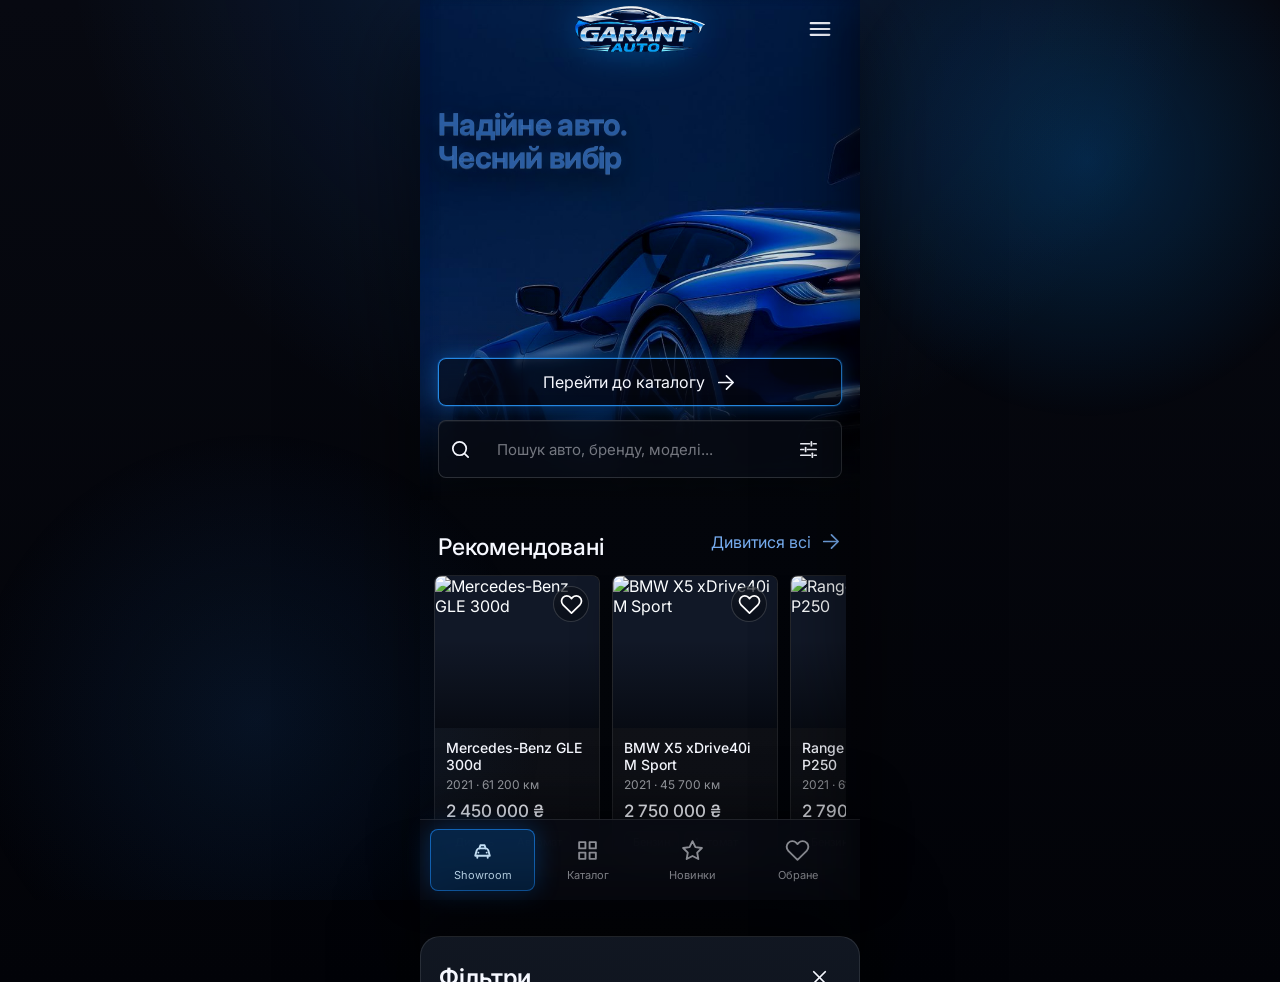
==== index.html @ 07d1deeb "Move app files to root" ====
<!doctype html>
<html lang="uk">
  <head>
    <meta charset="UTF-8" />
    <meta name="viewport" content="width=device-width, initial-scale=1, viewport-fit=cover" />
    <meta name="theme-color" content="#05070c" />
    <title>Garant Auto Mini App</title>
    <link rel="preconnect" href="https://fonts.googleapis.com" />
    <link rel="preconnect" href="https://fonts.gstatic.com" crossorigin />
    <link
      href="https://fonts.googleapis.com/css2?family=Inter:wght@400;500;600;700;800&display=swap"
      rel="stylesheet"
    />
    <link rel="stylesheet" href="./styles.css" />
    <script src="https://telegram.org/js/telegram-web-app.js"></script>
  </head>
  <body>
    <div id="app" class="app-shell"></div>
    <script src="./app.js"></script>
  </body>
</html>
---- styles.css ----
:root {
  color-scheme: dark;
  --bg: #05070c;
  --panel: rgba(12, 16, 24, 0.88);
  --panel-solid: #0b0f17;
  --card: rgba(18, 22, 31, 0.82);
  --card-soft: rgba(255, 255, 255, 0.05);
  --line: rgba(255, 255, 255, 0.12);
  --line-strong: rgba(255, 255, 255, 0.2);
  --text: #f6f8ff;
  --muted: rgba(246, 248, 255, 0.62);
  --faint: rgba(246, 248, 255, 0.38);
  --blue: #0987ff;
  --blue-2: #4db5ff;
  --green: #2ee59d;
  --danger: #ff5b69;
  --radius: 8px;
  --shadow: 0 22px 70px rgba(0, 0, 0, 0.55);
  --safe-bottom: env(safe-area-inset-bottom, 0px);
}

* {
  box-sizing: border-box;
}

html {
  min-height: 100%;
  background: #020308;
}

body {
  min-height: 100dvh;
  margin: 0;
  background:
    radial-gradient(circle at 50% -10%, rgba(31, 129, 255, 0.22), transparent 36rem),
    linear-gradient(180deg, #070911 0%, #020308 100%);
  color: var(--text);
  font-family: Inter, system-ui, -apple-system, BlinkMacSystemFont, "Segoe UI", sans-serif;
  -webkit-font-smoothing: antialiased;
}

button,
input,
select,
textarea {
  font: inherit;
}

button {
  border: 0;
}

img {
  display: block;
  max-width: 100%;
}

.app-shell,
.admin-shell {
  width: min(100%, 440px);
  min-height: 100dvh;
  margin: 0 auto;
  background:
    linear-gradient(180deg, rgba(3, 5, 11, 0.48) 0%, rgba(3, 5, 11, 0.98) 42%),
    #05070c;
  position: relative;
  overflow: hidden;
  box-shadow: 0 30px 100px rgba(0, 0, 0, 0.6);
}

.app-shell::before,
.admin-shell::before {
  content: "";
  position: fixed;
  inset: 0;
  pointer-events: none;
  background:
    radial-gradient(circle at 85% 18%, rgba(0, 140, 255, 0.22), transparent 16rem),
    radial-gradient(circle at 20% 80%, rgba(24, 82, 154, 0.18), transparent 18rem);
}

.screen {
  min-height: 100dvh;
  padding: 20px 18px calc(96px + var(--safe-bottom));
  position: relative;
  z-index: 1;
  animation: screenIn 360ms ease both;
}

@keyframes screenIn {
  from {
    opacity: 0;
    transform: translateY(12px);
  }
  to {
    opacity: 1;
    transform: translateY(0);
  }
}

.topbar {
  height: 58px;
  display: grid;
  grid-template-columns: 48px 1fr 48px;
  align-items: center;
  gap: 8px;
  position: relative;
  z-index: 5;
}

.logo-mark {
  justify-self: center;
  width: 168px;
  height: 54px;
  display: grid;
  place-items: center;
  position: relative;
  overflow: visible;
}

.logo-image {
  width: 168px;
  height: 54px;
  object-fit: contain;
  filter: drop-shadow(0 0 18px rgba(0, 140, 255, 0.42));
}

.icon-button {
  width: 44px;
  height: 44px;
  border-radius: 50%;
  color: var(--text);
  background: rgba(255, 255, 255, 0.04);
  border: 1px solid rgba(255, 255, 255, 0.1);
  display: inline-grid;
  place-items: center;
  cursor: pointer;
  transition: transform 180ms ease, border-color 180ms ease, background 180ms ease, box-shadow 180ms ease;
}

.icon-button:hover,
.icon-button:focus-visible {
  border-color: rgba(55, 164, 255, 0.55);
  box-shadow: 0 0 0 4px rgba(10, 137, 255, 0.12);
}

.icon-button:active {
  transform: scale(0.94);
}

.icon-button.is-flat {
  background: transparent;
  border-color: transparent;
}

.icon {
  width: 23px;
  height: 23px;
  fill: none;
  stroke: currentColor;
  stroke-width: 1.8;
  stroke-linecap: round;
  stroke-linejoin: round;
}

.hamburger {
  justify-self: end;
  background: transparent;
  border-color: transparent;
}

.hamburger .icon {
  width: 28px;
  height: 28px;
}

/* Showroom hero */
.showroom-screen {
  padding-top: 0;
}

.hero {
  min-height: 500px;
  margin: -58px -18px 18px;
  padding: 100px 18px 22px;
  display: flex;
  flex-direction: column;
  justify-content: flex-end;
  position: relative;
  overflow: hidden;
  isolation: isolate;
  background: #05070c;
}

.hero::before {
  content: "";
  position: absolute;
  inset: 0;
  background: url("./assets/hero.jpg") center top / cover no-repeat;
  filter: brightness(0.88) saturate(1.12) contrast(1.04);
  z-index: -2;
}

.hero::after {
  content: "";
  position: absolute;
  inset: 0;
  z-index: -1;
  pointer-events: none;
  background:
    linear-gradient(180deg, rgba(5, 7, 12, 0) 0%, rgba(5, 7, 12, 0.02) 56%, rgba(5, 7, 12, 0.28) 78%, rgba(5, 7, 12, 0.72) 92%, #05070c 100%),
    linear-gradient(90deg, rgba(5, 7, 12, 0.045) 0%, rgba(5, 7, 12, 0) 7%, rgba(5, 7, 12, 0) 93%, rgba(5, 7, 12, 0.045) 100%);
}

.hero-tagline {
  position: absolute;
  z-index: 2;
  top: 108px;
  left: 18px;
  max-width: 258px;
  margin: 0;
  color: #2b5da2;
  font-size: clamp(25px, 6.4vw, 30px);
  line-height: 1.1;
  letter-spacing: -0.024em;
  font-weight: 700;
  -webkit-text-stroke: 0.25px rgba(179, 219, 255, 0.28);
  text-shadow:
    0 1px 0 rgba(176, 220, 255, 0.18),
    0 10px 30px rgba(0, 0, 0, 0.78),
    0 0 16px rgba(43, 93, 162, 0.42);
}

.hero-edge {
  position: absolute;
  z-index: 1;
  pointer-events: none;
}

.hero-edge-top {
  top: 0;
  left: 0;
  right: 0;
  height: 6px;
  -webkit-backdrop-filter: blur(2px);
  backdrop-filter: blur(2px);
  background: linear-gradient(180deg, rgba(5, 7, 12, 0.05), rgba(5, 7, 12, 0));
}

.hero-edge-right {
  top: 0;
  right: -1px;
  bottom: 0;
  width: 34px;
  -webkit-backdrop-filter: blur(2.5px);
  backdrop-filter: blur(2.5px);
  background: linear-gradient(270deg, rgba(5, 7, 12, 0.045) 0%, rgba(5, 7, 12, 0.025) 42%, rgba(5, 7, 12, 0) 100%);
  -webkit-mask-image: linear-gradient(270deg, #000 0%, rgba(0, 0, 0, 0.62) 36%, transparent 100%);
  mask-image: linear-gradient(270deg, #000 0%, rgba(0, 0, 0, 0.62) 36%, transparent 100%);
}

.hero-edge-bottom {
  left: 0;
  right: 0;
  bottom: 0;
  height: 158px;
  -webkit-backdrop-filter: blur(5px);
  backdrop-filter: blur(5px);
  background: linear-gradient(180deg, rgba(5, 7, 12, 0) 0%, rgba(5, 7, 12, 0.22) 38%, rgba(5, 7, 12, 0.72) 74%, #05070c 100%);
  -webkit-mask-image: linear-gradient(180deg, transparent 0%, rgba(0, 0, 0, 0.28) 26%, #000 100%);
  mask-image: linear-gradient(180deg, transparent 0%, rgba(0, 0, 0, 0.28) 26%, #000 100%);
}

.hero-edge-left {
  top: 0;
  left: -1px;
  bottom: 0;
  width: 22px;
  -webkit-backdrop-filter: blur(2px);
  backdrop-filter: blur(2px);
  background: linear-gradient(90deg, rgba(5, 7, 12, 0.035) 0%, rgba(5, 7, 12, 0.016) 44%, rgba(5, 7, 12, 0) 100%);
  -webkit-mask-image: linear-gradient(90deg, #000 0%, rgba(0, 0, 0, 0.55) 36%, transparent 100%);
  mask-image: linear-gradient(90deg, #000 0%, rgba(0, 0, 0, 0.55) 36%, transparent 100%);
}

.hero-content {
  position: relative;
  z-index: 1;
  display: grid;
  gap: 14px;
}

.hero-title {
  max-width: 330px;
  margin: 0 0 12px;
  font-size: clamp(42px, 11vw, 56px);
  line-height: 0.96;
  letter-spacing: 0;
  font-weight: 500;
}

.hero-copy {
  max-width: 240px;
  margin: 0 0 22px;
  color: rgba(246, 248, 255, 0.74);
  font-size: 17px;
  line-height: 1.45;
}

.primary-ghost {
  min-height: 48px;
  padding: 0 18px;
  border-radius: var(--radius);
  display: inline-flex;
  align-items: center;
  justify-content: center;
  gap: 9px;
  color: var(--text);
  background: rgba(7, 12, 22, 0.55);
  border: 1px solid rgba(43, 154, 255, 0.88);
  box-shadow: 0 0 0 1px rgba(43, 154, 255, 0.16), 0 0 22px rgba(23, 142, 255, 0.38);
  cursor: pointer;
  transition: transform 190ms ease, background 190ms ease, box-shadow 190ms ease;
}

.primary-ghost:active {
  transform: translateY(1px) scale(0.98);
}

.search-bar {
  height: 58px;
  display: grid;
  grid-template-columns: 42px 1fr 42px;
  align-items: center;
  gap: 4px;
  padding: 0 10px;
  border-radius: var(--radius);
  border: 1px solid rgba(255, 255, 255, 0.15);
  background: rgba(9, 13, 22, 0.76);
  box-shadow: inset 0 1px 0 rgba(255, 255, 255, 0.05), 0 14px 38px rgba(0, 0, 0, 0.22);
  backdrop-filter: blur(18px);
}

.hero .search-bar {
  margin-top: 0;
}

.search-bar input {
  width: 100%;
  min-width: 0;
  border: 0;
  outline: 0;
  background: transparent;
  color: var(--text);
  font-size: 15px;
}

.search-bar input::placeholder {
  color: rgba(246, 248, 255, 0.46);
}

.search-bar .icon-button {
  width: 38px;
  height: 38px;
  background: transparent;
  border-color: transparent;
}

.section-head {
  display: flex;
  align-items: end;
  justify-content: space-between;
  gap: 14px;
  margin: 22px 0 14px;
}

.section-title,
.page-title {
  margin: 0;
  font-weight: 500;
  letter-spacing: 0;
}

.section-title {
  font-size: 23px;
}

.page-title {
  margin-top: 18px;
  margin-bottom: 16px;
  font-size: 42px;
  line-height: 1.05;
}

.text-link {
  color: rgba(126, 184, 255, 0.94);
  background: transparent;
  display: inline-flex;
  align-items: center;
  gap: 8px;
  padding: 8px 0;
  cursor: pointer;
  white-space: nowrap;
}

.rail {
  display: grid;
  grid-auto-flow: column;
  grid-auto-columns: minmax(166px, 1fr);
  gap: 12px;
  overflow-x: auto;
  padding: 0 0 18px;
  margin: 0 -4px;
  scroll-snap-type: x mandatory;
  scrollbar-width: none;
}

.rail::-webkit-scrollbar {
  display: none;
}

.rail .car-card {
  scroll-snap-align: start;
}

.toolbar {
  display: grid;
  grid-template-columns: auto minmax(0, 1fr) 94px;
  gap: 10px;
  align-items: center;
  margin: 14px 0 18px;
  position: relative;
  z-index: 6;
}

.pill-button {
  height: 48px;
  padding: 0 14px;
  border-radius: var(--radius);
  border: 1px solid rgba(255, 255, 255, 0.12);
  background: rgba(255, 255, 255, 0.035);
  color: var(--text);
  display: inline-flex;
  align-items: center;
  justify-content: center;
  gap: 8px;
  cursor: pointer;
  transition: transform 180ms ease, border-color 180ms ease, background 180ms ease, box-shadow 180ms ease;
  white-space: nowrap;
}

.filter-action {
  padding-inline: 12px;
}

.sort-control {
  min-width: 0;
  position: relative;
}

.sort-button {
  width: 100%;
  min-width: 0;
  padding-inline: 10px;
}

.sort-label {
  min-width: 0;
  overflow: hidden;
  text-overflow: ellipsis;
}

.sort-popover {
  position: absolute;
  top: calc(100% + 8px);
  left: 50%;
  width: min(178px, 84vw);
  display: grid;
  gap: 6px;
  padding: 8px;
  border-radius: var(--radius);
  background: rgba(11, 16, 25, 0.98);
  border: 1px solid rgba(255, 255, 255, 0.12);
  box-shadow: var(--shadow);
  transform: translate(-50%, -6px);
  opacity: 0;
  pointer-events: none;
  transition: opacity 180ms ease, transform 180ms ease;
}

.sort-control.is-open .sort-popover {
  transform: translate(-50%, 0);
  opacity: 1;
  pointer-events: auto;
}

.sort-popover button {
  min-height: 40px;
  border-radius: 6px;
  padding: 0 10px;
  color: var(--text);
  background: transparent;
  text-align: left;
  cursor: pointer;
}

.sort-popover button.is-active,
.sort-popover button:hover {
  background: rgba(12, 127, 255, 0.18);
  color: #d7efff;
}

.pill-button.is-active,
.pill-button:hover,
.pill-button:focus-visible {
  border-color: rgba(43, 154, 255, 0.78);
  background: rgba(8, 112, 223, 0.16);
  box-shadow: 0 0 18px rgba(17, 137, 255, 0.24);
}

.pill-button:active {
  transform: scale(0.97);
}

.view-toggle {
  display: grid;
  grid-template-columns: 1fr 1fr;
  width: 94px;
  height: 48px;
  border-radius: var(--radius);
  border: 1px solid rgba(255, 255, 255, 0.12);
  overflow: hidden;
}

.view-toggle button {
  color: var(--muted);
  background: rgba(255, 255, 255, 0.03);
  display: grid;
  place-items: center;
  cursor: pointer;
}

.view-toggle button.is-active {
  color: var(--blue-2);
  background: rgba(12, 136, 255, 0.16);
}

.grid {
  display: grid;
  grid-template-columns: repeat(2, minmax(0, 1fr));
  gap: 14px;
}

.grid.is-list {
  grid-template-columns: 1fr;
}

.car-card {
  min-width: 0;
  border-radius: var(--radius);
  overflow: hidden;
  background: linear-gradient(180deg, rgba(255, 255, 255, 0.07), rgba(255, 255, 255, 0.035));
  border: 1px solid rgba(255, 255, 255, 0.08);
  box-shadow: 0 12px 40px rgba(0, 0, 0, 0.25);
  position: relative;
  cursor: pointer;
  transition: transform 180ms ease, border-color 180ms ease, box-shadow 180ms ease;
}

.car-card:hover,
.car-card:focus-visible {
  transform: translateY(-3px);
  border-color: rgba(46, 151, 255, 0.36);
  box-shadow: 0 18px 52px rgba(0, 0, 0, 0.32);
}

.car-card:active {
  transform: translateY(-1px) scale(0.99);
}

.car-media {
  height: 138px;
  position: relative;
  overflow: hidden;
  background: #111827;
}

.rail .car-media {
  height: 152px;
}

.grid.is-list .car-card {
  display: grid;
  grid-template-columns: 148px 1fr;
  min-height: 146px;
}

.grid.is-list .car-media {
  height: 100%;
}

.car-media img {
  width: 100%;
  height: 100%;
  object-fit: cover;
  filter: saturate(0.88) contrast(1.05);
  transition: transform 500ms ease;
}

.car-card:hover .car-media img {
  transform: scale(1.045);
}

.car-media::after {
  content: "";
  position: absolute;
  inset: 0;
  background: linear-gradient(180deg, transparent 42%, rgba(3, 5, 10, 0.68) 100%);
}

.favorite-button {
  position: absolute;
  top: 10px;
  right: 10px;
  z-index: 2;
  width: 36px;
  height: 36px;
  border-radius: 50%;
  display: grid;
  place-items: center;
  color: #fff;
  background: rgba(2, 4, 8, 0.35);
  border: 1px solid rgba(255, 255, 255, 0.16);
  backdrop-filter: blur(12px);
  cursor: pointer;
  transition: transform 160ms ease, color 160ms ease, background 160ms ease;
}

.favorite-button.is-saved {
  color: #ff7582;
  background: rgba(255, 91, 105, 0.14);
}

.favorite-button.is-saved .icon {
  fill: currentColor;
}

.favorite-button:active {
  transform: scale(0.9);
}

.car-body {
  padding: 11px 11px 12px;
}

.car-title {
  margin: 0 0 4px;
  font-size: 14px;
  line-height: 1.22;
  font-weight: 500;
}

.grid.is-list .car-title {
  font-size: 17px;
}

.car-meta {
  margin: 0 0 8px;
  color: var(--muted);
  font-size: 12px;
  line-height: 1.35;
}

.price {
  margin: 0;
  font-size: 17px;
  font-weight: 500;
  letter-spacing: 0;
}

.grid.is-list .price {
  font-size: 20px;
}

.chips {
  display: flex;
  flex-wrap: wrap;
  gap: 5px;
  margin-top: 10px;
}

.chip {
  min-height: 24px;
  padding: 4px 8px;
  border-radius: 6px;
  background: rgba(255, 255, 255, 0.045);
  border: 1px solid rgba(255, 255, 255, 0.06);
  color: rgba(246, 248, 255, 0.68);
  font-size: 11px;
  line-height: 1.2;
}

.empty-state {
  min-height: 300px;
  display: grid;
  place-items: center;
  text-align: center;
  color: var(--muted);
  border: 1px dashed rgba(255, 255, 255, 0.13);
  border-radius: var(--radius);
  background: rgba(255, 255, 255, 0.025);
  padding: 28px;
}

.empty-state h2 {
  margin: 0 0 10px;
  color: var(--text);
  font-size: 22px;
  font-weight: 600;
}

.empty-state p {
  margin: 0;
  line-height: 1.5;
}

.bottom-nav {
  position: fixed;
  left: 50%;
  bottom: 0;
  z-index: 20;
  width: min(100%, 440px);
  transform: translateX(-50%);
  display: grid;
  grid-template-columns: repeat(4, 1fr);
  gap: 0;
  padding: 9px 10px calc(9px + var(--safe-bottom));
  background: rgba(9, 12, 19, 0.9);
  border-top: 1px solid rgba(255, 255, 255, 0.1);
  backdrop-filter: blur(22px);
  box-shadow: 0 -18px 50px rgba(0, 0, 0, 0.34);
}

.nav-item {
  height: 62px;
  border-radius: var(--radius);
  color: rgba(246, 248, 255, 0.58);
  background: transparent;
  display: flex;
  flex-direction: column;
  align-items: center;
  justify-content: center;
  gap: 5px;
  cursor: pointer;
  transition: color 190ms ease, background 190ms ease, box-shadow 190ms ease, transform 190ms ease;
}

.nav-item span {
  font-size: 11px;
}

.nav-item .icon {
  width: 25px;
  height: 25px;
}

.nav-item.is-active {
  color: #cce9ff;
  background: rgba(0, 127, 255, 0.22);
  box-shadow: inset 0 0 0 1px rgba(28, 141, 255, 0.62), 0 0 24px rgba(0, 127, 255, 0.3);
}

.nav-item:active {
  transform: scale(0.96);
}

.drawer-backdrop {
  position: absolute;
  inset: 0;
  z-index: 50;
  background: rgba(0, 0, 0, 0.46);
  opacity: 0;
  pointer-events: none;
  transition: opacity 260ms ease;
}

.sheet-backdrop {
  position: fixed;
  inset: 0;
  z-index: 50;
  background: rgba(0, 0, 0, 0.46);
  opacity: 0;
  pointer-events: none;
  transition: opacity 260ms ease;
}

.drawer-backdrop.is-open,
.sheet-backdrop.is-open {
  opacity: 1;
  pointer-events: auto;
}

.drawer {
  position: absolute;
  z-index: 55;
  top: 0;
  right: 0;
  width: min(82vw, 320px);
  height: 100%;
  min-height: 100dvh;
  padding: 24px 18px;
  background:
    linear-gradient(180deg, rgba(18, 24, 36, 0.98), rgba(6, 9, 15, 0.98)),
    #0a0e17;
  border-left: 1px solid rgba(255, 255, 255, 0.12);
  box-shadow: -24px 0 70px rgba(0, 0, 0, 0.55);
  transform: translateX(105%);
  transition: transform 320ms cubic-bezier(0.22, 1, 0.36, 1);
}

.drawer.is-open {
  transform: translateX(0);
}

.drawer-head {
  display: flex;
  justify-content: space-between;
  align-items: center;
  margin-bottom: 28px;
}

.drawer-title {
  margin: 0;
  font-size: 15px;
  letter-spacing: 0.08em;
  text-transform: uppercase;
  color: var(--muted);
}

.drawer-nav {
  display: grid;
  gap: 10px;
}

.drawer-link {
  min-height: 54px;
  border-radius: var(--radius);
  color: var(--text);
  background: rgba(255, 255, 255, 0.04);
  border: 1px solid rgba(255, 255, 255, 0.09);
  display: flex;
  align-items: center;
  justify-content: space-between;
  padding: 0 14px;
  cursor: pointer;
  transition: background 180ms ease, border-color 180ms ease, transform 180ms ease;
}

.drawer-link.is-active,
.drawer-link:hover {
  background: rgba(12, 127, 255, 0.16);
  border-color: rgba(48, 157, 255, 0.58);
}

.drawer-link:active {
  transform: scale(0.98);
}

.sheet {
  position: fixed;
  z-index: 60;
  left: 50%;
  bottom: 0;
  width: min(100%, 440px);
  max-height: min(82dvh, 720px);
  overflow: auto;
  transform: translate(-50%, 105%);
  border-radius: 20px 20px 0 0;
  background:
    linear-gradient(180deg, rgba(17, 23, 34, 0.98), rgba(7, 10, 16, 0.98)),
    #080c13;
  border: 1px solid rgba(255, 255, 255, 0.1);
  box-shadow: 0 -30px 80px rgba(0, 0, 0, 0.64);
  padding: 18px 18px calc(22px + var(--safe-bottom));
  transition: transform 320ms cubic-bezier(0.22, 1, 0.36, 1);
}

.sheet.is-open {
  transform: translate(-50%, 0);
}

.sheet-head {
  display: flex;
  align-items: center;
  justify-content: space-between;
  margin-bottom: 16px;
}

.sheet-head h2 {
  margin: 0;
  font-size: 24px;
  font-weight: 600;
}

.filter-form {
  display: grid;
  gap: 13px;
}

.field {
  display: grid;
  gap: 8px;
}

.field label {
  color: rgba(246, 248, 255, 0.7);
  font-size: 13px;
}

.field input,
.field select,
.field textarea {
  width: 100%;
  min-height: 46px;
  border-radius: var(--radius);
  border: 1px solid rgba(255, 255, 255, 0.12);
  outline: 0;
  background: rgba(255, 255, 255, 0.055);
  color: var(--text);
  padding: 0 12px;
}

.make-field > span {
  color: rgba(246, 248, 255, 0.7);
  font-size: 13px;
}

.make-search {
  margin-bottom: 2px;
}

.make-options {
  max-height: 188px;
  overflow: auto;
  display: grid;
  grid-template-columns: repeat(2, minmax(0, 1fr));
  gap: 7px;
  padding-right: 3px;
  scrollbar-width: thin;
}

.make-options button {
  min-height: 38px;
  border-radius: 6px;
  padding: 0 10px;
  color: rgba(246, 248, 255, 0.76);
  background: rgba(255, 255, 255, 0.045);
  border: 1px solid rgba(255, 255, 255, 0.08);
  text-align: left;
  cursor: pointer;
}

.make-options button.is-active,
.make-options button:hover {
  color: var(--text);
  border-color: rgba(43, 154, 255, 0.7);
  background: rgba(8, 112, 223, 0.16);
}

.field textarea {
  min-height: 118px;
  padding-top: 12px;
  resize: vertical;
  line-height: 1.45;
}

.field select option {
  color: #10131b;
}

.field-row {
  display: grid;
  grid-template-columns: 1fr 1fr;
  gap: 10px;
}

.sheet-actions,
.admin-actions {
  display: grid;
  grid-template-columns: 1fr 1fr;
  gap: 10px;
  margin-top: 8px;
}

.solid-button,
.soft-button,
.danger-button {
  min-height: 50px;
  border-radius: var(--radius);
  color: var(--text);
  cursor: pointer;
  transition: transform 180ms ease, opacity 180ms ease, box-shadow 180ms ease;
}

.solid-button {
  background: linear-gradient(180deg, #1394ff, #006ed7);
  box-shadow: 0 12px 30px rgba(0, 120, 255, 0.32);
}

.soft-button {
  background: rgba(255, 255, 255, 0.06);
  border: 1px solid rgba(255, 255, 255, 0.12);
}

.danger-button {
  background: rgba(255, 91, 105, 0.12);
  border: 1px solid rgba(255, 91, 105, 0.32);
  color: #ff9aa3;
}

.solid-button:active,
.soft-button:active,
.danger-button:active {
  transform: scale(0.98);
}

.detail-screen {
  padding: 0 0 calc(92px + var(--safe-bottom));
}

.detail-topbar {
  position: absolute;
  inset: 20px 18px auto;
  z-index: 5;
  grid-template-columns: 48px 1fr 96px;
}

.icon-button.is-saved {
  color: #ff7582;
  background: rgba(255, 91, 105, 0.14);
}

.icon-button.is-saved .icon {
  fill: currentColor;
}

.detail-hero {
  min-height: 535px;
  padding: 90px 18px 20px;
  position: relative;
  overflow: hidden;
}

.detail-hero::after {
  content: "";
  position: absolute;
  width: 640px;
  height: 230px;
  right: -245px;
  bottom: 88px;
  border-radius: 50%;
  border: 17px solid rgba(13, 139, 255, 0.72);
  border-left-color: transparent;
  border-bottom-color: rgba(74, 196, 255, 0.58);
  filter: blur(1px) drop-shadow(0 0 22px rgba(0, 127, 255, 0.7));
  transform: rotate(-12deg);
}

.detail-main-photo {
  position: absolute;
  inset: 0;
  width: 100%;
  height: 100%;
  object-fit: cover;
  filter: brightness(0.58) saturate(0.92) contrast(1.08);
}

.detail-hero::before {
  content: "";
  position: absolute;
  inset: 0;
  z-index: 1;
  background: linear-gradient(180deg, rgba(3, 5, 10, 0.2), rgba(3, 5, 10, 0.14) 44%, #05070c 96%);
}

.thumbs {
  position: relative;
  z-index: 2;
  display: grid;
  grid-template-columns: repeat(5, 1fr);
  gap: 9px;
  margin-top: 330px;
}

.thumb {
  height: 72px;
  border-radius: var(--radius);
  overflow: hidden;
  border: 1px solid rgba(255, 255, 255, 0.14);
  background: rgba(255, 255, 255, 0.04);
  cursor: pointer;
}

.thumb.is-active {
  border-color: rgba(30, 151, 255, 0.95);
  box-shadow: 0 0 18px rgba(0, 127, 255, 0.36);
}

.thumb img {
  width: 100%;
  height: 100%;
  object-fit: cover;
}

.counter-badge {
  position: absolute;
  left: 18px;
  bottom: 112px;
  z-index: 3;
  padding: 8px 12px;
  border-radius: var(--radius);
  background: rgba(4, 7, 13, 0.58);
  border: 1px solid rgba(255, 255, 255, 0.12);
  backdrop-filter: blur(14px);
  font-size: 13px;
}

.detail-content {
  padding: 0 18px 20px;
  position: relative;
  z-index: 2;
}

.status-row {
  display: flex;
  flex-wrap: wrap;
  gap: 8px;
  margin-bottom: 18px;
}

.status-pill {
  min-height: 32px;
  display: inline-flex;
  align-items: center;
  gap: 8px;
  padding: 6px 12px;
  border-radius: 999px;
  background: rgba(255, 255, 255, 0.055);
  border: 1px solid rgba(255, 255, 255, 0.09);
  color: rgba(246, 248, 255, 0.78);
  font-size: 13px;
}

.status-dot {
  width: 9px;
  height: 9px;
  border-radius: 50%;
  background: var(--blue);
  box-shadow: 0 0 12px rgba(0, 127, 255, 0.8);
}

.detail-title {
  margin: 0 0 10px;
  font-size: 32px;
  line-height: 1.08;
  font-weight: 500;
}

.detail-meta {
  display: flex;
  flex-wrap: wrap;
  gap: 9px;
  margin: 0 0 18px;
  color: var(--muted);
}

.detail-price {
  margin: 0 0 20px;
  font-size: 33px;
  line-height: 1;
  font-weight: 500;
}

.spec-grid {
  display: grid;
  grid-template-columns: repeat(4, minmax(0, 1fr));
  border: 1px solid rgba(255, 255, 255, 0.11);
  border-radius: var(--radius);
  overflow: hidden;
  background: rgba(255, 255, 255, 0.035);
  margin-bottom: 22px;
}

.spec {
  min-height: 120px;
  padding: 12px 8px;
  text-align: center;
  border-right: 1px solid rgba(255, 255, 255, 0.09);
  display: flex;
  flex-direction: column;
  align-items: center;
  justify-content: center;
  gap: 5px;
}

.spec:last-child {
  border-right: 0;
}

.spec .icon {
  color: #64b9ff;
  width: 24px;
  height: 24px;
  margin-bottom: 3px;
}

.spec-label {
  color: var(--muted);
  font-size: 12px;
}

.spec-value {
  font-size: 16px;
  line-height: 1.22;
}

.spec-note {
  color: var(--muted);
  font-size: 12px;
}

.description h2 {
  margin: 0 0 12px;
  font-size: 21px;
  font-weight: 500;
}

.description p {
  max-height: 94px;
  overflow: hidden;
  margin: 0;
  color: rgba(246, 248, 255, 0.74);
  line-height: 1.55;
}

.description.is-expanded p {
  max-height: none;
}

.show-more {
  margin-top: 8px;
  color: #66b7ff;
  background: transparent;
  padding: 6px 0;
  cursor: pointer;
}

.contact-bar {
  position: sticky;
  bottom: calc(83px + var(--safe-bottom));
  z-index: 9;
  display: grid;
  grid-template-columns: 1fr 1fr;
  gap: 10px;
  margin-top: 20px;
}

.contact-bar .soft-button,
.contact-bar .solid-button {
  display: inline-flex;
  align-items: center;
  justify-content: center;
  gap: 8px;
}

.admin-shell {
  width: min(100%, 1080px);
  min-height: 100dvh;
  overflow: visible;
  padding: 24px;
}

.admin-layout {
  position: relative;
  z-index: 1;
  display: grid;
  grid-template-columns: minmax(300px, 390px) 1fr;
  gap: 18px;
  align-items: start;
}

.admin-header {
  position: relative;
  z-index: 1;
  display: flex;
  justify-content: space-between;
  align-items: center;
  gap: 14px;
  margin-bottom: 18px;
}

.admin-header h1 {
  margin: 0;
  font-size: 34px;
  font-weight: 700;
}

.admin-header p {
  margin: 6px 0 0;
  color: var(--muted);
}

.admin-card {
  border-radius: var(--radius);
  border: 1px solid rgba(255, 255, 255, 0.1);
  background: rgba(255, 255, 255, 0.045);
  box-shadow: var(--shadow);
  padding: 16px;
}

.admin-card h2 {
  margin: 0 0 14px;
  font-size: 20px;
  font-weight: 600;
}

.admin-form {
  display: grid;
  gap: 12px;
}

.admin-list {
  display: grid;
  gap: 12px;
}

.admin-row {
  display: grid;
  grid-template-columns: 120px 1fr auto;
  gap: 12px;
  align-items: center;
  border-radius: var(--radius);
  border: 1px solid rgba(255, 255, 255, 0.09);
  background: rgba(255, 255, 255, 0.035);
  padding: 10px;
}

.admin-row img {
  width: 120px;
  height: 78px;
  object-fit: cover;
  border-radius: 6px;
  background: rgba(255, 255, 255, 0.06);
}

.admin-row h3 {
  margin: 0 0 4px;
  font-size: 16px;
}

.admin-row p {
  margin: 0;
  color: var(--muted);
  font-size: 13px;
}

.row-actions {
  display: grid;
  gap: 8px;
  min-width: 86px;
}

.toast {
  position: fixed;
  left: 50%;
  bottom: calc(106px + var(--safe-bottom));
  z-index: 100;
  transform: translate(-50%, 20px);
  opacity: 0;
  pointer-events: none;
  max-width: min(92vw, 390px);
  padding: 13px 16px;
  border-radius: var(--radius);
  background: rgba(17, 23, 34, 0.94);
  border: 1px solid rgba(255, 255, 255, 0.12);
  box-shadow: var(--shadow);
  color: var(--text);
  transition: opacity 240ms ease, transform 240ms ease;
}

.toast.is-visible {
  transform: translate(-50%, 0);
  opacity: 1;
}

@media (max-width: 390px) {
  .screen {
    padding-left: 14px;
    padding-right: 14px;
  }

  .hero {
    margin-left: -14px;
    margin-right: -14px;
    padding-left: 14px;
    padding-right: 14px;
  }

  .hero-title {
    font-size: 40px;
  }

  .page-title {
    font-size: 38px;
  }

  .grid {
    gap: 10px;
  }

  .car-media {
    height: 124px;
  }

  .car-body {
    padding: 10px 9px;
  }

  .price {
    font-size: 15px;
  }

  .toolbar {
    gap: 8px;
    grid-template-columns: auto minmax(0, 1fr) 82px;
  }

  .pill-button {
    padding: 0 10px;
  }

  .view-toggle {
    width: 82px;
  }

  .spec-grid {
    grid-template-columns: repeat(2, minmax(0, 1fr));
  }

  .spec:nth-child(2) {
    border-right: 0;
  }

  .spec:nth-child(1),
  .spec:nth-child(2) {
    border-bottom: 1px solid rgba(255, 255, 255, 0.09);
  }
}

@media (max-width: 760px) {
  .admin-shell {
    width: 100%;
    padding: 18px;
  }

  .admin-layout {
    grid-template-columns: 1fr;
  }

  .admin-header {
    align-items: flex-start;
    flex-direction: column;
  }

  .admin-row {
    grid-template-columns: 96px 1fr;
  }

  .admin-row img {
    width: 96px;
  }

  .row-actions {
    grid-column: 1 / -1;
    grid-template-columns: 1fr 1fr;
  }
}

/* Updated admin catalog/editor */
.admin-header-actions {
  display: flex;
  align-items: center;
  justify-content: flex-end;
  gap: 10px;
  flex-wrap: wrap;
}

.admin-view {
  display: none;
  position: relative;
  z-index: 1;
}

.admin-view.is-active {
  display: block;
}

.admin-catalog-card,
.admin-editor-card {
  padding: 18px;
}

.admin-section-head,
.admin-editor-head {
  display: flex;
  align-items: flex-start;
  justify-content: space-between;
  gap: 14px;
  margin-bottom: 16px;
}

.admin-section-head h2,
.admin-editor-head h2 {
  margin: 0;
}

.admin-section-head p {
  margin: 6px 0 0;
  color: var(--muted);
  line-height: 1.45;
}

.admin-catalog-grid {
  display: grid;
  grid-template-columns: repeat(auto-fill, minmax(210px, 1fr));
  gap: 14px;
}

.admin-car-card {
  cursor: pointer;
  transition: transform 180ms ease, border-color 180ms ease, box-shadow 180ms ease;
}

.admin-car-card:hover,
.admin-car-card:focus-visible {
  transform: translateY(-2px);
  border-color: rgba(77, 181, 255, 0.55);
  box-shadow: 0 18px 44px rgba(0, 0, 0, 0.36), 0 0 0 1px rgba(77, 181, 255, 0.12);
  outline: none;
}

.admin-card-badge {
  position: absolute;
  right: 10px;
  bottom: 10px;
  padding: 7px 9px;
  border-radius: 999px;
  color: #d9efff;
  background: rgba(4, 9, 17, 0.74);
  border: 1px solid rgba(77, 181, 255, 0.42);
  backdrop-filter: blur(12px);
  font-size: 12px;
  font-weight: 700;
}

.admin-editor-card {
  max-width: 860px;
  margin: 0 auto;
}

.admin-form textarea[name="description"] {
  min-height: 120px;
}

.photo-field > p {
  margin: -3px 0 10px;
  color: var(--muted);
  line-height: 1.45;
  font-size: 14px;
}

.photo-input {
  display: none;
}

.photo-grid {
  display: grid;
  grid-template-columns: repeat(auto-fill, minmax(112px, 1fr));
  gap: 10px;
}

.photo-tile,
.photo-add {
  min-height: 112px;
  border-radius: 10px;
  overflow: hidden;
  position: relative;
  border: 1px solid rgba(77, 181, 255, 0.28);
  background: rgba(255, 255, 255, 0.04);
}

.photo-tile img {
  width: 100%;
  height: 112px;
  object-fit: cover;
}

.photo-add {
  display: grid;
  place-items: center;
  align-content: center;
  gap: 5px;
  color: rgba(217, 239, 255, 0.92);
  cursor: pointer;
  border-style: dashed;
  transition: border-color 180ms ease, background 180ms ease, transform 180ms ease;
}

.photo-add:hover,
.photo-add:focus-visible {
  border-color: rgba(77, 181, 255, 0.72);
  background: rgba(77, 181, 255, 0.09);
  transform: translateY(-1px);
  outline: none;
}

.photo-add span {
  font-size: 34px;
  line-height: 0.8;
  font-weight: 300;
}

.photo-add small {
  font-size: 12px;
  color: var(--muted);
}

.cover-label,
.cover-button,
.remove-photo {
  position: absolute;
  border-radius: 999px;
  backdrop-filter: blur(12px);
}

.cover-label,
.cover-button {
  left: 7px;
  bottom: 7px;
  padding: 6px 8px;
  font-size: 11px;
  font-weight: 700;
  color: #eaf6ff;
  background: rgba(5, 11, 20, 0.72);
  border: 1px solid rgba(77, 181, 255, 0.38);
}

.cover-button {
  cursor: pointer;
}

.remove-photo {
  right: 7px;
  top: 7px;
  width: 28px;
  height: 28px;
  color: #fff;
  background: rgba(5, 7, 12, 0.72);
  border: 1px solid rgba(255, 255, 255, 0.18);
  cursor: pointer;
  font-size: 19px;
  line-height: 1;
}

@media (max-width: 760px) {
  .admin-header-actions,
  .admin-section-head,
  .admin-editor-head {
    width: 100%;
    flex-direction: column;
    align-items: stretch;
  }

  .admin-header-actions .primary-ghost,
  .admin-header-actions .solid-button,
  .admin-section-head .soft-button,
  .admin-editor-head .soft-button {
    width: 100%;
  }

  .admin-catalog-grid {
    grid-template-columns: repeat(2, minmax(0, 1fr));
    gap: 10px;
  }

  .admin-car-card .car-media {
    height: 126px;
  }
}
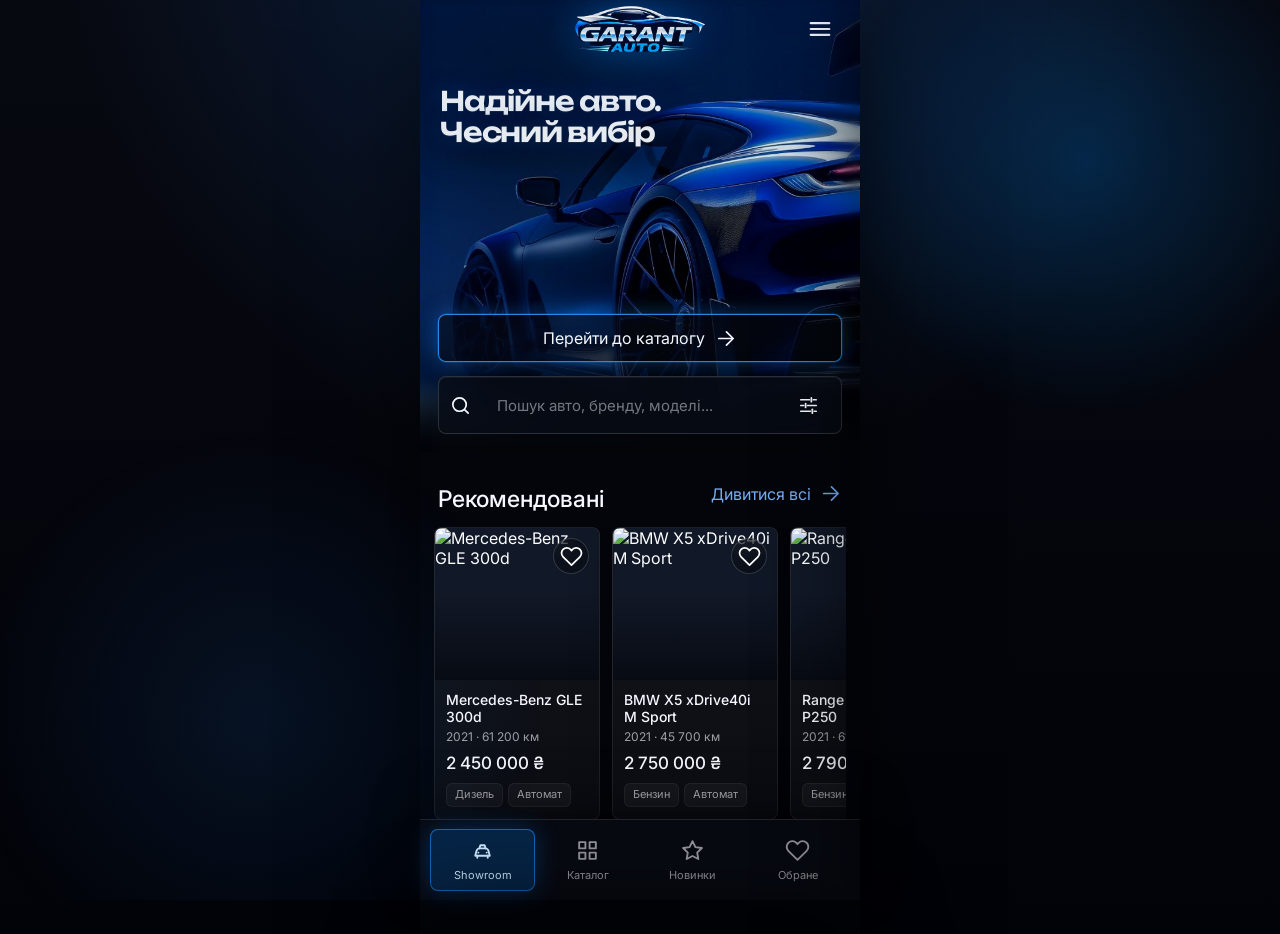
==== commit 4e7b2441: "Improve showroom hero text" ====
--- a/index.html
+++ b/index.html
@@ -8,7 +8,7 @@
     <link rel="preconnect" href="https://fonts.googleapis.com" />
     <link rel="preconnect" href="https://fonts.gstatic.com" crossorigin />
     <link
-      href="https://fonts.googleapis.com/css2?family=Inter:wght@400;500;600;700;800&display=swap"
+      href="https://fonts.googleapis.com/css2?family=Inter:wght@400;500;600;700;800&family=Unbounded:wght@500;600;700&display=swap"
       rel="stylesheet"
     />
     <link rel="stylesheet" href="./styles.css" />
--- a/styles.css
+++ b/styles.css
@@ -16,6 +16,7 @@
   --danger: #ff5b69;
   --radius: 8px;
   --shadow: 0 22px 70px rgba(0, 0, 0, 0.55);
+  --safe-top: env(safe-area-inset-top, 0px);
   --safe-bottom: env(safe-area-inset-bottom, 0px);
 }
 
@@ -180,9 +181,9 @@
 }
 
 .hero {
-  min-height: 500px;
-  margin: -58px -18px 18px;
-  padding: 100px 18px 22px;
+  min-height: 452px;
+  margin: -58px -18px 14px;
+  padding: 82px 18px 18px;
   display: flex;
   flex-direction: column;
   justify-content: flex-end;
@@ -196,8 +197,8 @@
   content: "";
   position: absolute;
   inset: 0;
-  background: url("./assets/hero.jpg") center top / cover no-repeat;
-  filter: brightness(0.88) saturate(1.12) contrast(1.04);
+  background: url("./assets/hero.jpg") center 52% / cover no-repeat;
+  filter: brightness(0.9) saturate(1.16) contrast(1.05);
   z-index: -2;
 }
 
@@ -208,27 +209,29 @@
   z-index: -1;
   pointer-events: none;
   background:
-    linear-gradient(180deg, rgba(5, 7, 12, 0) 0%, rgba(5, 7, 12, 0.02) 56%, rgba(5, 7, 12, 0.28) 78%, rgba(5, 7, 12, 0.72) 92%, #05070c 100%),
-    linear-gradient(90deg, rgba(5, 7, 12, 0.045) 0%, rgba(5, 7, 12, 0) 7%, rgba(5, 7, 12, 0) 93%, rgba(5, 7, 12, 0.045) 100%);
+    radial-gradient(circle at 26% 23%, rgba(2, 8, 19, 0.34), transparent 13rem),
+    linear-gradient(180deg, rgba(5, 7, 12, 0) 0%, rgba(5, 7, 12, 0.015) 50%, rgba(5, 7, 12, 0.25) 76%, rgba(5, 7, 12, 0.76) 93%, #05070c 100%),
+    linear-gradient(90deg, rgba(5, 7, 12, 0.035) 0%, rgba(5, 7, 12, 0) 7%, rgba(5, 7, 12, 0) 93%, rgba(5, 7, 12, 0.035) 100%);
 }
 
 .hero-tagline {
   position: absolute;
   z-index: 2;
-  top: 108px;
-  left: 18px;
-  max-width: 258px;
+  top: 86px;
+  left: 20px;
+  max-width: 252px;
   margin: 0;
-  color: #2b5da2;
-  font-size: clamp(25px, 6.4vw, 30px);
-  line-height: 1.1;
-  letter-spacing: -0.024em;
-  font-weight: 700;
-  -webkit-text-stroke: 0.25px rgba(179, 219, 255, 0.28);
+  color: rgba(248, 252, 255, 0.92);
+  font-family: "Unbounded", Inter, system-ui, -apple-system, BlinkMacSystemFont, "Segoe UI", sans-serif;
+  font-size: clamp(22px, 5.8vw, 27px);
+  line-height: 1.14;
+  letter-spacing: -0.045em;
+  font-weight: 600;
+  text-wrap: balance;
   text-shadow:
-    0 1px 0 rgba(176, 220, 255, 0.18),
-    0 10px 30px rgba(0, 0, 0, 0.78),
-    0 0 16px rgba(43, 93, 162, 0.42);
+    0 1px 0 rgba(255, 255, 255, 0.08),
+    0 12px 30px rgba(0, 0, 0, 0.9),
+    0 0 24px rgba(0, 126, 255, 0.44);
 }
 
 .hero-edge {
@@ -263,12 +266,12 @@
   left: 0;
   right: 0;
   bottom: 0;
-  height: 158px;
+  height: 138px;
   -webkit-backdrop-filter: blur(5px);
   backdrop-filter: blur(5px);
-  background: linear-gradient(180deg, rgba(5, 7, 12, 0) 0%, rgba(5, 7, 12, 0.22) 38%, rgba(5, 7, 12, 0.72) 74%, #05070c 100%);
-  -webkit-mask-image: linear-gradient(180deg, transparent 0%, rgba(0, 0, 0, 0.28) 26%, #000 100%);
-  mask-image: linear-gradient(180deg, transparent 0%, rgba(0, 0, 0, 0.28) 26%, #000 100%);
+  background: linear-gradient(180deg, rgba(5, 7, 12, 0) 0%, rgba(5, 7, 12, 0.2) 36%, rgba(5, 7, 12, 0.72) 74%, #05070c 100%);
+  -webkit-mask-image: linear-gradient(180deg, transparent 0%, rgba(0, 0, 0, 0.26) 27%, #000 100%);
+  mask-image: linear-gradient(180deg, transparent 0%, rgba(0, 0, 0, 0.26) 27%, #000 100%);
 }
 
 .hero-edge-left {
@@ -1035,6 +1038,16 @@
   grid-template-columns: 48px 1fr 96px;
 }
 
+.detail-topbar.no-logo {
+  grid-template-columns: 48px 1fr 96px;
+}
+
+.detail-actions {
+  display: flex;
+  gap: 8px;
+  justify-content: end;
+}
+
 .icon-button.is-saved {
   color: #ff7582;
   background: rgba(255, 91, 105, 0.14);
@@ -1052,27 +1065,57 @@
 }
 
 .detail-hero::after {
-  content: "";
-  position: absolute;
-  width: 640px;
-  height: 230px;
-  right: -245px;
-  bottom: 88px;
-  border-radius: 50%;
-  border: 17px solid rgba(13, 139, 255, 0.72);
-  border-left-color: transparent;
-  border-bottom-color: rgba(74, 196, 255, 0.58);
-  filter: blur(1px) drop-shadow(0 0 22px rgba(0, 127, 255, 0.7));
-  transform: rotate(-12deg);
-}
-
-.detail-main-photo {
+  content: none;
+  pointer-events: none;
+}
+
+.detail-photo-open {
   position: absolute;
   inset: 0;
+  z-index: 0;
+  width: 100%;
+  height: 100%;
+  border: 0;
+  padding: 0;
+  background: transparent;
+  cursor: zoom-in;
+}
+
+.detail-main-photo {
   width: 100%;
   height: 100%;
   object-fit: cover;
   filter: brightness(0.58) saturate(0.92) contrast(1.08);
+}
+
+.gallery-arrow {
+  position: absolute;
+  top: 47%;
+  z-index: 4;
+  width: 44px;
+  height: 44px;
+  border-radius: 999px;
+  border: 1px solid rgba(255, 255, 255, 0.14);
+  background: rgba(5, 8, 14, 0.48);
+  color: rgba(246, 248, 255, 0.9);
+  display: grid;
+  place-items: center;
+  backdrop-filter: blur(14px);
+  box-shadow: 0 14px 34px rgba(0, 0, 0, 0.34);
+  cursor: pointer;
+}
+
+.gallery-arrow-left {
+  left: 16px;
+}
+
+.gallery-arrow-right {
+  right: 16px;
+}
+
+.gallery-arrow .icon {
+  width: 22px;
+  height: 22px;
 }
 
 .detail-hero::before {
@@ -1080,6 +1123,7 @@
   position: absolute;
   inset: 0;
   z-index: 1;
+  pointer-events: none;
   background: linear-gradient(180deg, rgba(3, 5, 10, 0.2), rgba(3, 5, 10, 0.14) 44%, #05070c 96%);
 }
 
@@ -1400,10 +1444,19 @@
   }
 
   .hero {
+    min-height: 438px;
     margin-left: -14px;
     margin-right: -14px;
+    padding-top: 78px;
     padding-left: 14px;
     padding-right: 14px;
+  }
+
+  .hero-tagline {
+    top: 84px;
+    left: 18px;
+    max-width: 232px;
+    font-size: clamp(20px, 5.9vw, 24px);
   }
 
   .hero-title {
@@ -1697,3 +1750,193 @@
     height: 126px;
   }
 }
+
+.admin-warning {
+  grid-column: 1 / -1;
+  padding: 13px 14px;
+  margin-bottom: 14px;
+  border: 1px solid rgba(255, 183, 77, 0.32);
+  border-radius: 14px;
+  color: #ffd28a;
+  background: rgba(255, 183, 77, 0.08);
+  font-size: 13px;
+  line-height: 1.45;
+}
+
+.modal-backdrop {
+  position: fixed;
+  inset: 0;
+  z-index: 60;
+  background: rgba(2, 4, 8, 0.74);
+  backdrop-filter: blur(18px);
+}
+
+.photo-viewer {
+  position: fixed;
+  inset: 0;
+  z-index: 70;
+  display: flex;
+  align-items: center;
+  justify-content: center;
+  padding: calc(22px + var(--safe-top)) 14px calc(122px + var(--safe-bottom));
+  background: rgba(2, 4, 8, 0.28);
+}
+
+.viewer-photo {
+  max-width: 100%;
+  max-height: 74vh;
+  border-radius: 22px;
+  object-fit: contain;
+  box-shadow: 0 24px 80px rgba(0, 0, 0, 0.62);
+}
+
+.gallery-exit-button {
+  position: fixed;
+  top: calc(10px + var(--safe-top));
+  right: calc(12px + env(safe-area-inset-right, 0px));
+  z-index: 95;
+  width: 46px;
+  height: 46px;
+  border-radius: 999px;
+  background: rgba(5, 8, 14, 0.78);
+  border-color: rgba(255, 255, 255, 0.18);
+  box-shadow: 0 16px 42px rgba(0, 0, 0, 0.52);
+  backdrop-filter: blur(18px);
+}
+
+.gallery-exit-button .icon {
+  width: 22px;
+  height: 22px;
+}
+
+.viewer-arrow {
+  position: fixed;
+  top: 50%;
+  z-index: 72;
+  width: 48px;
+  height: 48px;
+  border-radius: 999px;
+  border: 1px solid rgba(255, 255, 255, 0.16);
+  background: rgba(5, 8, 14, 0.56);
+  color: var(--text);
+  display: grid;
+  place-items: center;
+  backdrop-filter: blur(16px);
+  cursor: pointer;
+}
+
+.viewer-arrow-left {
+  left: 14px;
+}
+
+.viewer-arrow-right {
+  right: 14px;
+}
+
+.viewer-footer {
+  position: fixed;
+  left: 14px;
+  right: 14px;
+  bottom: calc(18px + var(--safe-bottom));
+  z-index: 72;
+  padding: 12px;
+  border-radius: 22px;
+  background: rgba(5, 8, 14, 0.72);
+  border: 1px solid rgba(255, 255, 255, 0.1);
+  backdrop-filter: blur(18px);
+}
+
+.viewer-counter {
+  display: inline-flex;
+  margin-bottom: 10px;
+  padding: 6px 10px;
+  border-radius: 999px;
+  background: rgba(255, 255, 255, 0.08);
+  color: var(--text);
+  font-size: 13px;
+}
+
+.viewer-thumbs {
+  display: grid;
+  grid-template-columns: repeat(5, minmax(0, 1fr));
+  gap: 8px;
+}
+
+.viewer-thumb {
+  height: 58px;
+  border: 1px solid rgba(255, 255, 255, 0.12);
+  border-radius: 14px;
+  overflow: hidden;
+  padding: 0;
+  background: rgba(255, 255, 255, 0.05);
+  cursor: pointer;
+}
+
+.viewer-thumb.is-active {
+  border-color: rgba(30, 151, 255, 0.95);
+  box-shadow: 0 0 18px rgba(0, 127, 255, 0.34);
+}
+
+.viewer-thumb img {
+  width: 100%;
+  height: 100%;
+  object-fit: cover;
+}
+
+.call-sheet {
+  position: fixed;
+  left: 14px;
+  right: 14px;
+  bottom: calc(14px + var(--safe-bottom));
+  z-index: 72;
+  padding: 12px 14px 14px;
+  border-radius: 26px;
+  background: rgba(8, 12, 20, 0.94);
+  border: 1px solid rgba(255, 255, 255, 0.12);
+  box-shadow: 0 -18px 70px rgba(0, 0, 0, 0.52);
+  backdrop-filter: blur(22px);
+}
+
+.call-sheet-handle {
+  width: 42px;
+  height: 4px;
+  margin: 0 auto 12px;
+  border-radius: 999px;
+  background: rgba(255, 255, 255, 0.2);
+}
+
+.call-sheet h3 {
+  margin: 0 0 6px;
+  font-size: 20px;
+}
+
+.call-sheet p {
+  margin: 0 0 14px;
+  color: var(--muted);
+  font-size: 14px;
+}
+
+.call-options {
+  display: grid;
+  gap: 10px;
+  margin-bottom: 12px;
+}
+
+.call-option {
+  min-height: 52px;
+  display: flex;
+  align-items: center;
+  justify-content: center;
+  gap: 10px;
+  border-radius: 18px;
+  background: linear-gradient(180deg, rgba(23, 147, 255, 0.18), rgba(0, 91, 178, 0.16));
+  border: 1px solid rgba(60, 173, 255, 0.36);
+  color: var(--text);
+  text-decoration: none;
+  font-weight: 600;
+}
+
+.call-cancel {
+  width: 100%;
+}
+
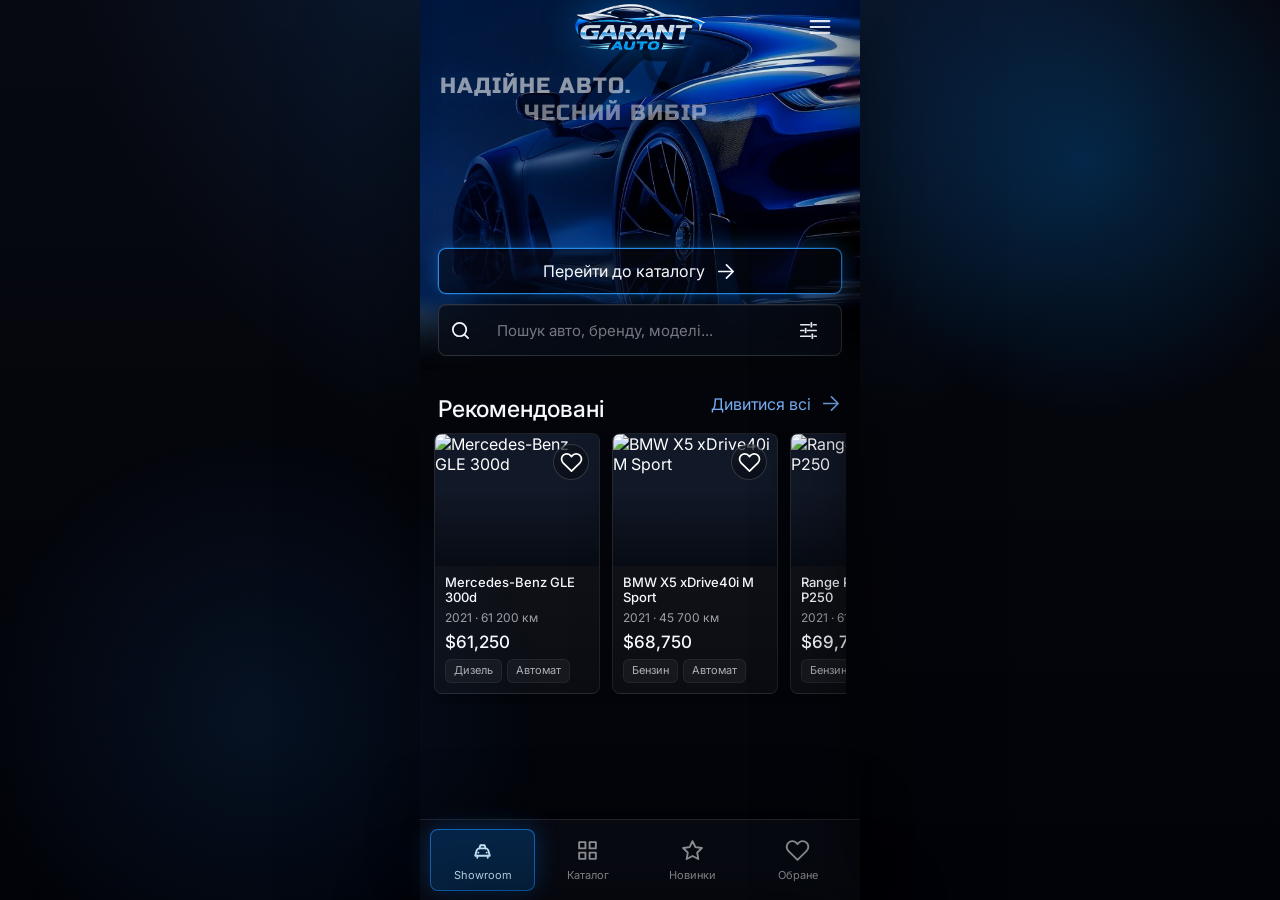
==== commit 48d9e773: "Compact showroom and switch prices to USD" ====
--- a/index.html
+++ b/index.html
@@ -8,7 +8,7 @@
     <link rel="preconnect" href="https://fonts.googleapis.com" />
     <link rel="preconnect" href="https://fonts.gstatic.com" crossorigin />
     <link
-      href="https://fonts.googleapis.com/css2?family=Inter:wght@400;500;600;700;800&family=Unbounded:wght@500;600;700&display=swap"
+      href="https://fonts.googleapis.com/css2?family=Inter:wght@400;500;600;700;800&family=Russo+One&family=Unbounded:wght@500;600;700&display=swap"
       rel="stylesheet"
     />
     <link rel="stylesheet" href="./styles.css" />
--- a/styles.css
+++ b/styles.css
@@ -100,7 +100,7 @@
 }
 
 .topbar {
-  height: 58px;
+  height: 52px;
   display: grid;
   grid-template-columns: 48px 1fr 48px;
   align-items: center;
@@ -181,9 +181,9 @@
 }
 
 .hero {
-  min-height: 452px;
-  margin: -58px -18px 14px;
-  padding: 82px 18px 18px;
+  min-height: 376px;
+  margin: -58px -18px 8px;
+  padding: 74px 18px 14px;
   display: flex;
   flex-direction: column;
   justify-content: flex-end;
@@ -197,7 +197,7 @@
   content: "";
   position: absolute;
   inset: 0;
-  background: url("./assets/hero.jpg") center 52% / cover no-repeat;
+  background: url("./assets/hero.jpg") center 66% / cover no-repeat;
   filter: brightness(0.9) saturate(1.16) contrast(1.05);
   z-index: -2;
 }
@@ -217,21 +217,32 @@
 .hero-tagline {
   position: absolute;
   z-index: 2;
-  top: 86px;
+  top: 82px;
   left: 20px;
-  max-width: 252px;
+  max-width: 340px;
   margin: 0;
-  color: rgba(248, 252, 255, 0.92);
-  font-family: "Unbounded", Inter, system-ui, -apple-system, BlinkMacSystemFont, "Segoe UI", sans-serif;
-  font-size: clamp(22px, 5.8vw, 27px);
-  line-height: 1.14;
-  letter-spacing: -0.045em;
-  font-weight: 600;
-  text-wrap: balance;
+  color: rgba(255, 255, 255, 0.68);
+  font-family: "Russo One", "Unbounded", Inter, system-ui, -apple-system, BlinkMacSystemFont, "Segoe UI", sans-serif;
+  font-size: clamp(17px, 4.7vw, 22px);
+  line-height: 0.98;
+  letter-spacing: 0.045em;
+  font-weight: 400;
+  text-transform: uppercase;
   text-shadow:
-    0 1px 0 rgba(255, 255, 255, 0.08),
-    0 12px 30px rgba(0, 0, 0, 0.9),
-    0 0 24px rgba(0, 126, 255, 0.44);
+    0 2px 12px rgba(0, 0, 0, 0.92),
+    0 0 26px rgba(20, 135, 255, 0.34);
+  opacity: 0.82;
+  mix-blend-mode: screen;
+}
+
+.hero-tagline span {
+  display: block;
+}
+
+.hero-tagline-line-2 {
+  margin-left: 84px;
+  margin-top: 5px;
+  opacity: 0.82;
 }
 
 .hero-edge {
@@ -266,7 +277,7 @@
   left: 0;
   right: 0;
   bottom: 0;
-  height: 138px;
+  height: 118px;
   -webkit-backdrop-filter: blur(5px);
   backdrop-filter: blur(5px);
   background: linear-gradient(180deg, rgba(5, 7, 12, 0) 0%, rgba(5, 7, 12, 0.2) 36%, rgba(5, 7, 12, 0.72) 74%, #05070c 100%);
@@ -290,7 +301,7 @@
   position: relative;
   z-index: 1;
   display: grid;
-  gap: 14px;
+  gap: 10px;
 }
 
 .hero-title {
@@ -311,7 +322,7 @@
 }
 
 .primary-ghost {
-  min-height: 48px;
+  min-height: 46px;
   padding: 0 18px;
   border-radius: var(--radius);
   display: inline-flex;
@@ -331,7 +342,7 @@
 }
 
 .search-bar {
-  height: 58px;
+  height: 52px;
   display: grid;
   grid-template-columns: 42px 1fr 42px;
   align-items: center;
@@ -374,7 +385,7 @@
   align-items: end;
   justify-content: space-between;
   gap: 14px;
-  margin: 22px 0 14px;
+  margin: 14px 0 10px;
 }
 
 .section-title,
@@ -412,7 +423,7 @@
   grid-auto-columns: minmax(166px, 1fr);
   gap: 12px;
   overflow-x: auto;
-  padding: 0 0 18px;
+  padding: 0 0 10px;
   margin: 0 -4px;
   scroll-snap-type: x mandatory;
   scrollbar-width: none;
@@ -589,7 +600,24 @@
 }
 
 .rail .car-media {
-  height: 152px;
+  height: 132px;
+}
+
+.rail .car-body {
+  padding: 9px 10px 10px;
+}
+
+.rail .car-title {
+  font-size: 13px;
+  line-height: 1.18;
+}
+
+.rail .car-meta {
+  margin-bottom: 6px;
+}
+
+.rail .chips {
+  margin-top: 7px;
 }
 
 .grid.is-list .car-card {
@@ -1444,19 +1472,24 @@
   }
 
   .hero {
-    min-height: 438px;
+    min-height: 360px;
     margin-left: -14px;
     margin-right: -14px;
-    padding-top: 78px;
+    padding-top: 72px;
     padding-left: 14px;
     padding-right: 14px;
   }
 
   .hero-tagline {
-    top: 84px;
+    top: 80px;
     left: 18px;
-    max-width: 232px;
-    font-size: clamp(20px, 5.9vw, 24px);
+    max-width: 300px;
+    font-size: clamp(16px, 4.9vw, 20px);
+  }
+
+  .hero-tagline-line-2 {
+    margin-left: 62px;
+    margin-top: 5px;
   }
 
   .hero-title {
@@ -1863,7 +1896,7 @@
 }
 
 .viewer-thumb {
-  height: 58px;
+  height: 52px;
   border: 1px solid rgba(255, 255, 255, 0.12);
   border-radius: 14px;
   overflow: hidden;
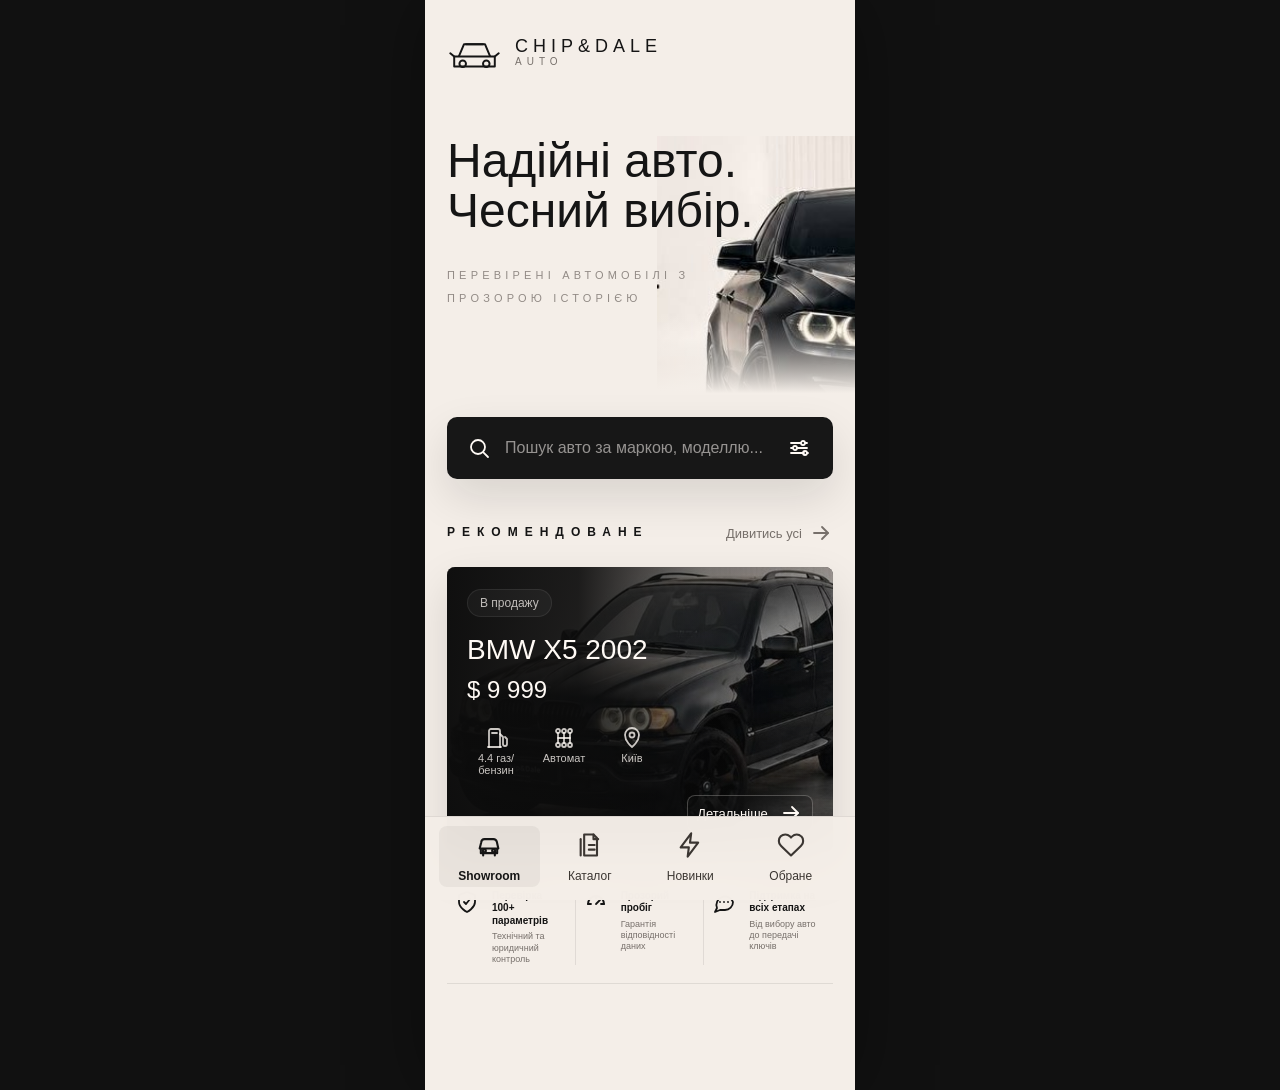
==== commit 635a81df: "Fix card and gallery image sizing" ====
--- a/index.html
+++ b/index.html
@@ -3,19 +3,20 @@
   <head>
     <meta charset="UTF-8" />
     <meta name="viewport" content="width=device-width, initial-scale=1, viewport-fit=cover" />
-    <meta name="theme-color" content="#05070c" />
-    <title>Garant Auto Mini App</title>
-    <link rel="preconnect" href="https://fonts.googleapis.com" />
-    <link rel="preconnect" href="https://fonts.gstatic.com" crossorigin />
-    <link
-      href="https://fonts.googleapis.com/css2?family=Inter:wght@400;500;600;700;800&family=Russo+One&family=Unbounded:wght@500;600;700&display=swap"
-      rel="stylesheet"
-    />
-    <link rel="stylesheet" href="./styles.css" />
-    <script src="https://telegram.org/js/telegram-web-app.js"></script>
+    <meta name="theme-color" content="#f4eee8" />
+    <title>Chip&Dale Auto Mini App</title>
+    <link rel="stylesheet" href="styles.css?v=20260704s2" />
+    <script defer src="https://telegram.org/js/telegram-web-app.js"></script>
+    <script defer src="supabase-config.js?v=20260704s2"></script>
+    <script defer src="app.js?v=20260704s2"></script>
   </head>
   <body>
-    <div id="app" class="app-shell"></div>
-    <script src="./app.js"></script>
+    <main id="app" class="app" aria-live="polite"></main>
+    <div id="toast" class="toast" role="status" aria-live="polite"></div>
   </body>
 </html>
+
+
+
+
+
--- a/styles.css
+++ b/styles.css
@@ -1,54 +1,44 @@
 :root {
-  color-scheme: dark;
-  --bg: #05070c;
-  --panel: rgba(12, 16, 24, 0.88);
-  --panel-solid: #0b0f17;
-  --card: rgba(18, 22, 31, 0.82);
-  --card-soft: rgba(255, 255, 255, 0.05);
-  --line: rgba(255, 255, 255, 0.12);
-  --line-strong: rgba(255, 255, 255, 0.2);
-  --text: #f6f8ff;
-  --muted: rgba(246, 248, 255, 0.62);
-  --faint: rgba(246, 248, 255, 0.38);
-  --blue: #0987ff;
-  --blue-2: #4db5ff;
-  --green: #2ee59d;
-  --danger: #ff5b69;
-  --radius: 8px;
-  --shadow: 0 22px 70px rgba(0, 0, 0, 0.55);
-  --safe-top: env(safe-area-inset-top, 0px);
-  --safe-bottom: env(safe-area-inset-bottom, 0px);
+  --bg: #f4eee8;
+  --bg-soft: #faf7f3;
+  --ink: #151515;
+  --muted: #77706b;
+  --line: rgba(21, 21, 21, 0.09);
+  --dark: #171717;
+  --dark-2: #202020;
+  --white: #fffaf5;
+  --green: #2f8050;
+  --olive: #747040;
+  --red: #b72d2a;
+  --shadow: 0 18px 45px rgba(20, 18, 16, 0.12);
 }
 
 * {
   box-sizing: border-box;
 }
 
-html {
+html,
+body {
   min-height: 100%;
-  background: #020308;
 }
 
 body {
-  min-height: 100dvh;
   margin: 0;
-  background:
-    radial-gradient(circle at 50% -10%, rgba(31, 129, 255, 0.22), transparent 36rem),
-    linear-gradient(180deg, #070911 0%, #020308 100%);
-  color: var(--text);
-  font-family: Inter, system-ui, -apple-system, BlinkMacSystemFont, "Segoe UI", sans-serif;
-  -webkit-font-smoothing: antialiased;
+  background: #111;
+  color: var(--ink);
+  font-family: -apple-system, BlinkMacSystemFont, "Segoe UI", Roboto, Arial, sans-serif;
+  letter-spacing: 0;
 }
 
 button,
 input,
-select,
-textarea {
+select {
   font: inherit;
 }
 
 button {
   border: 0;
+  cursor: pointer;
 }
 
 img {
@@ -56,1920 +46,1193 @@
   max-width: 100%;
 }
 
-.app-shell,
-.admin-shell {
-  width: min(100%, 440px);
+.app {
+  position: relative;
   min-height: 100dvh;
+  max-width: 430px;
   margin: 0 auto;
-  background:
-    linear-gradient(180deg, rgba(3, 5, 11, 0.48) 0%, rgba(3, 5, 11, 0.98) 42%),
-    #05070c;
-  position: relative;
-  overflow: hidden;
-  box-shadow: 0 30px 100px rgba(0, 0, 0, 0.6);
-}
-
-.app-shell::before,
-.admin-shell::before {
-  content: "";
-  position: fixed;
-  inset: 0;
-  pointer-events: none;
-  background:
-    radial-gradient(circle at 85% 18%, rgba(0, 140, 255, 0.22), transparent 16rem),
-    radial-gradient(circle at 20% 80%, rgba(24, 82, 154, 0.18), transparent 18rem);
+  overflow-x: hidden;
+  background: var(--bg);
+  box-shadow: 0 0 70px rgba(0, 0, 0, 0.35);
 }
 
 .screen {
   min-height: 100dvh;
-  padding: 20px 18px calc(96px + var(--safe-bottom));
-  position: relative;
-  z-index: 1;
-  animation: screenIn 360ms ease both;
-}
-
-@keyframes screenIn {
-  from {
-    opacity: 0;
-    transform: translateY(12px);
-  }
-  to {
-    opacity: 1;
-    transform: translateY(0);
-  }
-}
-
-.topbar {
-  height: 52px;
-  display: grid;
-  grid-template-columns: 48px 1fr 48px;
-  align-items: center;
-  gap: 8px;
-  position: relative;
-  z-index: 5;
-}
-
-.logo-mark {
-  justify-self: center;
-  width: 168px;
-  height: 54px;
-  display: grid;
-  place-items: center;
-  position: relative;
-  overflow: visible;
-}
-
-.logo-image {
-  width: 168px;
-  height: 54px;
-  object-fit: contain;
-  filter: drop-shadow(0 0 18px rgba(0, 140, 255, 0.42));
-}
-
-.icon-button {
+  padding: 0 22px calc(106px + env(safe-area-inset-bottom));
+}
+
+.icon {
+  width: 24px;
+  height: 24px;
+  stroke: currentColor;
+  stroke-width: 1.8;
+  fill: none;
+  stroke-linecap: round;
+  stroke-linejoin: round;
+}
+
+.icon.fill {
+  fill: currentColor;
+}
+
+.icon-btn {
   width: 44px;
   height: 44px;
-  border-radius: 50%;
-  color: var(--text);
-  background: rgba(255, 255, 255, 0.04);
-  border: 1px solid rgba(255, 255, 255, 0.1);
   display: inline-grid;
   place-items: center;
-  cursor: pointer;
-  transition: transform 180ms ease, border-color 180ms ease, background 180ms ease, box-shadow 180ms ease;
-}
-
-.icon-button:hover,
-.icon-button:focus-visible {
-  border-color: rgba(55, 164, 255, 0.55);
-  box-shadow: 0 0 0 4px rgba(10, 137, 255, 0.12);
-}
-
-.icon-button:active {
-  transform: scale(0.94);
-}
-
-.icon-button.is-flat {
+  border-radius: 999px;
   background: transparent;
-  border-color: transparent;
-}
-
-.icon {
-  width: 23px;
-  height: 23px;
-  fill: none;
-  stroke: currentColor;
-  stroke-width: 1.8;
-  stroke-linecap: round;
-  stroke-linejoin: round;
-}
-
-.hamburger {
-  justify-self: end;
-  background: transparent;
-  border-color: transparent;
-}
-
-.hamburger .icon {
-  width: 28px;
-  height: 28px;
-}
-
-/* Showroom hero */
-.showroom-screen {
-  padding-top: 0;
-}
-
-.hero {
-  min-height: 376px;
-  margin: -58px -18px 8px;
-  padding: 74px 18px 14px;
+  color: inherit;
+}
+
+.brand-row,
+.page-head,
+.detail-toolbar {
   display: flex;
-  flex-direction: column;
-  justify-content: flex-end;
+  align-items: center;
+  justify-content: space-between;
+}
+
+.logo {
+  display: flex;
+  align-items: center;
+  gap: 13px;
+  color: var(--ink);
+}
+
+.logo-mark {
+  width: 55px;
+  height: 40px;
+}
+
+.logo-word {
+  display: grid;
+  gap: 2px;
+  font-size: 18px;
+  letter-spacing: 5px;
+  line-height: 1;
+}
+
+.logo-word small {
+  font-size: 10px;
+  color: var(--muted);
+  letter-spacing: 5px;
+}
+
+.showroom-hero {
   position: relative;
+  min-height: 430px;
+  margin: 0 -22px;
+  padding: 30px 22px 0;
   overflow: hidden;
-  isolation: isolate;
-  background: #05070c;
-}
-
-.hero::before {
+}
+
+.showroom-hero::after {
   content: "";
   position: absolute;
-  inset: 0;
-  background: url("./assets/hero.jpg") center 66% / cover no-repeat;
-  filter: brightness(0.9) saturate(1.16) contrast(1.05);
-  z-index: -2;
-}
-
-.hero::after {
-  content: "";
-  position: absolute;
-  inset: 0;
-  z-index: -1;
-  pointer-events: none;
-  background:
-    radial-gradient(circle at 26% 23%, rgba(2, 8, 19, 0.34), transparent 13rem),
-    linear-gradient(180deg, rgba(5, 7, 12, 0) 0%, rgba(5, 7, 12, 0.015) 50%, rgba(5, 7, 12, 0.25) 76%, rgba(5, 7, 12, 0.76) 93%, #05070c 100%),
-    linear-gradient(90deg, rgba(5, 7, 12, 0.035) 0%, rgba(5, 7, 12, 0) 7%, rgba(5, 7, 12, 0) 93%, rgba(5, 7, 12, 0.035) 100%);
-}
-
-.hero-tagline {
-  position: absolute;
-  z-index: 2;
-  top: 82px;
-  left: 20px;
-  max-width: 340px;
-  margin: 0;
-  color: rgba(255, 255, 255, 0.68);
-  font-family: "Russo One", "Unbounded", Inter, system-ui, -apple-system, BlinkMacSystemFont, "Segoe UI", sans-serif;
-  font-size: clamp(17px, 4.7vw, 22px);
-  line-height: 0.98;
-  letter-spacing: 0.045em;
-  font-weight: 400;
-  text-transform: uppercase;
-  text-shadow:
-    0 2px 12px rgba(0, 0, 0, 0.92),
-    0 0 26px rgba(20, 135, 255, 0.34);
-  opacity: 0.82;
-  mix-blend-mode: screen;
-}
-
-.hero-tagline span {
-  display: block;
-}
-
-.hero-tagline-line-2 {
-  margin-left: 84px;
-  margin-top: 5px;
-  opacity: 0.82;
-}
-
-.hero-edge {
-  position: absolute;
-  z-index: 1;
-  pointer-events: none;
-}
-
-.hero-edge-top {
-  top: 0;
   left: 0;
   right: 0;
-  height: 6px;
-  -webkit-backdrop-filter: blur(2px);
-  backdrop-filter: blur(2px);
-  background: linear-gradient(180deg, rgba(5, 7, 12, 0.05), rgba(5, 7, 12, 0));
-}
-
-.hero-edge-right {
-  top: 0;
-  right: -1px;
-  bottom: 0;
-  width: 34px;
-  -webkit-backdrop-filter: blur(2.5px);
-  backdrop-filter: blur(2.5px);
-  background: linear-gradient(270deg, rgba(5, 7, 12, 0.045) 0%, rgba(5, 7, 12, 0.025) 42%, rgba(5, 7, 12, 0) 100%);
-  -webkit-mask-image: linear-gradient(270deg, #000 0%, rgba(0, 0, 0, 0.62) 36%, transparent 100%);
-  mask-image: linear-gradient(270deg, #000 0%, rgba(0, 0, 0, 0.62) 36%, transparent 100%);
-}
-
-.hero-edge-bottom {
-  left: 0;
-  right: 0;
-  bottom: 0;
+  bottom: -1px;
   height: 118px;
-  -webkit-backdrop-filter: blur(5px);
-  backdrop-filter: blur(5px);
-  background: linear-gradient(180deg, rgba(5, 7, 12, 0) 0%, rgba(5, 7, 12, 0.2) 36%, rgba(5, 7, 12, 0.72) 74%, #05070c 100%);
-  -webkit-mask-image: linear-gradient(180deg, transparent 0%, rgba(0, 0, 0, 0.26) 27%, #000 100%);
-  mask-image: linear-gradient(180deg, transparent 0%, rgba(0, 0, 0, 0.26) 27%, #000 100%);
-}
-
-.hero-edge-left {
-  top: 0;
-  left: -1px;
-  bottom: 0;
-  width: 22px;
-  -webkit-backdrop-filter: blur(2px);
-  backdrop-filter: blur(2px);
-  background: linear-gradient(90deg, rgba(5, 7, 12, 0.035) 0%, rgba(5, 7, 12, 0.016) 44%, rgba(5, 7, 12, 0) 100%);
-  -webkit-mask-image: linear-gradient(90deg, #000 0%, rgba(0, 0, 0, 0.55) 36%, transparent 100%);
-  mask-image: linear-gradient(90deg, #000 0%, rgba(0, 0, 0, 0.55) 36%, transparent 100%);
-}
-
-.hero-content {
+  background: linear-gradient(180deg, rgba(244, 238, 232, 0), var(--bg) 68%);
+  z-index: 2;
+}
+
+.hero-car {
+  position: absolute;
+  right: -152px;
+  top: 136px;
+  width: 350px;
+  height: 286px;
+  object-fit: cover;
+  object-position: center;
+  z-index: 1;
+}
+
+.hero-copy {
   position: relative;
-  z-index: 1;
-  display: grid;
-  gap: 10px;
-}
-
-.hero-title {
-  max-width: 330px;
-  margin: 0 0 12px;
-  font-size: clamp(42px, 11vw, 56px);
-  line-height: 0.96;
+  z-index: 3;
+  max-width: 318px;
+  margin-top: 62px;
+}
+
+.hero-copy h1 {
+  margin: 0;
+  font-size: clamp(38px, 10vw, 48px);
+  font-weight: 300;
+  line-height: 1.04;
   letter-spacing: 0;
-  font-weight: 500;
-}
-
-.hero-copy {
-  max-width: 240px;
-  margin: 0 0 22px;
-  color: rgba(246, 248, 255, 0.74);
-  font-size: 17px;
-  line-height: 1.45;
-}
-
-.primary-ghost {
-  min-height: 46px;
-  padding: 0 18px;
-  border-radius: var(--radius);
-  display: inline-flex;
-  align-items: center;
-  justify-content: center;
-  gap: 9px;
-  color: var(--text);
-  background: rgba(7, 12, 22, 0.55);
-  border: 1px solid rgba(43, 154, 255, 0.88);
-  box-shadow: 0 0 0 1px rgba(43, 154, 255, 0.16), 0 0 22px rgba(23, 142, 255, 0.38);
-  cursor: pointer;
-  transition: transform 190ms ease, background 190ms ease, box-shadow 190ms ease;
-}
-
-.primary-ghost:active {
-  transform: translateY(1px) scale(0.98);
-}
-
-.search-bar {
-  height: 52px;
-  display: grid;
-  grid-template-columns: 42px 1fr 42px;
-  align-items: center;
-  gap: 4px;
-  padding: 0 10px;
-  border-radius: var(--radius);
-  border: 1px solid rgba(255, 255, 255, 0.15);
-  background: rgba(9, 13, 22, 0.76);
-  box-shadow: inset 0 1px 0 rgba(255, 255, 255, 0.05), 0 14px 38px rgba(0, 0, 0, 0.22);
-  backdrop-filter: blur(18px);
-}
-
-.hero .search-bar {
-  margin-top: 0;
-}
-
-.search-bar input {
+}
+
+.hero-copy p {
+  margin: 28px 0 0;
+  color: #928b86;
+  font-size: 11px;
+  line-height: 2.15;
+  letter-spacing: 4.2px;
+  text-transform: uppercase;
+}
+
+.search-panel {
+  position: relative;
+  z-index: 4;
+  display: grid;
+  grid-template-columns: 28px minmax(0, 1fr) 42px;
+  align-items: center;
+  gap: 8px;
+  height: 62px;
+  margin-top: -13px;
+  padding: 0 13px 0 20px;
+  border-radius: 10px;
+  background: var(--dark);
+  color: var(--white);
+  box-shadow: var(--shadow);
+}
+
+.search-panel input {
   width: 100%;
   min-width: 0;
   border: 0;
   outline: 0;
   background: transparent;
-  color: var(--text);
-  font-size: 15px;
-}
-
-.search-bar input::placeholder {
-  color: rgba(246, 248, 255, 0.46);
-}
-
-.search-bar .icon-button {
-  width: 38px;
-  height: 38px;
+  color: var(--white);
+  font-size: 16px;
+}
+
+.search-panel input::placeholder {
+  color: rgba(255, 250, 245, 0.55);
+}
+
+.search-panel .icon-btn {
+  width: 42px;
+  height: 42px;
+  color: var(--white);
+}
+
+.section-row {
+  display: flex;
+  align-items: center;
+  justify-content: space-between;
+  margin-top: 38px;
+  margin-bottom: 18px;
+}
+
+.section-row h2,
+.page-title,
+.news-title,
+.fav-title {
+  margin: 0;
+  font-size: 12px;
+  font-weight: 700;
+  letter-spacing: 7px;
+  line-height: 1.3;
+  text-transform: uppercase;
+}
+
+.view-all {
+  display: inline-flex;
+  align-items: center;
+  gap: 7px;
+  padding: 4px 0;
   background: transparent;
-  border-color: transparent;
-}
-
-.section-head {
-  display: flex;
-  align-items: end;
-  justify-content: space-between;
-  gap: 14px;
-  margin: 14px 0 10px;
-}
-
-.section-title,
-.page-title {
-  margin: 0;
-  font-weight: 500;
-  letter-spacing: 0;
-}
-
-.section-title {
-  font-size: 23px;
-}
-
-.page-title {
-  margin-top: 18px;
-  margin-bottom: 16px;
-  font-size: 42px;
-  line-height: 1.05;
-}
-
-.text-link {
-  color: rgba(126, 184, 255, 0.94);
-  background: transparent;
-  display: inline-flex;
-  align-items: center;
-  gap: 8px;
-  padding: 8px 0;
-  cursor: pointer;
-  white-space: nowrap;
-}
-
-.rail {
-  display: grid;
-  grid-auto-flow: column;
-  grid-auto-columns: minmax(166px, 1fr);
-  gap: 12px;
-  overflow-x: auto;
-  padding: 0 0 10px;
-  margin: 0 -4px;
-  scroll-snap-type: x mandatory;
-  scrollbar-width: none;
-}
-
-.rail::-webkit-scrollbar {
-  display: none;
-}
-
-.rail .car-card {
-  scroll-snap-align: start;
-}
-
-.toolbar {
-  display: grid;
-  grid-template-columns: auto minmax(0, 1fr) 94px;
-  gap: 10px;
-  align-items: center;
-  margin: 14px 0 18px;
+  color: var(--muted);
+  font-size: 13px;
+}
+
+.featured-card {
   position: relative;
-  z-index: 6;
-}
-
-.pill-button {
-  height: 48px;
-  padding: 0 14px;
-  border-radius: var(--radius);
-  border: 1px solid rgba(255, 255, 255, 0.12);
-  background: rgba(255, 255, 255, 0.035);
-  color: var(--text);
-  display: inline-flex;
-  align-items: center;
-  justify-content: center;
-  gap: 8px;
-  cursor: pointer;
-  transition: transform 180ms ease, border-color 180ms ease, background 180ms ease, box-shadow 180ms ease;
-  white-space: nowrap;
-}
-
-.filter-action {
-  padding-inline: 12px;
-}
-
-.sort-control {
-  min-width: 0;
+  min-height: 252px;
+  overflow: hidden;
+  border-radius: 8px;
+  background: #151515;
+  color: var(--white);
+  padding: 22px 20px 76px;
+  box-shadow: var(--shadow);
+}
+
+.featured-card::after {
+  content: "";
+  position: absolute;
+  inset: 0;
+  background: linear-gradient(90deg, rgba(12, 12, 12, 0.98) 0%, rgba(12, 12, 12, 0.9) 34%, rgba(12, 12, 12, 0.36) 68%, rgba(12, 12, 12, 0.18) 100%),
+    linear-gradient(180deg, rgba(12, 12, 12, 0.22) 0%, rgba(12, 12, 12, 0.03) 48%, rgba(12, 12, 12, 0.52) 100%);
+  z-index: 1;
+}
+
+.featured-card > * {
   position: relative;
-}
-
-.sort-button {
-  width: 100%;
-  min-width: 0;
-  padding-inline: 10px;
-}
-
-.sort-label {
-  min-width: 0;
-  overflow: hidden;
-  text-overflow: ellipsis;
-}
-
-.sort-popover {
-  position: absolute;
-  top: calc(100% + 8px);
-  left: 50%;
-  width: min(178px, 84vw);
-  display: grid;
-  gap: 6px;
-  padding: 8px;
-  border-radius: var(--radius);
-  background: rgba(11, 16, 25, 0.98);
-  border: 1px solid rgba(255, 255, 255, 0.12);
-  box-shadow: var(--shadow);
-  transform: translate(-50%, -6px);
-  opacity: 0;
-  pointer-events: none;
-  transition: opacity 180ms ease, transform 180ms ease;
-}
-
-.sort-control.is-open .sort-popover {
-  transform: translate(-50%, 0);
-  opacity: 1;
-  pointer-events: auto;
-}
-
-.sort-popover button {
-  min-height: 40px;
-  border-radius: 6px;
-  padding: 0 10px;
-  color: var(--text);
-  background: transparent;
-  text-align: left;
-  cursor: pointer;
-}
-
-.sort-popover button.is-active,
-.sort-popover button:hover {
-  background: rgba(12, 127, 255, 0.18);
-  color: #d7efff;
-}
-
-.pill-button.is-active,
-.pill-button:hover,
-.pill-button:focus-visible {
-  border-color: rgba(43, 154, 255, 0.78);
-  background: rgba(8, 112, 223, 0.16);
-  box-shadow: 0 0 18px rgba(17, 137, 255, 0.24);
-}
-
-.pill-button:active {
-  transform: scale(0.97);
-}
-
-.view-toggle {
-  display: grid;
-  grid-template-columns: 1fr 1fr;
-  width: 94px;
-  height: 48px;
-  border-radius: var(--radius);
-  border: 1px solid rgba(255, 255, 255, 0.12);
-  overflow: hidden;
-}
-
-.view-toggle button {
-  color: var(--muted);
-  background: rgba(255, 255, 255, 0.03);
-  display: grid;
-  place-items: center;
-  cursor: pointer;
-}
-
-.view-toggle button.is-active {
-  color: var(--blue-2);
-  background: rgba(12, 136, 255, 0.16);
-}
-
-.grid {
-  display: grid;
-  grid-template-columns: repeat(2, minmax(0, 1fr));
-  gap: 14px;
-}
-
-.grid.is-list {
-  grid-template-columns: 1fr;
-}
-
-.car-card {
-  min-width: 0;
-  border-radius: var(--radius);
-  overflow: hidden;
-  background: linear-gradient(180deg, rgba(255, 255, 255, 0.07), rgba(255, 255, 255, 0.035));
-  border: 1px solid rgba(255, 255, 255, 0.08);
-  box-shadow: 0 12px 40px rgba(0, 0, 0, 0.25);
-  position: relative;
-  cursor: pointer;
-  transition: transform 180ms ease, border-color 180ms ease, box-shadow 180ms ease;
-}
-
-.car-card:hover,
-.car-card:focus-visible {
-  transform: translateY(-3px);
-  border-color: rgba(46, 151, 255, 0.36);
-  box-shadow: 0 18px 52px rgba(0, 0, 0, 0.32);
-}
-
-.car-card:active {
-  transform: translateY(-1px) scale(0.99);
-}
-
-.car-media {
-  height: 138px;
-  position: relative;
-  overflow: hidden;
-  background: #111827;
-}
-
-.rail .car-media {
-  height: 132px;
-}
-
-.rail .car-body {
-  padding: 9px 10px 10px;
-}
-
-.rail .car-title {
-  font-size: 13px;
-  line-height: 1.18;
-}
-
-.rail .car-meta {
-  margin-bottom: 6px;
-}
-
-.rail .chips {
-  margin-top: 7px;
-}
-
-.grid.is-list .car-card {
-  display: grid;
-  grid-template-columns: 148px 1fr;
-  min-height: 146px;
-}
-
-.grid.is-list .car-media {
-  height: 100%;
-}
-
-.car-media img {
-  width: 100%;
-  height: 100%;
-  object-fit: cover;
-  filter: saturate(0.88) contrast(1.05);
-  transition: transform 500ms ease;
-}
-
-.car-card:hover .car-media img {
-  transform: scale(1.045);
-}
-
-.car-media::after {
-  content: "";
-  position: absolute;
-  inset: 0;
-  background: linear-gradient(180deg, transparent 42%, rgba(3, 5, 10, 0.68) 100%);
-}
-
-.favorite-button {
-  position: absolute;
-  top: 10px;
-  right: 10px;
-  z-index: 2;
-  width: 36px;
-  height: 36px;
-  border-radius: 50%;
-  display: grid;
-  place-items: center;
-  color: #fff;
-  background: rgba(2, 4, 8, 0.35);
-  border: 1px solid rgba(255, 255, 255, 0.16);
-  backdrop-filter: blur(12px);
-  cursor: pointer;
-  transition: transform 160ms ease, color 160ms ease, background 160ms ease;
-}
-
-.favorite-button.is-saved {
-  color: #ff7582;
-  background: rgba(255, 91, 105, 0.14);
-}
-
-.favorite-button.is-saved .icon {
-  fill: currentColor;
-}
-
-.favorite-button:active {
-  transform: scale(0.9);
-}
-
-.car-body {
-  padding: 11px 11px 12px;
-}
-
-.car-title {
-  margin: 0 0 4px;
-  font-size: 14px;
-  line-height: 1.22;
-  font-weight: 500;
-}
-
-.grid.is-list .car-title {
-  font-size: 17px;
-}
-
-.car-meta {
-  margin: 0 0 8px;
-  color: var(--muted);
-  font-size: 12px;
-  line-height: 1.35;
-}
-
-.price {
-  margin: 0;
-  font-size: 17px;
-  font-weight: 500;
-  letter-spacing: 0;
-}
-
-.grid.is-list .price {
-  font-size: 20px;
-}
-
-.chips {
-  display: flex;
-  flex-wrap: wrap;
-  gap: 5px;
-  margin-top: 10px;
-}
-
-.chip {
-  min-height: 24px;
-  padding: 4px 8px;
-  border-radius: 6px;
-  background: rgba(255, 255, 255, 0.045);
-  border: 1px solid rgba(255, 255, 255, 0.06);
-  color: rgba(246, 248, 255, 0.68);
-  font-size: 11px;
-  line-height: 1.2;
-}
-
-.empty-state {
-  min-height: 300px;
-  display: grid;
-  place-items: center;
-  text-align: center;
-  color: var(--muted);
-  border: 1px dashed rgba(255, 255, 255, 0.13);
-  border-radius: var(--radius);
-  background: rgba(255, 255, 255, 0.025);
-  padding: 28px;
-}
-
-.empty-state h2 {
-  margin: 0 0 10px;
-  color: var(--text);
-  font-size: 22px;
-  font-weight: 600;
-}
-
-.empty-state p {
-  margin: 0;
-  line-height: 1.5;
-}
-
-.bottom-nav {
-  position: fixed;
-  left: 50%;
-  bottom: 0;
-  z-index: 20;
-  width: min(100%, 440px);
-  transform: translateX(-50%);
-  display: grid;
-  grid-template-columns: repeat(4, 1fr);
-  gap: 0;
-  padding: 9px 10px calc(9px + var(--safe-bottom));
-  background: rgba(9, 12, 19, 0.9);
-  border-top: 1px solid rgba(255, 255, 255, 0.1);
-  backdrop-filter: blur(22px);
-  box-shadow: 0 -18px 50px rgba(0, 0, 0, 0.34);
-}
-
-.nav-item {
-  height: 62px;
-  border-radius: var(--radius);
-  color: rgba(246, 248, 255, 0.58);
-  background: transparent;
-  display: flex;
-  flex-direction: column;
-  align-items: center;
-  justify-content: center;
-  gap: 5px;
-  cursor: pointer;
-  transition: color 190ms ease, background 190ms ease, box-shadow 190ms ease, transform 190ms ease;
-}
-
-.nav-item span {
-  font-size: 11px;
-}
-
-.nav-item .icon {
-  width: 25px;
-  height: 25px;
-}
-
-.nav-item.is-active {
-  color: #cce9ff;
-  background: rgba(0, 127, 255, 0.22);
-  box-shadow: inset 0 0 0 1px rgba(28, 141, 255, 0.62), 0 0 24px rgba(0, 127, 255, 0.3);
-}
-
-.nav-item:active {
-  transform: scale(0.96);
-}
-
-.drawer-backdrop {
-  position: absolute;
-  inset: 0;
-  z-index: 50;
-  background: rgba(0, 0, 0, 0.46);
-  opacity: 0;
-  pointer-events: none;
-  transition: opacity 260ms ease;
-}
-
-.sheet-backdrop {
-  position: fixed;
-  inset: 0;
-  z-index: 50;
-  background: rgba(0, 0, 0, 0.46);
-  opacity: 0;
-  pointer-events: none;
-  transition: opacity 260ms ease;
-}
-
-.drawer-backdrop.is-open,
-.sheet-backdrop.is-open {
-  opacity: 1;
-  pointer-events: auto;
-}
-
-.drawer {
-  position: absolute;
-  z-index: 55;
-  top: 0;
-  right: 0;
-  width: min(82vw, 320px);
-  height: 100%;
-  min-height: 100dvh;
-  padding: 24px 18px;
-  background:
-    linear-gradient(180deg, rgba(18, 24, 36, 0.98), rgba(6, 9, 15, 0.98)),
-    #0a0e17;
-  border-left: 1px solid rgba(255, 255, 255, 0.12);
-  box-shadow: -24px 0 70px rgba(0, 0, 0, 0.55);
-  transform: translateX(105%);
-  transition: transform 320ms cubic-bezier(0.22, 1, 0.36, 1);
-}
-
-.drawer.is-open {
-  transform: translateX(0);
-}
-
-.drawer-head {
-  display: flex;
-  justify-content: space-between;
-  align-items: center;
-  margin-bottom: 28px;
-}
-
-.drawer-title {
-  margin: 0;
-  font-size: 15px;
-  letter-spacing: 0.08em;
-  text-transform: uppercase;
-  color: var(--muted);
-}
-
-.drawer-nav {
-  display: grid;
-  gap: 10px;
-}
-
-.drawer-link {
-  min-height: 54px;
-  border-radius: var(--radius);
-  color: var(--text);
-  background: rgba(255, 255, 255, 0.04);
-  border: 1px solid rgba(255, 255, 255, 0.09);
-  display: flex;
-  align-items: center;
-  justify-content: space-between;
-  padding: 0 14px;
-  cursor: pointer;
-  transition: background 180ms ease, border-color 180ms ease, transform 180ms ease;
-}
-
-.drawer-link.is-active,
-.drawer-link:hover {
-  background: rgba(12, 127, 255, 0.16);
-  border-color: rgba(48, 157, 255, 0.58);
-}
-
-.drawer-link:active {
-  transform: scale(0.98);
-}
-
-.sheet {
-  position: fixed;
-  z-index: 60;
-  left: 50%;
-  bottom: 0;
-  width: min(100%, 440px);
-  max-height: min(82dvh, 720px);
-  overflow: auto;
-  transform: translate(-50%, 105%);
-  border-radius: 20px 20px 0 0;
-  background:
-    linear-gradient(180deg, rgba(17, 23, 34, 0.98), rgba(7, 10, 16, 0.98)),
-    #080c13;
-  border: 1px solid rgba(255, 255, 255, 0.1);
-  box-shadow: 0 -30px 80px rgba(0, 0, 0, 0.64);
-  padding: 18px 18px calc(22px + var(--safe-bottom));
-  transition: transform 320ms cubic-bezier(0.22, 1, 0.36, 1);
-}
-
-.sheet.is-open {
-  transform: translate(-50%, 0);
-}
-
-.sheet-head {
-  display: flex;
-  align-items: center;
-  justify-content: space-between;
-  margin-bottom: 16px;
-}
-
-.sheet-head h2 {
-  margin: 0;
-  font-size: 24px;
-  font-weight: 600;
-}
-
-.filter-form {
-  display: grid;
-  gap: 13px;
-}
-
-.field {
-  display: grid;
-  gap: 8px;
-}
-
-.field label {
-  color: rgba(246, 248, 255, 0.7);
-  font-size: 13px;
-}
-
-.field input,
-.field select,
-.field textarea {
-  width: 100%;
-  min-height: 46px;
-  border-radius: var(--radius);
-  border: 1px solid rgba(255, 255, 255, 0.12);
-  outline: 0;
-  background: rgba(255, 255, 255, 0.055);
-  color: var(--text);
-  padding: 0 12px;
-}
-
-.make-field > span {
-  color: rgba(246, 248, 255, 0.7);
-  font-size: 13px;
-}
-
-.make-search {
-  margin-bottom: 2px;
-}
-
-.make-options {
-  max-height: 188px;
-  overflow: auto;
-  display: grid;
-  grid-template-columns: repeat(2, minmax(0, 1fr));
-  gap: 7px;
-  padding-right: 3px;
-  scrollbar-width: thin;
-}
-
-.make-options button {
-  min-height: 38px;
-  border-radius: 6px;
-  padding: 0 10px;
-  color: rgba(246, 248, 255, 0.76);
-  background: rgba(255, 255, 255, 0.045);
-  border: 1px solid rgba(255, 255, 255, 0.08);
-  text-align: left;
-  cursor: pointer;
-}
-
-.make-options button.is-active,
-.make-options button:hover {
-  color: var(--text);
-  border-color: rgba(43, 154, 255, 0.7);
-  background: rgba(8, 112, 223, 0.16);
-}
-
-.field textarea {
-  min-height: 118px;
-  padding-top: 12px;
-  resize: vertical;
-  line-height: 1.45;
-}
-
-.field select option {
-  color: #10131b;
-}
-
-.field-row {
-  display: grid;
-  grid-template-columns: 1fr 1fr;
-  gap: 10px;
-}
-
-.sheet-actions,
-.admin-actions {
-  display: grid;
-  grid-template-columns: 1fr 1fr;
-  gap: 10px;
-  margin-top: 8px;
-}
-
-.solid-button,
-.soft-button,
-.danger-button {
-  min-height: 50px;
-  border-radius: var(--radius);
-  color: var(--text);
-  cursor: pointer;
-  transition: transform 180ms ease, opacity 180ms ease, box-shadow 180ms ease;
-}
-
-.solid-button {
-  background: linear-gradient(180deg, #1394ff, #006ed7);
-  box-shadow: 0 12px 30px rgba(0, 120, 255, 0.32);
-}
-
-.soft-button {
-  background: rgba(255, 255, 255, 0.06);
-  border: 1px solid rgba(255, 255, 255, 0.12);
-}
-
-.danger-button {
-  background: rgba(255, 91, 105, 0.12);
-  border: 1px solid rgba(255, 91, 105, 0.32);
-  color: #ff9aa3;
-}
-
-.solid-button:active,
-.soft-button:active,
-.danger-button:active {
-  transform: scale(0.98);
-}
-
-.detail-screen {
-  padding: 0 0 calc(92px + var(--safe-bottom));
-}
-
-.detail-topbar {
-  position: absolute;
-  inset: 20px 18px auto;
-  z-index: 5;
-  grid-template-columns: 48px 1fr 96px;
-}
-
-.detail-topbar.no-logo {
-  grid-template-columns: 48px 1fr 96px;
-}
-
-.detail-actions {
-  display: flex;
-  gap: 8px;
-  justify-content: end;
-}
-
-.icon-button.is-saved {
-  color: #ff7582;
-  background: rgba(255, 91, 105, 0.14);
-}
-
-.icon-button.is-saved .icon {
-  fill: currentColor;
-}
-
-.detail-hero {
-  min-height: 535px;
-  padding: 90px 18px 20px;
-  position: relative;
-  overflow: hidden;
-}
-
-.detail-hero::after {
-  content: none;
-  pointer-events: none;
-}
-
-.detail-photo-open {
+  z-index: 3;
+}
+
+.featured-card > img {
   position: absolute;
   inset: 0;
   z-index: 0;
   width: 100%;
   height: 100%;
-  border: 0;
-  padding: 0;
+  object-fit: cover;
+  object-position: center right;
+  opacity: 0.92;
+}
+
+.soft-badge {
+  display: inline-flex;
+  align-items: center;
+  width: max-content;
+  max-width: 100%;
+  padding: 6px 12px;
+  border: 1px solid rgba(255, 250, 245, 0.08);
+  border-radius: 999px;
+  background: rgba(255, 250, 245, 0.04);
+  color: rgba(255, 250, 245, 0.72);
+  font-size: 12px;
+}
+
+.featured-card h3 {
+  margin: 18px 0 10px;
+  max-width: 190px;
+  font-size: 28px;
+  font-weight: 300;
+  line-height: 1.1;
+}
+
+.featured-price {
+  margin: 0;
+  font-size: 24px;
+  font-weight: 300;
+}
+
+.featured-specs {
+  display: grid;
+  grid-template-columns: repeat(3, minmax(0, 1fr));
+  width: 194px;
+  gap: 10px;
+  margin-top: 22px;
+  color: rgba(255, 250, 245, 0.78);
+  font-size: 11px;
+  text-align: center;
+}
+
+.featured-specs span {
+  min-width: 0;
+}
+
+.detail-link {
+  position: absolute;
+  right: 20px;
+  bottom: 20px;
+  z-index: 4;
+  min-width: 126px;
+  height: 37px;
+  display: inline-flex;
+  align-items: center;
+  justify-content: center;
+  gap: 11px;
+  border: 1px solid rgba(255, 250, 245, 0.24);
+  border-radius: 8px;
+  background: rgba(20, 20, 20, 0.28);
+  color: var(--white);
+  font-size: 13px;
+}
+
+.benefit-strip {
+  display: grid;
+  grid-template-columns: repeat(3, minmax(0, 1fr));
+  gap: 0;
+  margin: 19px 0 0;
+  padding: 18px 0;
+  border-top: 1px solid var(--line);
+  border-bottom: 1px solid var(--line);
+}
+
+.benefit {
+  display: grid;
+  grid-template-columns: 29px minmax(0, 1fr);
+  gap: 8px;
+  padding: 0 8px;
+  border-right: 1px solid var(--line);
+}
+
+.benefit:last-child {
+  border-right: 0;
+}
+
+.benefit h4 {
+  margin: 0 0 4px;
+  font-size: 10px;
+  line-height: 1.25;
+}
+
+.benefit p {
+  margin: 0;
+  color: var(--muted);
+  font-size: 9px;
+  line-height: 1.25;
+}
+
+.page-head {
+  padding-top: 31px;
+}
+
+.catalog-heading,
+.news-heading,
+.fav-heading {
+  margin: 0;
+  font-size: 33px;
+  font-weight: 300;
+  line-height: 1;
+  letter-spacing: 0;
+}
+
+.filter-row {
+  display: flex;
+  gap: 9px;
+  margin: 30px -22px 0;
+  padding: 0 22px 4px;
+  overflow-x: auto;
+  scrollbar-width: none;
+}
+
+.filter-row::-webkit-scrollbar {
+  display: none;
+}
+
+.chip {
+  flex: 0 0 auto;
+  height: 44px;
+  padding: 0 21px;
+  border: 1px solid rgba(21, 21, 21, 0.1);
+  border-radius: 999px;
   background: transparent;
-  cursor: zoom-in;
-}
-
-.detail-main-photo {
+  color: #383330;
+  font-size: 14px;
+  white-space: nowrap;
+}
+
+.chip.active {
+  background: var(--dark);
+  color: var(--white);
+  border-color: var(--dark);
+}
+
+.query-pill {
+  display: inline-flex;
+  align-items: center;
+  gap: 8px;
+  margin-top: 15px;
+  height: 36px;
+  padding: 0 12px 0 14px;
+  border-radius: 999px;
+  background: rgba(21, 21, 21, 0.06);
+  color: #383330;
+  font-size: 13px;
+}
+
+.query-pill button {
+  width: 22px;
+  height: 22px;
+  border-radius: 50%;
+  background: rgba(21, 21, 21, 0.12);
+  color: var(--ink);
+}
+
+.catalog-grid {
+  display: grid;
+  grid-template-columns: repeat(2, minmax(0, 1fr));
+  gap: 14px;
+  margin-top: 22px;
+}
+
+.car-card {
+  position: relative;
+  min-width: 0;
+  min-height: 255px;
+  overflow: hidden;
+  border-radius: 8px;
+  background: #181818;
+  color: var(--white);
+  text-align: left;
+  box-shadow: 0 14px 28px rgba(18, 16, 14, 0.16);
+}
+
+.car-card::after {
+  content: "";
+  position: absolute;
+  inset: 0;
+  pointer-events: none;
+  background: linear-gradient(180deg, rgba(0,0,0,0) 39%, rgba(0,0,0,0.62) 68%, rgba(0,0,0,0.88) 100%);
+}
+
+.card-photo {
+  height: 142px;
+  overflow: hidden;
+  background: #222;
+}
+
+.card-photo img {
   width: 100%;
   height: 100%;
   object-fit: cover;
-  filter: brightness(0.58) saturate(0.92) contrast(1.08);
-}
-
-.gallery-arrow {
-  position: absolute;
-  top: 47%;
+}
+
+.status-badge {
+  position: absolute;
+  left: 12px;
+  top: 13px;
+  z-index: 3;
+  padding: 8px 12px;
+  border-radius: 999px;
+  background: var(--green);
+  color: #fff;
+  font-size: 12px;
+  line-height: 1;
+}
+
+.status-badge.commission { background: var(--olive); }
+.status-badge.booked { background: #5e6670; }
+.status-badge.sold { background: var(--red); }
+
+.card-body {
+  position: relative;
+  z-index: 3;
+  padding: 16px 13px 13px;
+}
+
+.card-body h3 {
+  margin: 0 34px 8px 0;
+  font-size: 17px;
+  font-weight: 300;
+  line-height: 1.15;
+}
+
+.card-price {
+  margin: 0 0 14px;
+  font-size: 21px;
+  font-weight: 300;
+  line-height: 1;
+}
+
+.card-meta {
+  display: flex;
+  flex-wrap: wrap;
+  gap: 8px;
+  color: rgba(255, 250, 245, 0.76);
+  font-size: 13px;
+  line-height: 1.35;
+}
+
+.card-meta span:nth-child(2)::before {
+  content: "•";
+  margin-right: 8px;
+}
+
+.card-city {
+  width: 100%;
+}
+
+.card-heart {
+  position: absolute;
+  right: 12px;
+  bottom: 104px;
   z-index: 4;
-  width: 44px;
-  height: 44px;
-  border-radius: 999px;
-  border: 1px solid rgba(255, 255, 255, 0.14);
-  background: rgba(5, 8, 14, 0.48);
-  color: rgba(246, 248, 255, 0.9);
+  width: 38px;
+  height: 38px;
   display: grid;
   place-items: center;
-  backdrop-filter: blur(14px);
-  box-shadow: 0 14px 34px rgba(0, 0, 0, 0.34);
-  cursor: pointer;
-}
-
-.gallery-arrow-left {
-  left: 16px;
-}
-
-.gallery-arrow-right {
-  right: 16px;
-}
-
-.gallery-arrow .icon {
-  width: 22px;
-  height: 22px;
-}
-
-.detail-hero::before {
-  content: "";
-  position: absolute;
-  inset: 0;
-  z-index: 1;
-  pointer-events: none;
-  background: linear-gradient(180deg, rgba(3, 5, 10, 0.2), rgba(3, 5, 10, 0.14) 44%, #05070c 96%);
-}
-
-.thumbs {
+  border-radius: 50%;
+  background: transparent;
+  color: var(--white);
+}
+
+.card-heart.active,
+.detail-heart.active {
+  color: #fff;
+}
+
+.card-heart.active .icon,
+.detail-heart.active .icon {
+  fill: currentColor;
+}
+
+.empty-state {
+  min-height: 360px;
+  display: grid;
+  place-items: center;
+  text-align: center;
+  color: var(--muted);
+}
+
+.empty-state h3 {
+  margin: 16px 0 8px;
+  color: var(--ink);
+  font-size: 26px;
+  font-weight: 400;
+}
+
+.empty-state p {
+  margin: 0 auto 24px;
+  max-width: 285px;
+  line-height: 1.45;
+}
+
+.primary-btn,
+.light-btn,
+.dark-btn {
+  min-height: 56px;
+  display: inline-flex;
+  align-items: center;
+  justify-content: center;
+  gap: 10px;
+  border-radius: 8px;
+  padding: 0 22px;
+  font-weight: 600;
+}
+
+.primary-btn,
+.dark-btn {
+  background: var(--dark);
+  color: var(--white);
+}
+
+.light-btn {
+  background: var(--white);
+  color: var(--ink);
+}
+
+.news-list {
+  display: grid;
+  gap: 15px;
+  margin-top: 28px;
+}
+
+.news-card {
+  position: relative;
+  overflow: hidden;
+  border-radius: 8px;
+  min-height: 178px;
+  background: var(--dark);
+  color: var(--white);
+  padding: 18px;
+  text-align: left;
+  box-shadow: var(--shadow);
+}
+
+.news-card img {
+  position: absolute;
+  right: -22px;
+  bottom: 0;
+  width: 220px;
+  height: 142px;
+  object-fit: cover;
+  opacity: 0.55;
+}
+
+.news-card h3,
+.news-card p,
+.news-card span {
   position: relative;
   z-index: 2;
-  display: grid;
-  grid-template-columns: repeat(5, 1fr);
+}
+
+.news-card span {
+  display: inline-block;
+  color: rgba(255, 250, 245, 0.52);
+  font-size: 12px;
+  margin-bottom: 20px;
+}
+
+.news-card h3 {
+  max-width: 230px;
+  margin: 0 0 12px;
+  font-size: 25px;
+  font-weight: 400;
+  line-height: 1.1;
+}
+
+.news-card p {
+  max-width: 230px;
+  margin: 0;
+  color: rgba(255, 250, 245, 0.76);
+  line-height: 1.42;
+}
+
+.detail-screen {
+  padding-left: 22px;
+  padding-right: 22px;
+}
+
+.detail-toolbar {
+  height: 62px;
+}
+
+.back-btn {
+  display: inline-flex;
+  align-items: center;
   gap: 9px;
-  margin-top: 330px;
-}
-
-.thumb {
-  height: 72px;
-  border-radius: var(--radius);
+  padding: 0;
+  background: transparent;
+  color: var(--ink);
+  font-size: 17px;
+}
+
+.detail-actions {
+  display: flex;
+  align-items: center;
+  gap: 8px;
+}
+
+.detail-photo {
+  position: relative;
+  height: 346px;
+  margin: 0 -22px;
   overflow: hidden;
-  border: 1px solid rgba(255, 255, 255, 0.14);
-  background: rgba(255, 255, 255, 0.04);
+  background: #ede8e2;
   cursor: pointer;
 }
 
-.thumb.is-active {
-  border-color: rgba(30, 151, 255, 0.95);
-  box-shadow: 0 0 18px rgba(0, 127, 255, 0.36);
-}
-
-.thumb img {
+.detail-photo img {
   width: 100%;
   height: 100%;
   object-fit: cover;
-}
-
-.counter-badge {
-  position: absolute;
-  left: 18px;
-  bottom: 112px;
-  z-index: 3;
-  padding: 8px 12px;
-  border-radius: var(--radius);
-  background: rgba(4, 7, 13, 0.58);
-  border: 1px solid rgba(255, 255, 255, 0.12);
-  backdrop-filter: blur(14px);
-  font-size: 13px;
-}
-
-.detail-content {
-  padding: 0 18px 20px;
-  position: relative;
-  z-index: 2;
-}
-
-.status-row {
+  object-position: center top;
+}
+
+.photo-counter {
+  position: absolute;
+  right: 24px;
+  bottom: 22px;
+  min-width: 64px;
+  height: 42px;
+  display: grid;
+  place-items: center;
+  border-radius: 999px;
+  background: rgba(57, 52, 49, 0.72);
+  color: var(--white);
+  font-size: 19px;
+}
+
+.photo-open {
+  position: absolute;
+  left: 22px;
+  bottom: 22px;
+  min-height: 42px;
+  display: inline-flex;
+  align-items: center;
+  padding: 0 16px;
+  border-radius: 999px;
+  background: rgba(21, 21, 21, 0.72);
+  color: var(--white);
+  font-size: 14px;
+}
+
+.detail-main {
+  padding-top: 23px;
+}
+
+.sale-pill {
+  width: max-content;
+  max-width: 100%;
+  padding: 10px 15px;
+  border-radius: 999px;
+  background: var(--dark);
+  color: var(--white);
+  font-size: 16px;
+}
+
+.detail-title-row {
+  display: grid;
+  grid-template-columns: minmax(0, 1fr) auto;
+  align-items: end;
+  gap: 12px;
+  margin-top: 22px;
+}
+
+.detail-title-row h1 {
+  margin: 0;
+  font-size: 39px;
+  font-weight: 300;
+  line-height: 1.05;
+}
+
+.price-row {
   display: flex;
-  flex-wrap: wrap;
+  align-items: center;
+  justify-content: space-between;
+  gap: 12px;
+  margin-top: 15px;
+}
+
+.detail-price {
+  margin: 0;
+  font-size: 38px;
+  font-weight: 500;
+  line-height: 1;
+  white-space: nowrap;
+}
+
+.credit-pill {
+  min-height: 46px;
+  padding: 0 14px;
+  border: 1px solid rgba(21, 21, 21, 0.1);
+  border-radius: 999px;
+  background: transparent;
+  color: var(--muted);
+  white-space: nowrap;
+  font-size: 14px;
+}
+
+.spec-row {
+  display: grid;
+  grid-template-columns: repeat(4, minmax(0, 1fr));
+  gap: 0;
+  margin-top: 30px;
+  padding-bottom: 27px;
+  border-bottom: 1px solid var(--line);
+}
+
+.spec-item {
+  display: grid;
+  justify-items: center;
   gap: 8px;
+  min-width: 0;
+  padding: 0 6px;
+  color: var(--ink);
+  text-align: center;
+  border-right: 1px solid var(--line);
+}
+
+.spec-item:last-child {
+  border-right: 0;
+}
+
+.spec-item b {
+  display: block;
+  font-size: 18px;
+  font-weight: 400;
+  line-height: 1.2;
+}
+
+.spec-item span {
+  color: #383330;
+  font-size: 15px;
+  line-height: 1.2;
+}
+
+.description {
+  padding: 24px 0 18px;
+}
+
+.description h2 {
+  margin: 0 0 13px;
+  font-size: 26px;
+  font-weight: 700;
+}
+
+.description p {
+  margin: 0;
+  color: #413d39;
+  font-size: 17px;
+  line-height: 1.55;
+}
+
+.cta-row {
+  display: grid;
+  grid-template-columns: minmax(0, 1fr) 74px;
+  gap: 14px;
+  margin-top: 2px;
+}
+
+.message-btn,
+.phone-btn {
+  height: 70px;
+  border-radius: 8px;
+  background: var(--dark);
+  color: var(--white);
+  display: inline-flex;
+  align-items: center;
+  justify-content: center;
+  gap: 13px;
+  font-size: 18px;
+}
+
+.phone-btn {
+  text-decoration: none;
+}
+
+.tabbar {
+  position: fixed;
+  left: 50%;
+  bottom: 0;
+  z-index: 50;
+  transform: translateX(-50%);
+  width: min(100%, 430px);
+  min-height: 84px;
+  display: grid;
+  grid-template-columns: repeat(4, minmax(0, 1fr));
+  align-items: start;
+  padding: 9px 14px calc(8px + env(safe-area-inset-bottom));
+  border-top: 1px solid rgba(21, 21, 21, 0.09);
+  background: rgba(244, 238, 232, 0.96);
+  color: #3b3632;
+  backdrop-filter: blur(18px);
+}
+
+.tabbar.dark {
+  background: rgba(19, 19, 19, 0.97);
+  color: rgba(255, 250, 245, 0.68);
+  border-top-color: rgba(255, 250, 245, 0.07);
+}
+
+.nav-item {
+  min-width: 0;
+  height: 61px;
+  display: grid;
+  place-items: center;
+  gap: 3px;
+  border-radius: 8px;
+  background: transparent;
+  color: inherit;
+  font-size: 12px;
+  line-height: 1;
+}
+
+.nav-item .icon {
+  width: 28px;
+  height: 28px;
+}
+
+.nav-item.active {
+  color: var(--ink);
+  font-weight: 600;
+}
+
+.tabbar.dark .nav-item.active {
+  background: rgba(255, 250, 245, 0.05);
+  color: var(--white);
+}
+
+.overlay-root {
+  position: fixed;
+  z-index: 90;
+  left: 50%;
+  top: 0;
+  bottom: 0;
+  width: min(100%, 430px);
+  transform: translateX(-50%);
+}
+
+.sheet-backdrop {
+  position: absolute;
+  inset: 0;
+  background: rgba(0, 0, 0, 0.35);
+}
+
+.filter-sheet,
+.modal-card {
+  position: absolute;
+  left: 0;
+  right: 0;
+  bottom: 0;
+  padding: 10px 22px calc(24px + env(safe-area-inset-bottom));
+  border-radius: 18px 18px 0 0;
+  background: var(--bg);
+  box-shadow: 0 -22px 60px rgba(0, 0, 0, 0.2);
+}
+
+.sheet-handle {
+  width: 44px;
+  height: 5px;
+  margin: 0 auto 18px;
+  border-radius: 999px;
+  background: rgba(21, 21, 21, 0.18);
+}
+
+.sheet-title {
+  display: flex;
+  align-items: center;
+  justify-content: space-between;
   margin-bottom: 18px;
 }
 
-.status-pill {
-  min-height: 32px;
-  display: inline-flex;
-  align-items: center;
-  gap: 8px;
-  padding: 6px 12px;
-  border-radius: 999px;
-  background: rgba(255, 255, 255, 0.055);
-  border: 1px solid rgba(255, 255, 255, 0.09);
-  color: rgba(246, 248, 255, 0.78);
-  font-size: 13px;
-}
-
-.status-dot {
-  width: 9px;
-  height: 9px;
-  border-radius: 50%;
-  background: var(--blue);
-  box-shadow: 0 0 12px rgba(0, 127, 255, 0.8);
-}
-
-.detail-title {
+.sheet-title h2 {
+  margin: 0;
+  font-size: 25px;
+}
+
+.sheet-section {
+  margin-top: 17px;
+}
+
+.sheet-section h3 {
   margin: 0 0 10px;
-  font-size: 32px;
-  line-height: 1.08;
-  font-weight: 500;
-}
-
-.detail-meta {
-  display: flex;
-  flex-wrap: wrap;
-  gap: 9px;
-  margin: 0 0 18px;
-  color: var(--muted);
-}
-
-.detail-price {
-  margin: 0 0 20px;
-  font-size: 33px;
-  line-height: 1;
-  font-weight: 500;
-}
-
-.spec-grid {
-  display: grid;
-  grid-template-columns: repeat(4, minmax(0, 1fr));
-  border: 1px solid rgba(255, 255, 255, 0.11);
-  border-radius: var(--radius);
-  overflow: hidden;
-  background: rgba(255, 255, 255, 0.035);
-  margin-bottom: 22px;
-}
-
-.spec {
-  min-height: 120px;
-  padding: 12px 8px;
-  text-align: center;
-  border-right: 1px solid rgba(255, 255, 255, 0.09);
-  display: flex;
-  flex-direction: column;
-  align-items: center;
-  justify-content: center;
-  gap: 5px;
-}
-
-.spec:last-child {
-  border-right: 0;
-}
-
-.spec .icon {
-  color: #64b9ff;
-  width: 24px;
-  height: 24px;
-  margin-bottom: 3px;
-}
-
-.spec-label {
   color: var(--muted);
   font-size: 12px;
-}
-
-.spec-value {
-  font-size: 16px;
-  line-height: 1.22;
-}
-
-.spec-note {
-  color: var(--muted);
-  font-size: 12px;
-}
-
-.description h2 {
-  margin: 0 0 12px;
-  font-size: 21px;
-  font-weight: 500;
-}
-
-.description p {
-  max-height: 94px;
-  overflow: hidden;
-  margin: 0;
-  color: rgba(246, 248, 255, 0.74);
-  line-height: 1.55;
-}
-
-.description.is-expanded p {
-  max-height: none;
-}
-
-.show-more {
-  margin-top: 8px;
-  color: #66b7ff;
+  font-weight: 700;
+  letter-spacing: 3px;
+  text-transform: uppercase;
+}
+
+.option-grid {
+  display: grid;
+  grid-template-columns: repeat(2, minmax(0, 1fr));
+  gap: 9px;
+}
+
+.option-btn {
+  min-height: 48px;
+  border: 1px solid rgba(21, 21, 21, 0.1);
+  border-radius: 8px;
   background: transparent;
-  padding: 6px 0;
-  cursor: pointer;
-}
-
-.contact-bar {
-  position: sticky;
-  bottom: calc(83px + var(--safe-bottom));
-  z-index: 9;
+  color: var(--ink);
+}
+
+.option-btn.active {
+  border-color: var(--dark);
+  background: var(--dark);
+  color: var(--white);
+}
+
+.sheet-actions {
   display: grid;
   grid-template-columns: 1fr 1fr;
   gap: 10px;
-  margin-top: 20px;
-}
-
-.contact-bar .soft-button,
-.contact-bar .solid-button {
-  display: inline-flex;
-  align-items: center;
-  justify-content: center;
-  gap: 8px;
-}
-
-.admin-shell {
-  width: min(100%, 1080px);
-  min-height: 100dvh;
-  overflow: visible;
-  padding: 24px;
-}
-
-.admin-layout {
-  position: relative;
-  z-index: 1;
-  display: grid;
-  grid-template-columns: minmax(300px, 390px) 1fr;
-  gap: 18px;
-  align-items: start;
-}
-
-.admin-header {
-  position: relative;
-  z-index: 1;
-  display: flex;
-  justify-content: space-between;
-  align-items: center;
-  gap: 14px;
-  margin-bottom: 18px;
-}
-
-.admin-header h1 {
-  margin: 0;
-  font-size: 34px;
-  font-weight: 700;
-}
-
-.admin-header p {
-  margin: 6px 0 0;
-  color: var(--muted);
-}
-
-.admin-card {
-  border-radius: var(--radius);
-  border: 1px solid rgba(255, 255, 255, 0.1);
-  background: rgba(255, 255, 255, 0.045);
-  box-shadow: var(--shadow);
-  padding: 16px;
-}
-
-.admin-card h2 {
-  margin: 0 0 14px;
-  font-size: 20px;
-  font-weight: 600;
-}
-
-.admin-form {
-  display: grid;
-  gap: 12px;
-}
-
-.admin-list {
-  display: grid;
-  gap: 12px;
-}
-
-.admin-row {
-  display: grid;
-  grid-template-columns: 120px 1fr auto;
-  gap: 12px;
-  align-items: center;
-  border-radius: var(--radius);
-  border: 1px solid rgba(255, 255, 255, 0.09);
-  background: rgba(255, 255, 255, 0.035);
-  padding: 10px;
-}
-
-.admin-row img {
-  width: 120px;
-  height: 78px;
-  object-fit: cover;
-  border-radius: 6px;
-  background: rgba(255, 255, 255, 0.06);
-}
-
-.admin-row h3 {
-  margin: 0 0 4px;
-  font-size: 16px;
-}
-
-.admin-row p {
-  margin: 0;
-  color: var(--muted);
-  font-size: 13px;
-}
-
-.row-actions {
-  display: grid;
-  gap: 8px;
-  min-width: 86px;
+  margin-top: 22px;
+}
+
+.modal-card {
+  padding-top: 26px;
+}
+
+.modal-card h2 {
+  margin: 0 0 10px;
+  font-size: 26px;
+}
+
+.modal-card p {
+  margin: 0 0 20px;
+  color: #413d39;
+  line-height: 1.5;
 }
 
 .toast {
   position: fixed;
   left: 50%;
-  bottom: calc(106px + var(--safe-bottom));
-  z-index: 100;
-  transform: translate(-50%, 20px);
+  bottom: calc(98px + env(safe-area-inset-bottom));
+  z-index: 120;
+  transform: translate(-50%, 16px);
+  width: min(360px, calc(100vw - 34px));
+  padding: 13px 16px;
+  border-radius: 8px;
+  background: rgba(21, 21, 21, 0.95);
+  color: var(--white);
+  font-size: 13px;
+  line-height: 1.35;
   opacity: 0;
   pointer-events: none;
-  max-width: min(92vw, 390px);
-  padding: 13px 16px;
-  border-radius: var(--radius);
-  background: rgba(17, 23, 34, 0.94);
-  border: 1px solid rgba(255, 255, 255, 0.12);
-  box-shadow: var(--shadow);
-  color: var(--text);
-  transition: opacity 240ms ease, transform 240ms ease;
-}
-
-.toast.is-visible {
+  transition: opacity 180ms ease, transform 180ms ease;
+}
+
+.toast.show {
+  opacity: 1;
   transform: translate(-50%, 0);
+}
+
+.gallery-overlay {
+  position: fixed;
+  z-index: 110;
+  left: 50%;
+  top: 0;
+  bottom: 0;
+  width: min(100%, 430px);
+  transform: translateX(-50%);
+  display: grid;
+  place-items: center;
+  padding: 76px 16px 108px;
+  background: #0c0c0c;
+  color: var(--white);
+}
+
+.gallery-top {
+  position: absolute;
+  left: 16px;
+  right: 16px;
+  top: 16px;
+  z-index: 3;
+  display: flex;
+  align-items: center;
+  justify-content: space-between;
+  font-size: 16px;
+}
+
+.gallery-close,
+.gallery-arrow {
+  background: rgba(255, 250, 245, 0.12);
+  color: var(--white);
+  backdrop-filter: blur(14px);
+}
+
+.gallery-image {
+  width: 100%;
+  max-height: calc(100dvh - 205px);
+  object-fit: contain;
+  border-radius: 8px;
+  background: #1b1b1b;
+}
+
+.gallery-arrow {
+  position: absolute;
+  top: 50%;
+  z-index: 4;
+  width: 48px;
+  height: 48px;
+  display: grid;
+  place-items: center;
+  border-radius: 50%;
+  transform: translateY(-50%);
+}
+
+.gallery-prev {
+  left: 14px;
+}
+
+.gallery-next {
+  right: 14px;
+}
+
+.gallery-thumbs {
+  position: absolute;
+  left: 16px;
+  right: 16px;
+  bottom: calc(20px + env(safe-area-inset-bottom));
+  display: flex;
+  gap: 8px;
+  overflow-x: auto;
+  padding-bottom: 4px;
+  scrollbar-width: none;
+}
+
+.gallery-thumbs::-webkit-scrollbar {
+  display: none;
+}
+
+.gallery-thumb {
+  flex: 0 0 82px;
+  height: 66px;
+  overflow: hidden;
+  padding: 0;
+  border: 1px solid rgba(255, 250, 245, 0.22);
+  border-radius: 8px;
+  background: rgba(255, 250, 245, 0.08);
+  opacity: 0.64;
+}
+
+.gallery-thumb.active {
+  border-color: var(--white);
   opacity: 1;
 }
 
-@media (max-width: 390px) {
+.gallery-thumb img {
+  width: 100%;
+  height: 100%;
+  object-fit: cover;
+}
+
+@media (max-width: 360px) {
   .screen {
-    padding-left: 14px;
-    padding-right: 14px;
+    padding-left: 17px;
+    padding-right: 17px;
   }
 
-  .hero {
-    min-height: 360px;
-    margin-left: -14px;
-    margin-right: -14px;
-    padding-top: 72px;
-    padding-left: 14px;
-    padding-right: 14px;
+  .showroom-hero,
+  .detail-photo {
+    margin-left: -17px;
+    margin-right: -17px;
   }
 
-  .hero-tagline {
-    top: 80px;
-    left: 18px;
-    max-width: 300px;
-    font-size: clamp(16px, 4.9vw, 20px);
-  }
-
-  .hero-tagline-line-2 {
-    margin-left: 62px;
-    margin-top: 5px;
-  }
-
-  .hero-title {
-    font-size: 40px;
-  }
-
-  .page-title {
-    font-size: 38px;
-  }
-
-  .grid {
+  .catalog-grid {
     gap: 10px;
   }
 
-  .car-media {
-    height: 124px;
+  .card-body h3 {
+    font-size: 17px;
   }
 
-  .car-body {
-    padding: 10px 9px;
+  .card-price {
+    font-size: 20px;
   }
 
-  .price {
-    font-size: 15px;
-  }
-
-  .toolbar {
-    gap: 8px;
-    grid-template-columns: auto minmax(0, 1fr) 82px;
-  }
-
-  .pill-button {
-    padding: 0 10px;
-  }
-
-  .view-toggle {
-    width: 82px;
-  }
-
-  .spec-grid {
-    grid-template-columns: repeat(2, minmax(0, 1fr));
-  }
-
-  .spec:nth-child(2) {
-    border-right: 0;
-  }
-
-  .spec:nth-child(1),
-  .spec:nth-child(2) {
-    border-bottom: 1px solid rgba(255, 255, 255, 0.09);
-  }
-}
-
-@media (max-width: 760px) {
-  .admin-shell {
-    width: 100%;
-    padding: 18px;
-  }
-
-  .admin-layout {
+  .detail-title-row,
+  .price-row {
     grid-template-columns: 1fr;
   }
 
-  .admin-header {
+  .price-row {
     align-items: flex-start;
     flex-direction: column;
   }
-
-  .admin-row {
-    grid-template-columns: 96px 1fr;
-  }
-
-  .admin-row img {
-    width: 96px;
-  }
-
-  .row-actions {
-    grid-column: 1 / -1;
-    grid-template-columns: 1fr 1fr;
-  }
-}
-
-/* Updated admin catalog/editor */
-.admin-header-actions {
-  display: flex;
-  align-items: center;
-  justify-content: flex-end;
-  gap: 10px;
-  flex-wrap: wrap;
-}
-
-.admin-view {
-  display: none;
-  position: relative;
-  z-index: 1;
-}
-
-.admin-view.is-active {
-  display: block;
-}
-
-.admin-catalog-card,
-.admin-editor-card {
-  padding: 18px;
-}
-
-.admin-section-head,
-.admin-editor-head {
-  display: flex;
-  align-items: flex-start;
-  justify-content: space-between;
-  gap: 14px;
-  margin-bottom: 16px;
-}
-
-.admin-section-head h2,
-.admin-editor-head h2 {
-  margin: 0;
-}
-
-.admin-section-head p {
-  margin: 6px 0 0;
-  color: var(--muted);
-  line-height: 1.45;
-}
-
-.admin-catalog-grid {
-  display: grid;
-  grid-template-columns: repeat(auto-fill, minmax(210px, 1fr));
-  gap: 14px;
-}
-
-.admin-car-card {
-  cursor: pointer;
-  transition: transform 180ms ease, border-color 180ms ease, box-shadow 180ms ease;
-}
-
-.admin-car-card:hover,
-.admin-car-card:focus-visible {
-  transform: translateY(-2px);
-  border-color: rgba(77, 181, 255, 0.55);
-  box-shadow: 0 18px 44px rgba(0, 0, 0, 0.36), 0 0 0 1px rgba(77, 181, 255, 0.12);
-  outline: none;
-}
-
-.admin-card-badge {
-  position: absolute;
-  right: 10px;
-  bottom: 10px;
-  padding: 7px 9px;
-  border-radius: 999px;
-  color: #d9efff;
-  background: rgba(4, 9, 17, 0.74);
-  border: 1px solid rgba(77, 181, 255, 0.42);
+}
+
+
+
+
+
+
+
+
+/* Update v20260704s2 */
+.head-spacer {
+  display: inline-block;
+  width: 44px;
+  height: 44px;
+}
+
+.tabbar {
+  background: rgba(244, 238, 232, 0.98) !important;
+  color: #3b3632 !important;
+  border-top-color: rgba(21, 21, 21, 0.09) !important;
+}
+
+.tabbar .nav-item.active {
+  background: rgba(21, 21, 21, 0.05);
+  color: var(--ink);
+}
+
+.detail-photo-arrow {
+  position: absolute;
+  top: 50%;
+  z-index: 5;
+  width: 42px;
+  height: 42px;
+  display: grid;
+  place-items: center;
+  border-radius: 50%;
+  transform: translateY(-50%);
+  background: rgba(21, 21, 21, 0.52);
+  color: var(--white);
   backdrop-filter: blur(12px);
-  font-size: 12px;
-  font-weight: 700;
-}
-
-.admin-editor-card {
-  max-width: 860px;
-  margin: 0 auto;
-}
-
-.admin-form textarea[name="description"] {
-  min-height: 120px;
-}
-
-.photo-field > p {
-  margin: -3px 0 10px;
-  color: var(--muted);
-  line-height: 1.45;
-  font-size: 14px;
-}
-
-.photo-input {
-  display: none;
-}
-
-.photo-grid {
-  display: grid;
-  grid-template-columns: repeat(auto-fill, minmax(112px, 1fr));
-  gap: 10px;
-}
-
-.photo-tile,
-.photo-add {
-  min-height: 112px;
-  border-radius: 10px;
-  overflow: hidden;
-  position: relative;
-  border: 1px solid rgba(77, 181, 255, 0.28);
-  background: rgba(255, 255, 255, 0.04);
-}
-
-.photo-tile img {
-  width: 100%;
-  height: 112px;
-  object-fit: cover;
-}
-
-.photo-add {
-  display: grid;
-  place-items: center;
-  align-content: center;
-  gap: 5px;
-  color: rgba(217, 239, 255, 0.92);
-  cursor: pointer;
-  border-style: dashed;
-  transition: border-color 180ms ease, background 180ms ease, transform 180ms ease;
-}
-
-.photo-add:hover,
-.photo-add:focus-visible {
-  border-color: rgba(77, 181, 255, 0.72);
-  background: rgba(77, 181, 255, 0.09);
-  transform: translateY(-1px);
-  outline: none;
-}
-
-.photo-add span {
-  font-size: 34px;
-  line-height: 0.8;
-  font-weight: 300;
-}
-
-.photo-add small {
-  font-size: 12px;
-  color: var(--muted);
-}
-
-.cover-label,
-.cover-button,
-.remove-photo {
-  position: absolute;
-  border-radius: 999px;
-  backdrop-filter: blur(12px);
-}
-
-.cover-label,
-.cover-button {
-  left: 7px;
-  bottom: 7px;
-  padding: 6px 8px;
-  font-size: 11px;
-  font-weight: 700;
-  color: #eaf6ff;
-  background: rgba(5, 11, 20, 0.72);
-  border: 1px solid rgba(77, 181, 255, 0.38);
-}
-
-.cover-button {
-  cursor: pointer;
-}
-
-.remove-photo {
-  right: 7px;
-  top: 7px;
-  width: 28px;
-  height: 28px;
-  color: #fff;
-  background: rgba(5, 7, 12, 0.72);
-  border: 1px solid rgba(255, 255, 255, 0.18);
-  cursor: pointer;
-  font-size: 19px;
-  line-height: 1;
-}
-
-@media (max-width: 760px) {
-  .admin-header-actions,
-  .admin-section-head,
-  .admin-editor-head {
-    width: 100%;
-    flex-direction: column;
-    align-items: stretch;
-  }
-
-  .admin-header-actions .primary-ghost,
-  .admin-header-actions .solid-button,
-  .admin-section-head .soft-button,
-  .admin-editor-head .soft-button {
-    width: 100%;
-  }
-
-  .admin-catalog-grid {
-    grid-template-columns: repeat(2, minmax(0, 1fr));
-    gap: 10px;
-  }
-
-  .admin-car-card .car-media {
-    height: 126px;
-  }
-}
-
-.admin-warning {
-  grid-column: 1 / -1;
-  padding: 13px 14px;
-  margin-bottom: 14px;
-  border: 1px solid rgba(255, 183, 77, 0.32);
-  border-radius: 14px;
-  color: #ffd28a;
-  background: rgba(255, 183, 77, 0.08);
-  font-size: 13px;
-  line-height: 1.45;
-}
-
-.modal-backdrop {
-  position: fixed;
-  inset: 0;
-  z-index: 60;
-  background: rgba(2, 4, 8, 0.74);
-  backdrop-filter: blur(18px);
-}
-
-.photo-viewer {
-  position: fixed;
-  inset: 0;
-  z-index: 70;
-  display: flex;
-  align-items: center;
-  justify-content: center;
-  padding: calc(22px + var(--safe-top)) 14px calc(122px + var(--safe-bottom));
-  background: rgba(2, 4, 8, 0.28);
-}
-
-.viewer-photo {
-  max-width: 100%;
-  max-height: 74vh;
-  border-radius: 22px;
-  object-fit: contain;
-  box-shadow: 0 24px 80px rgba(0, 0, 0, 0.62);
-}
-
-.gallery-exit-button {
-  position: fixed;
-  top: calc(10px + var(--safe-top));
-  right: calc(12px + env(safe-area-inset-right, 0px));
-  z-index: 95;
-  width: 46px;
-  height: 46px;
-  border-radius: 999px;
-  background: rgba(5, 8, 14, 0.78);
-  border-color: rgba(255, 255, 255, 0.18);
-  box-shadow: 0 16px 42px rgba(0, 0, 0, 0.52);
-  backdrop-filter: blur(18px);
-}
-
-.gallery-exit-button .icon {
-  width: 22px;
-  height: 22px;
-}
-
-.viewer-arrow {
-  position: fixed;
-  top: 50%;
-  z-index: 72;
-  width: 48px;
-  height: 48px;
-  border-radius: 999px;
-  border: 1px solid rgba(255, 255, 255, 0.16);
-  background: rgba(5, 8, 14, 0.56);
-  color: var(--text);
-  display: grid;
-  place-items: center;
-  backdrop-filter: blur(16px);
-  cursor: pointer;
-}
-
-.viewer-arrow-left {
+}
+
+.detail-photo-arrow .icon {
+  width: 24px;
+  height: 24px;
+}
+
+.detail-photo-prev {
   left: 14px;
 }
 
-.viewer-arrow-right {
+.detail-photo-next {
   right: 14px;
 }
 
-.viewer-footer {
-  position: fixed;
-  left: 14px;
-  right: 14px;
-  bottom: calc(18px + var(--safe-bottom));
-  z-index: 72;
-  padding: 12px;
-  border-radius: 22px;
-  background: rgba(5, 8, 14, 0.72);
-  border: 1px solid rgba(255, 255, 255, 0.1);
-  backdrop-filter: blur(18px);
-}
-
-.viewer-counter {
-  display: inline-flex;
-  margin-bottom: 10px;
-  padding: 6px 10px;
-  border-radius: 999px;
-  background: rgba(255, 255, 255, 0.08);
-  color: var(--text);
-  font-size: 13px;
-}
-
-.viewer-thumbs {
-  display: grid;
-  grid-template-columns: repeat(5, minmax(0, 1fr));
-  gap: 8px;
-}
-
-.viewer-thumb {
-  height: 52px;
-  border: 1px solid rgba(255, 255, 255, 0.12);
-  border-radius: 14px;
-  overflow: hidden;
-  padding: 0;
-  background: rgba(255, 255, 255, 0.05);
-  cursor: pointer;
-}
-
-.viewer-thumb.is-active {
-  border-color: rgba(30, 151, 255, 0.95);
-  box-shadow: 0 0 18px rgba(0, 127, 255, 0.34);
-}
-
-.viewer-thumb img {
-  width: 100%;
-  height: 100%;
-  object-fit: cover;
-}
-
-.call-sheet {
-  position: fixed;
-  left: 14px;
-  right: 14px;
-  bottom: calc(14px + var(--safe-bottom));
-  z-index: 72;
-  padding: 12px 14px 14px;
-  border-radius: 26px;
-  background: rgba(8, 12, 20, 0.94);
-  border: 1px solid rgba(255, 255, 255, 0.12);
-  box-shadow: 0 -18px 70px rgba(0, 0, 0, 0.52);
-  backdrop-filter: blur(22px);
-}
-
-.call-sheet-handle {
-  width: 42px;
-  height: 4px;
-  margin: 0 auto 12px;
-  border-radius: 999px;
-  background: rgba(255, 255, 255, 0.2);
-}
-
-.call-sheet h3 {
-  margin: 0 0 6px;
-  font-size: 20px;
-}
-
-.call-sheet p {
-  margin: 0 0 14px;
-  color: var(--muted);
-  font-size: 14px;
-}
-
-.call-options {
-  display: grid;
-  gap: 10px;
-  margin-bottom: 12px;
-}
-
-.call-option {
-  min-height: 52px;
-  display: flex;
-  align-items: center;
-  justify-content: center;
-  gap: 10px;
-  border-radius: 18px;
-  background: linear-gradient(180deg, rgba(23, 147, 255, 0.18), rgba(0, 91, 178, 0.16));
-  border: 1px solid rgba(60, 173, 255, 0.36);
-  color: var(--text);
-  text-decoration: none;
-  font-weight: 600;
-}
-
-.call-cancel {
-  width: 100%;
-}
-
+.detail-photo-prev .icon {
+  transform: translateX(-1px);
+}
+
+.detail-photo-next .icon {
+  transform: translateX(1px);
+}
+
+.news-cars-grid {
+  margin-top: 28px;
+}
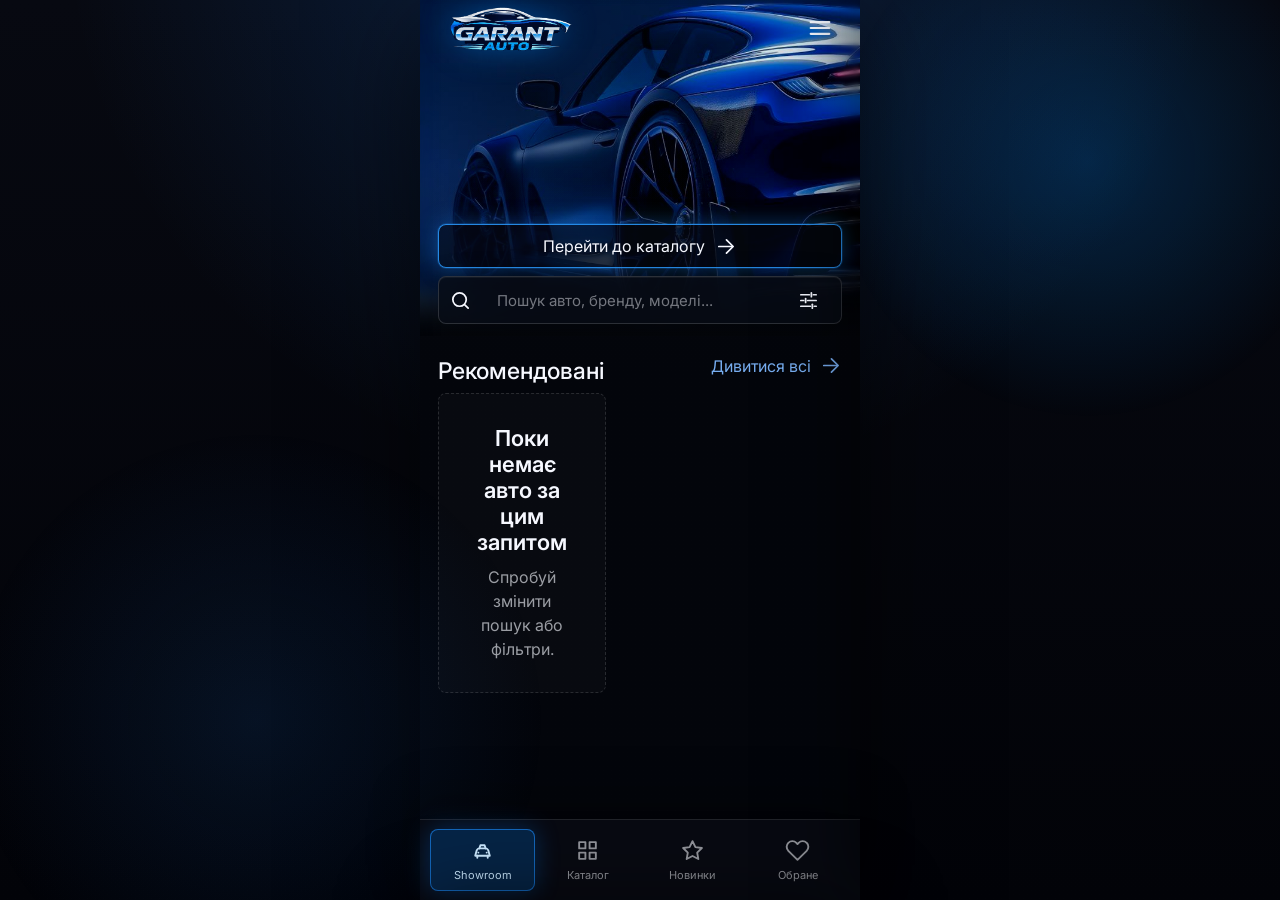
==== commit c5060646: "Fix card and gallery image sizing" ====
--- a/index.html
+++ b/index.html
@@ -3,20 +3,19 @@
   <head>
     <meta charset="UTF-8" />
     <meta name="viewport" content="width=device-width, initial-scale=1, viewport-fit=cover" />
-    <meta name="theme-color" content="#f4eee8" />
-    <title>Chip&Dale Auto Mini App</title>
-    <link rel="stylesheet" href="styles.css?v=20260704s2" />
-    <script defer src="https://telegram.org/js/telegram-web-app.js"></script>
-    <script defer src="supabase-config.js?v=20260704s2"></script>
-    <script defer src="app.js?v=20260704s2"></script>
+    <meta name="theme-color" content="#05070c" />
+    <title>Garant Auto Mini App</title>
+    <link rel="preconnect" href="https://fonts.googleapis.com" />
+    <link rel="preconnect" href="https://fonts.gstatic.com" crossorigin />
+    <link
+      href="https://fonts.googleapis.com/css2?family=Inter:wght@400;500;600;700;800&family=Russo+One&family=Unbounded:wght@500;600;700&display=swap"
+      rel="stylesheet"
+    />
+    <link rel="stylesheet" href="./styles.css" />
+    <script src="https://telegram.org/js/telegram-web-app.js"></script>
   </head>
   <body>
-    <main id="app" class="app" aria-live="polite"></main>
-    <div id="toast" class="toast" role="status" aria-live="polite"></div>
+    <div id="app" class="app-shell"></div>
+    <script src="./app.js"></script>
   </body>
 </html>
-
-
-
-
-
--- a/styles.css
+++ b/styles.css
@@ -1,44 +1,54 @@
 :root {
-  --bg: #f4eee8;
-  --bg-soft: #faf7f3;
-  --ink: #151515;
-  --muted: #77706b;
-  --line: rgba(21, 21, 21, 0.09);
-  --dark: #171717;
-  --dark-2: #202020;
-  --white: #fffaf5;
-  --green: #2f8050;
-  --olive: #747040;
-  --red: #b72d2a;
-  --shadow: 0 18px 45px rgba(20, 18, 16, 0.12);
+  color-scheme: dark;
+  --bg: #05070c;
+  --panel: rgba(12, 16, 24, 0.88);
+  --panel-solid: #0b0f17;
+  --card: rgba(18, 22, 31, 0.82);
+  --card-soft: rgba(255, 255, 255, 0.05);
+  --line: rgba(255, 255, 255, 0.12);
+  --line-strong: rgba(255, 255, 255, 0.2);
+  --text: #f6f8ff;
+  --muted: rgba(246, 248, 255, 0.62);
+  --faint: rgba(246, 248, 255, 0.38);
+  --blue: #0987ff;
+  --blue-2: #4db5ff;
+  --green: #2ee59d;
+  --danger: #ff5b69;
+  --radius: 8px;
+  --shadow: 0 22px 70px rgba(0, 0, 0, 0.55);
+  --safe-top: env(safe-area-inset-top, 0px);
+  --safe-bottom: env(safe-area-inset-bottom, 0px);
 }
 
 * {
   box-sizing: border-box;
 }
 
-html,
+html {
+  min-height: 100%;
+  background: #020308;
+}
+
 body {
-  min-height: 100%;
-}
-
-body {
+  min-height: 100dvh;
   margin: 0;
-  background: #111;
-  color: var(--ink);
-  font-family: -apple-system, BlinkMacSystemFont, "Segoe UI", Roboto, Arial, sans-serif;
-  letter-spacing: 0;
+  background:
+    radial-gradient(circle at 50% -10%, rgba(31, 129, 255, 0.22), transparent 36rem),
+    linear-gradient(180deg, #070911 0%, #020308 100%);
+  color: var(--text);
+  font-family: Inter, system-ui, -apple-system, BlinkMacSystemFont, "Segoe UI", sans-serif;
+  -webkit-font-smoothing: antialiased;
 }
 
 button,
 input,
-select {
+select,
+textarea {
   font: inherit;
 }
 
 button {
   border: 0;
-  cursor: pointer;
 }
 
 img {
@@ -46,1193 +56,2038 @@
   max-width: 100%;
 }
 
-.app {
+.app-shell,
+.admin-shell {
+  width: min(100%, 440px);
+  min-height: 100dvh;
+  margin: 0 auto;
+  background:
+    linear-gradient(180deg, rgba(3, 5, 11, 0.48) 0%, rgba(3, 5, 11, 0.98) 42%),
+    #05070c;
   position: relative;
-  min-height: 100dvh;
-  max-width: 430px;
-  margin: 0 auto;
-  overflow-x: hidden;
-  background: var(--bg);
-  box-shadow: 0 0 70px rgba(0, 0, 0, 0.35);
+  overflow: hidden;
+  box-shadow: 0 30px 100px rgba(0, 0, 0, 0.6);
+}
+
+.app-shell::before,
+.admin-shell::before {
+  content: "";
+  position: fixed;
+  inset: 0;
+  pointer-events: none;
+  background:
+    radial-gradient(circle at 85% 18%, rgba(0, 140, 255, 0.22), transparent 16rem),
+    radial-gradient(circle at 20% 80%, rgba(24, 82, 154, 0.18), transparent 18rem);
 }
 
 .screen {
   min-height: 100dvh;
-  padding: 0 22px calc(106px + env(safe-area-inset-bottom));
+  padding: 20px 18px calc(96px + var(--safe-bottom));
+  position: relative;
+  z-index: 1;
+  animation: screenIn 360ms ease both;
+}
+
+@keyframes screenIn {
+  from {
+    opacity: 0;
+    transform: translateY(12px);
+  }
+  to {
+    opacity: 1;
+    transform: translateY(0);
+  }
+}
+
+.topbar {
+  height: 52px;
+  display: grid;
+  grid-template-columns: 48px 1fr 48px;
+  align-items: center;
+  gap: 8px;
+  position: relative;
+  z-index: 5;
+}
+
+.logo-mark {
+  justify-self: center;
+  width: 168px;
+  height: 54px;
+  display: grid;
+  place-items: center;
+  position: relative;
+  overflow: visible;
+}
+
+.logo-image {
+  width: 168px;
+  height: 54px;
+  object-fit: contain;
+  filter: drop-shadow(0 0 18px rgba(0, 140, 255, 0.42));
+}
+
+.icon-button {
+  width: 44px;
+  height: 44px;
+  border-radius: 50%;
+  color: var(--text);
+  background: rgba(255, 255, 255, 0.04);
+  border: 1px solid rgba(255, 255, 255, 0.1);
+  display: inline-grid;
+  place-items: center;
+  cursor: pointer;
+  transition: transform 180ms ease, border-color 180ms ease, background 180ms ease, box-shadow 180ms ease;
+}
+
+.icon-button:hover,
+.icon-button:focus-visible {
+  border-color: rgba(55, 164, 255, 0.55);
+  box-shadow: 0 0 0 4px rgba(10, 137, 255, 0.12);
+}
+
+.icon-button:active {
+  transform: scale(0.94);
+}
+
+.icon-button.is-flat {
+  background: transparent;
+  border-color: transparent;
 }
 
 .icon {
-  width: 24px;
-  height: 24px;
+  width: 23px;
+  height: 23px;
+  fill: none;
   stroke: currentColor;
   stroke-width: 1.8;
-  fill: none;
   stroke-linecap: round;
   stroke-linejoin: round;
 }
 
-.icon.fill {
-  fill: currentColor;
-}
-
-.icon-btn {
-  width: 44px;
-  height: 44px;
-  display: inline-grid;
-  place-items: center;
-  border-radius: 999px;
+.hamburger {
+  justify-self: end;
   background: transparent;
-  color: inherit;
-}
-
-.brand-row,
-.page-head,
-.detail-toolbar {
+  border-color: transparent;
+}
+
+.hamburger .icon {
+  width: 28px;
+  height: 28px;
+}
+
+.showroom-topbar {
+  grid-template-columns: 158px 1fr 48px;
+  height: 56px;
+}
+
+.showroom-topbar .logo-mark {
+  justify-self: start;
+  width: 152px;
+  height: 50px;
+  transform: translate(-3px, 1px);
+}
+
+.showroom-topbar .logo-image {
+  width: 152px;
+  height: 50px;
+  filter: drop-shadow(0 0 16px rgba(0, 140, 255, 0.44));
+}
+
+/* Showroom hero */
+.showroom-screen {
+  padding-top: 0;
+}
+
+.hero {
+  min-height: 338px;
+  margin: -58px -18px 6px;
+  padding: 70px 18px 12px;
   display: flex;
-  align-items: center;
-  justify-content: space-between;
-}
-
-.logo {
-  display: flex;
-  align-items: center;
-  gap: 13px;
-  color: var(--ink);
-}
-
-.logo-mark {
-  width: 55px;
-  height: 40px;
-}
-
-.logo-word {
-  display: grid;
-  gap: 2px;
-  font-size: 18px;
-  letter-spacing: 5px;
-  line-height: 1;
-}
-
-.logo-word small {
-  font-size: 10px;
-  color: var(--muted);
-  letter-spacing: 5px;
-}
-
-.showroom-hero {
+  flex-direction: column;
+  justify-content: flex-end;
   position: relative;
-  min-height: 430px;
-  margin: 0 -22px;
-  padding: 30px 22px 0;
   overflow: hidden;
-}
-
-.showroom-hero::after {
+  isolation: isolate;
+  background: #05070c;
+}
+
+.hero::before {
   content: "";
   position: absolute;
+  inset: 0;
+  background: url("./assets/hero.jpg") center 63% / cover no-repeat;
+  filter: brightness(0.9) saturate(1.16) contrast(1.05);
+  z-index: -2;
+}
+
+.hero::after {
+  content: "";
+  position: absolute;
+  inset: 0;
+  z-index: -1;
+  pointer-events: none;
+  background:
+    radial-gradient(circle at 26% 23%, rgba(2, 8, 19, 0.34), transparent 13rem),
+    linear-gradient(180deg, rgba(5, 7, 12, 0) 0%, rgba(5, 7, 12, 0.015) 50%, rgba(5, 7, 12, 0.25) 76%, rgba(5, 7, 12, 0.76) 93%, #05070c 100%),
+    linear-gradient(90deg, rgba(5, 7, 12, 0.035) 0%, rgba(5, 7, 12, 0) 7%, rgba(5, 7, 12, 0) 93%, rgba(5, 7, 12, 0.035) 100%);
+}
+
+.hero-tagline {
+  position: absolute;
+  z-index: 2;
+  top: 82px;
+  left: 20px;
+  max-width: 340px;
+  margin: 0;
+  color: rgba(255, 255, 255, 0.68);
+  font-family: "Russo One", "Unbounded", Inter, system-ui, -apple-system, BlinkMacSystemFont, "Segoe UI", sans-serif;
+  font-size: clamp(17px, 4.7vw, 22px);
+  line-height: 0.98;
+  letter-spacing: 0.045em;
+  font-weight: 400;
+  text-transform: uppercase;
+  text-shadow:
+    0 2px 12px rgba(0, 0, 0, 0.92),
+    0 0 26px rgba(20, 135, 255, 0.34);
+  opacity: 0.82;
+  mix-blend-mode: screen;
+}
+
+.hero-tagline span {
+  display: block;
+}
+
+.hero-tagline-line-2 {
+  margin-left: 84px;
+  margin-top: 5px;
+  opacity: 0.82;
+}
+
+.hero-edge {
+  position: absolute;
+  z-index: 1;
+  pointer-events: none;
+}
+
+.hero-edge-top {
+  top: 0;
   left: 0;
   right: 0;
-  bottom: -1px;
+  height: 6px;
+  -webkit-backdrop-filter: blur(2px);
+  backdrop-filter: blur(2px);
+  background: linear-gradient(180deg, rgba(5, 7, 12, 0.05), rgba(5, 7, 12, 0));
+}
+
+.hero-edge-right {
+  top: 0;
+  right: -1px;
+  bottom: 0;
+  width: 34px;
+  -webkit-backdrop-filter: blur(2.5px);
+  backdrop-filter: blur(2.5px);
+  background: linear-gradient(270deg, rgba(5, 7, 12, 0.045) 0%, rgba(5, 7, 12, 0.025) 42%, rgba(5, 7, 12, 0) 100%);
+  -webkit-mask-image: linear-gradient(270deg, #000 0%, rgba(0, 0, 0, 0.62) 36%, transparent 100%);
+  mask-image: linear-gradient(270deg, #000 0%, rgba(0, 0, 0, 0.62) 36%, transparent 100%);
+}
+
+.hero-edge-bottom {
+  left: 0;
+  right: 0;
+  bottom: 0;
   height: 118px;
-  background: linear-gradient(180deg, rgba(244, 238, 232, 0), var(--bg) 68%);
-  z-index: 2;
-}
-
-.hero-car {
-  position: absolute;
-  right: -152px;
-  top: 136px;
-  width: 350px;
-  height: 286px;
-  object-fit: cover;
-  object-position: center;
+  -webkit-backdrop-filter: blur(5px);
+  backdrop-filter: blur(5px);
+  background: linear-gradient(180deg, rgba(5, 7, 12, 0) 0%, rgba(5, 7, 12, 0.2) 36%, rgba(5, 7, 12, 0.72) 74%, #05070c 100%);
+  -webkit-mask-image: linear-gradient(180deg, transparent 0%, rgba(0, 0, 0, 0.26) 27%, #000 100%);
+  mask-image: linear-gradient(180deg, transparent 0%, rgba(0, 0, 0, 0.26) 27%, #000 100%);
+}
+
+.hero-edge-left {
+  top: 0;
+  left: -1px;
+  bottom: 0;
+  width: 22px;
+  -webkit-backdrop-filter: blur(2px);
+  backdrop-filter: blur(2px);
+  background: linear-gradient(90deg, rgba(5, 7, 12, 0.035) 0%, rgba(5, 7, 12, 0.016) 44%, rgba(5, 7, 12, 0) 100%);
+  -webkit-mask-image: linear-gradient(90deg, #000 0%, rgba(0, 0, 0, 0.55) 36%, transparent 100%);
+  mask-image: linear-gradient(90deg, #000 0%, rgba(0, 0, 0, 0.55) 36%, transparent 100%);
+}
+
+.hero-content {
+  position: relative;
   z-index: 1;
+  display: grid;
+  gap: 8px;
+}
+
+.hero .primary-ghost {
+  min-height: 44px;
+}
+
+.hero .search-bar {
+  height: 48px;
+}
+
+.showroom-screen .section-head {
+  margin: 10px 0 8px;
+}
+
+.showroom-screen .rail .car-media {
+  height: 138px;
+}
+
+.showroom-screen .rail .car-body {
+  padding: 8px 10px 9px;
+}
+
+.hero-title {
+  max-width: 330px;
+  margin: 0 0 12px;
+  font-size: clamp(42px, 11vw, 56px);
+  line-height: 0.96;
+  letter-spacing: 0;
+  font-weight: 500;
 }
 
 .hero-copy {
-  position: relative;
-  z-index: 3;
-  max-width: 318px;
-  margin-top: 62px;
-}
-
-.hero-copy h1 {
-  margin: 0;
-  font-size: clamp(38px, 10vw, 48px);
-  font-weight: 300;
-  line-height: 1.04;
-  letter-spacing: 0;
-}
-
-.hero-copy p {
-  margin: 28px 0 0;
-  color: #928b86;
-  font-size: 11px;
-  line-height: 2.15;
-  letter-spacing: 4.2px;
-  text-transform: uppercase;
-}
-
-.search-panel {
-  position: relative;
-  z-index: 4;
-  display: grid;
-  grid-template-columns: 28px minmax(0, 1fr) 42px;
+  max-width: 240px;
+  margin: 0 0 22px;
+  color: rgba(246, 248, 255, 0.74);
+  font-size: 17px;
+  line-height: 1.45;
+}
+
+.primary-ghost {
+  min-height: 46px;
+  padding: 0 18px;
+  border-radius: var(--radius);
+  display: inline-flex;
   align-items: center;
-  gap: 8px;
-  height: 62px;
-  margin-top: -13px;
-  padding: 0 13px 0 20px;
-  border-radius: 10px;
-  background: var(--dark);
-  color: var(--white);
-  box-shadow: var(--shadow);
-}
-
-.search-panel input {
+  justify-content: center;
+  gap: 9px;
+  color: var(--text);
+  background: rgba(7, 12, 22, 0.55);
+  border: 1px solid rgba(43, 154, 255, 0.88);
+  box-shadow: 0 0 0 1px rgba(43, 154, 255, 0.16), 0 0 22px rgba(23, 142, 255, 0.38);
+  cursor: pointer;
+  transition: transform 190ms ease, background 190ms ease, box-shadow 190ms ease;
+}
+
+.primary-ghost:active {
+  transform: translateY(1px) scale(0.98);
+}
+
+.search-bar {
+  height: 52px;
+  display: grid;
+  grid-template-columns: 42px 1fr 42px;
+  align-items: center;
+  gap: 4px;
+  padding: 0 10px;
+  border-radius: var(--radius);
+  border: 1px solid rgba(255, 255, 255, 0.15);
+  background: rgba(9, 13, 22, 0.76);
+  box-shadow: inset 0 1px 0 rgba(255, 255, 255, 0.05), 0 14px 38px rgba(0, 0, 0, 0.22);
+  backdrop-filter: blur(18px);
+}
+
+.hero .search-bar {
+  margin-top: 0;
+}
+
+.search-bar input {
   width: 100%;
   min-width: 0;
   border: 0;
   outline: 0;
   background: transparent;
-  color: var(--white);
-  font-size: 16px;
-}
-
-.search-panel input::placeholder {
-  color: rgba(255, 250, 245, 0.55);
-}
-
-.search-panel .icon-btn {
-  width: 42px;
-  height: 42px;
-  color: var(--white);
-}
-
-.section-row {
+  color: var(--text);
+  font-size: 15px;
+}
+
+.search-bar input::placeholder {
+  color: rgba(246, 248, 255, 0.46);
+}
+
+.search-bar .icon-button {
+  width: 38px;
+  height: 38px;
+  background: transparent;
+  border-color: transparent;
+}
+
+.section-head {
+  display: flex;
+  align-items: end;
+  justify-content: space-between;
+  gap: 14px;
+  margin: 14px 0 10px;
+}
+
+.section-title,
+.page-title {
+  margin: 0;
+  font-weight: 500;
+  letter-spacing: 0;
+}
+
+.section-title {
+  font-size: 23px;
+}
+
+.page-title {
+  margin-top: 18px;
+  margin-bottom: 16px;
+  font-size: 42px;
+  line-height: 1.05;
+}
+
+.text-link {
+  color: rgba(126, 184, 255, 0.94);
+  background: transparent;
+  display: inline-flex;
+  align-items: center;
+  gap: 8px;
+  padding: 8px 0;
+  cursor: pointer;
+  white-space: nowrap;
+}
+
+.rail {
+  display: grid;
+  grid-auto-flow: column;
+  grid-auto-columns: 168px;
+  justify-content: start;
+  gap: 12px;
+  overflow-x: auto;
+  padding: 0 4px 10px;
+  margin: 0 -4px;
+  scroll-snap-type: x mandatory;
+  scrollbar-width: none;
+}
+
+.rail::-webkit-scrollbar {
+  display: none;
+}
+
+.rail .car-card {
+  width: 168px;
+  max-width: 168px;
+  scroll-snap-align: start;
+}
+
+.toolbar {
+  display: grid;
+  grid-template-columns: auto minmax(0, 1fr) 94px;
+  gap: 10px;
+  align-items: center;
+  margin: 14px 0 18px;
+  position: relative;
+  z-index: 6;
+}
+
+.pill-button {
+  height: 48px;
+  padding: 0 14px;
+  border-radius: var(--radius);
+  border: 1px solid rgba(255, 255, 255, 0.12);
+  background: rgba(255, 255, 255, 0.035);
+  color: var(--text);
+  display: inline-flex;
+  align-items: center;
+  justify-content: center;
+  gap: 8px;
+  cursor: pointer;
+  transition: transform 180ms ease, border-color 180ms ease, background 180ms ease, box-shadow 180ms ease;
+  white-space: nowrap;
+}
+
+.filter-action {
+  padding-inline: 12px;
+}
+
+.sort-control {
+  min-width: 0;
+  position: relative;
+}
+
+.sort-button {
+  width: 100%;
+  min-width: 0;
+  padding-inline: 10px;
+}
+
+.sort-label {
+  min-width: 0;
+  overflow: hidden;
+  text-overflow: ellipsis;
+}
+
+.sort-popover {
+  position: absolute;
+  top: calc(100% + 8px);
+  left: 50%;
+  width: min(178px, 84vw);
+  display: grid;
+  gap: 6px;
+  padding: 8px;
+  border-radius: var(--radius);
+  background: rgba(11, 16, 25, 0.98);
+  border: 1px solid rgba(255, 255, 255, 0.12);
+  box-shadow: var(--shadow);
+  transform: translate(-50%, -6px);
+  opacity: 0;
+  pointer-events: none;
+  transition: opacity 180ms ease, transform 180ms ease;
+}
+
+.sort-control.is-open .sort-popover {
+  transform: translate(-50%, 0);
+  opacity: 1;
+  pointer-events: auto;
+}
+
+.sort-popover button {
+  min-height: 40px;
+  border-radius: 6px;
+  padding: 0 10px;
+  color: var(--text);
+  background: transparent;
+  text-align: left;
+  cursor: pointer;
+}
+
+.sort-popover button.is-active,
+.sort-popover button:hover {
+  background: rgba(12, 127, 255, 0.18);
+  color: #d7efff;
+}
+
+.pill-button.is-active,
+.pill-button:hover,
+.pill-button:focus-visible {
+  border-color: rgba(43, 154, 255, 0.78);
+  background: rgba(8, 112, 223, 0.16);
+  box-shadow: 0 0 18px rgba(17, 137, 255, 0.24);
+}
+
+.pill-button:active {
+  transform: scale(0.97);
+}
+
+.view-toggle {
+  display: grid;
+  grid-template-columns: 1fr 1fr;
+  width: 94px;
+  height: 48px;
+  border-radius: var(--radius);
+  border: 1px solid rgba(255, 255, 255, 0.12);
+  overflow: hidden;
+}
+
+.view-toggle button {
+  color: var(--muted);
+  background: rgba(255, 255, 255, 0.03);
+  display: grid;
+  place-items: center;
+  cursor: pointer;
+}
+
+.view-toggle button.is-active {
+  color: var(--blue-2);
+  background: rgba(12, 136, 255, 0.16);
+}
+
+.grid {
+  display: grid;
+  grid-template-columns: repeat(2, minmax(0, 1fr));
+  gap: 14px;
+}
+
+.grid.is-list {
+  grid-template-columns: 1fr;
+}
+
+.car-card {
+  min-width: 0;
+  border-radius: var(--radius);
+  overflow: hidden;
+  background: linear-gradient(180deg, rgba(255, 255, 255, 0.07), rgba(255, 255, 255, 0.035));
+  border: 1px solid rgba(255, 255, 255, 0.08);
+  box-shadow: 0 12px 40px rgba(0, 0, 0, 0.25);
+  position: relative;
+  cursor: pointer;
+  transition: transform 180ms ease, border-color 180ms ease, box-shadow 180ms ease;
+}
+
+.car-card:hover,
+.car-card:focus-visible {
+  transform: translateY(-3px);
+  border-color: rgba(46, 151, 255, 0.36);
+  box-shadow: 0 18px 52px rgba(0, 0, 0, 0.32);
+}
+
+.car-card:active {
+  transform: translateY(-1px) scale(0.99);
+}
+
+.car-media {
+  height: 138px;
+  position: relative;
+  overflow: hidden;
+  background: #111827;
+}
+
+.rail .car-media {
+  height: 138px;
+  background: #111827;
+}
+
+.rail .car-media img {
+  width: 100%;
+  height: 100%;
+  object-fit: cover;
+  padding: 0;
+}
+
+.rail .car-media::after {
+  content: none;
+}
+
+.rail .car-body {
+  padding: 9px 10px 10px;
+}
+
+.rail .car-title {
+  font-size: 13px;
+  line-height: 1.18;
+}
+
+.rail .car-meta {
+  margin-bottom: 6px;
+}
+
+.rail .chips {
+  margin-top: 7px;
+}
+
+.grid.is-list .car-card {
+  display: grid;
+  grid-template-columns: 148px 1fr;
+  min-height: 146px;
+}
+
+.grid.is-list .car-media {
+  height: 100%;
+}
+
+.car-media img {
+  width: 100%;
+  height: 100%;
+  object-fit: cover;
+  filter: saturate(0.88) contrast(1.05);
+  transition: transform 500ms ease;
+}
+
+.car-card:hover .car-media img {
+  transform: scale(1.045);
+}
+
+.car-media::after {
+  content: "";
+  position: absolute;
+  inset: 0;
+  background: linear-gradient(180deg, transparent 42%, rgba(3, 5, 10, 0.68) 100%);
+}
+
+.favorite-button {
+  position: absolute;
+  top: 10px;
+  right: 10px;
+  z-index: 2;
+  width: 36px;
+  height: 36px;
+  border-radius: 50%;
+  display: grid;
+  place-items: center;
+  color: #fff;
+  background: rgba(2, 4, 8, 0.35);
+  border: 1px solid rgba(255, 255, 255, 0.16);
+  backdrop-filter: blur(12px);
+  cursor: pointer;
+  transition: transform 160ms ease, color 160ms ease, background 160ms ease;
+}
+
+.favorite-button.is-saved {
+  color: #ff7582;
+  background: rgba(255, 91, 105, 0.14);
+}
+
+.favorite-button.is-saved .icon {
+  fill: currentColor;
+}
+
+.favorite-button:active {
+  transform: scale(0.9);
+}
+
+.car-body {
+  padding: 11px 11px 12px;
+}
+
+.car-title {
+  margin: 0 0 4px;
+  font-size: 14px;
+  line-height: 1.22;
+  font-weight: 500;
+}
+
+.grid.is-list .car-title {
+  font-size: 17px;
+}
+
+.car-meta {
+  margin: 0 0 8px;
+  color: var(--muted);
+  font-size: 12px;
+  line-height: 1.35;
+}
+
+.price {
+  margin: 0;
+  font-size: 17px;
+  font-weight: 500;
+  letter-spacing: 0;
+}
+
+.grid.is-list .price {
+  font-size: 20px;
+}
+
+.chips {
+  display: flex;
+  flex-wrap: wrap;
+  gap: 5px;
+  margin-top: 10px;
+}
+
+.chip {
+  min-height: 24px;
+  padding: 4px 8px;
+  border-radius: 6px;
+  background: rgba(255, 255, 255, 0.045);
+  border: 1px solid rgba(255, 255, 255, 0.06);
+  color: rgba(246, 248, 255, 0.68);
+  font-size: 11px;
+  line-height: 1.2;
+}
+
+.empty-state {
+  min-height: 300px;
+  display: grid;
+  place-items: center;
+  text-align: center;
+  color: var(--muted);
+  border: 1px dashed rgba(255, 255, 255, 0.13);
+  border-radius: var(--radius);
+  background: rgba(255, 255, 255, 0.025);
+  padding: 28px;
+}
+
+.empty-state h2 {
+  margin: 0 0 10px;
+  color: var(--text);
+  font-size: 22px;
+  font-weight: 600;
+}
+
+.empty-state p {
+  margin: 0;
+  line-height: 1.5;
+}
+
+.bottom-nav {
+  position: fixed;
+  left: 50%;
+  bottom: 0;
+  z-index: 20;
+  width: min(100%, 440px);
+  transform: translateX(-50%);
+  display: grid;
+  grid-template-columns: repeat(4, 1fr);
+  gap: 0;
+  padding: 9px 10px calc(9px + var(--safe-bottom));
+  background: rgba(9, 12, 19, 0.9);
+  border-top: 1px solid rgba(255, 255, 255, 0.1);
+  backdrop-filter: blur(22px);
+  box-shadow: 0 -18px 50px rgba(0, 0, 0, 0.34);
+}
+
+.nav-item {
+  height: 62px;
+  border-radius: var(--radius);
+  color: rgba(246, 248, 255, 0.58);
+  background: transparent;
+  display: flex;
+  flex-direction: column;
+  align-items: center;
+  justify-content: center;
+  gap: 5px;
+  cursor: pointer;
+  transition: color 190ms ease, background 190ms ease, box-shadow 190ms ease, transform 190ms ease;
+}
+
+.nav-item span {
+  font-size: 11px;
+}
+
+.nav-item .icon {
+  width: 25px;
+  height: 25px;
+}
+
+.nav-item.is-active {
+  color: #cce9ff;
+  background: rgba(0, 127, 255, 0.22);
+  box-shadow: inset 0 0 0 1px rgba(28, 141, 255, 0.62), 0 0 24px rgba(0, 127, 255, 0.3);
+}
+
+.nav-item:active {
+  transform: scale(0.96);
+}
+
+.drawer-backdrop {
+  position: absolute;
+  inset: 0;
+  z-index: 50;
+  background: rgba(0, 0, 0, 0.46);
+  opacity: 0;
+  pointer-events: none;
+  transition: opacity 260ms ease;
+}
+
+.sheet-backdrop {
+  position: fixed;
+  inset: 0;
+  z-index: 50;
+  background: rgba(0, 0, 0, 0.46);
+  opacity: 0;
+  pointer-events: none;
+  transition: opacity 260ms ease;
+}
+
+.drawer-backdrop.is-open,
+.sheet-backdrop.is-open {
+  opacity: 1;
+  pointer-events: auto;
+}
+
+.drawer {
+  position: absolute;
+  z-index: 55;
+  top: 0;
+  right: 0;
+  width: min(82vw, 320px);
+  height: 100%;
+  min-height: 100dvh;
+  padding: 24px 18px;
+  background:
+    linear-gradient(180deg, rgba(18, 24, 36, 0.98), rgba(6, 9, 15, 0.98)),
+    #0a0e17;
+  border-left: 1px solid rgba(255, 255, 255, 0.12);
+  box-shadow: -24px 0 70px rgba(0, 0, 0, 0.55);
+  transform: translateX(105%);
+  transition: transform 320ms cubic-bezier(0.22, 1, 0.36, 1);
+}
+
+.drawer.is-open {
+  transform: translateX(0);
+}
+
+.drawer-head {
+  display: flex;
+  justify-content: space-between;
+  align-items: center;
+  margin-bottom: 28px;
+}
+
+.drawer-title {
+  margin: 0;
+  font-size: 15px;
+  letter-spacing: 0.08em;
+  text-transform: uppercase;
+  color: var(--muted);
+}
+
+.drawer-nav {
+  display: grid;
+  gap: 10px;
+}
+
+.drawer-link {
+  min-height: 54px;
+  border-radius: var(--radius);
+  color: var(--text);
+  background: rgba(255, 255, 255, 0.04);
+  border: 1px solid rgba(255, 255, 255, 0.09);
   display: flex;
   align-items: center;
   justify-content: space-between;
-  margin-top: 38px;
-  margin-bottom: 18px;
-}
-
-.section-row h2,
-.page-title,
-.news-title,
-.fav-title {
+  padding: 0 14px;
+  cursor: pointer;
+  transition: background 180ms ease, border-color 180ms ease, transform 180ms ease;
+}
+
+.drawer-link.is-active,
+.drawer-link:hover {
+  background: rgba(12, 127, 255, 0.16);
+  border-color: rgba(48, 157, 255, 0.58);
+}
+
+.drawer-link:active {
+  transform: scale(0.98);
+}
+
+.sheet {
+  position: fixed;
+  z-index: 60;
+  left: 50%;
+  bottom: 0;
+  width: min(100%, 440px);
+  max-height: min(82dvh, 720px);
+  overflow: auto;
+  transform: translate(-50%, 105%);
+  border-radius: 20px 20px 0 0;
+  background:
+    linear-gradient(180deg, rgba(17, 23, 34, 0.98), rgba(7, 10, 16, 0.98)),
+    #080c13;
+  border: 1px solid rgba(255, 255, 255, 0.1);
+  box-shadow: 0 -30px 80px rgba(0, 0, 0, 0.64);
+  padding: 18px 18px calc(22px + var(--safe-bottom));
+  transition: transform 320ms cubic-bezier(0.22, 1, 0.36, 1);
+}
+
+.sheet.is-open {
+  transform: translate(-50%, 0);
+}
+
+.sheet-head {
+  display: flex;
+  align-items: center;
+  justify-content: space-between;
+  margin-bottom: 16px;
+}
+
+.sheet-head h2 {
   margin: 0;
-  font-size: 12px;
-  font-weight: 700;
-  letter-spacing: 7px;
-  line-height: 1.3;
-  text-transform: uppercase;
-}
-
-.view-all {
-  display: inline-flex;
-  align-items: center;
+  font-size: 24px;
+  font-weight: 600;
+}
+
+.filter-form {
+  display: grid;
+  gap: 13px;
+}
+
+.field {
+  display: grid;
+  gap: 8px;
+}
+
+.field label {
+  color: rgba(246, 248, 255, 0.7);
+  font-size: 13px;
+}
+
+.field input,
+.field select,
+.field textarea {
+  width: 100%;
+  min-height: 46px;
+  border-radius: var(--radius);
+  border: 1px solid rgba(255, 255, 255, 0.12);
+  outline: 0;
+  background: rgba(255, 255, 255, 0.055);
+  color: var(--text);
+  padding: 0 12px;
+}
+
+.make-field > span {
+  color: rgba(246, 248, 255, 0.7);
+  font-size: 13px;
+}
+
+.make-search {
+  margin-bottom: 2px;
+}
+
+.make-options {
+  max-height: 188px;
+  overflow: auto;
+  display: grid;
+  grid-template-columns: repeat(2, minmax(0, 1fr));
   gap: 7px;
-  padding: 4px 0;
-  background: transparent;
-  color: var(--muted);
-  font-size: 13px;
-}
-
-.featured-card {
+  padding-right: 3px;
+  scrollbar-width: thin;
+}
+
+.make-options button {
+  min-height: 38px;
+  border-radius: 6px;
+  padding: 0 10px;
+  color: rgba(246, 248, 255, 0.76);
+  background: rgba(255, 255, 255, 0.045);
+  border: 1px solid rgba(255, 255, 255, 0.08);
+  text-align: left;
+  cursor: pointer;
+}
+
+.make-options button.is-active,
+.make-options button:hover {
+  color: var(--text);
+  border-color: rgba(43, 154, 255, 0.7);
+  background: rgba(8, 112, 223, 0.16);
+}
+
+.field textarea {
+  min-height: 118px;
+  padding-top: 12px;
+  resize: vertical;
+  line-height: 1.45;
+}
+
+.field select option {
+  color: #10131b;
+}
+
+.field-row {
+  display: grid;
+  grid-template-columns: 1fr 1fr;
+  gap: 10px;
+}
+
+.sheet-actions,
+.admin-actions {
+  display: grid;
+  grid-template-columns: 1fr 1fr;
+  gap: 10px;
+  margin-top: 8px;
+}
+
+.admin-actions.has-delete {
+  grid-template-columns: 1fr 1fr 1fr;
+}
+
+.admin-actions button[hidden] {
+  display: none !important;
+}
+
+.solid-button,
+.soft-button,
+.danger-button {
+  min-height: 50px;
+  border-radius: var(--radius);
+  color: var(--text);
+  cursor: pointer;
+  transition: transform 180ms ease, opacity 180ms ease, box-shadow 180ms ease;
+}
+
+.solid-button {
+  background: linear-gradient(180deg, #1394ff, #006ed7);
+  box-shadow: 0 12px 30px rgba(0, 120, 255, 0.32);
+}
+
+.soft-button {
+  background: rgba(255, 255, 255, 0.06);
+  border: 1px solid rgba(255, 255, 255, 0.12);
+}
+
+.danger-button {
+  background: rgba(255, 91, 105, 0.12);
+  border: 1px solid rgba(255, 91, 105, 0.32);
+  color: #ff9aa3;
+}
+
+.solid-button:active,
+.soft-button:active,
+.danger-button:active {
+  transform: scale(0.98);
+}
+
+.solid-button:disabled,
+.soft-button:disabled,
+.danger-button:disabled {
+  opacity: 0.62;
+  cursor: progress;
+}
+
+.detail-screen {
+  padding: 0 0 calc(92px + var(--safe-bottom));
+}
+
+.detail-topbar {
+  position: absolute;
+  inset: 20px 18px auto;
+  z-index: 5;
+  grid-template-columns: 48px 1fr 96px;
+}
+
+.detail-topbar.no-logo {
+  grid-template-columns: 48px 1fr 96px;
+}
+
+.detail-actions {
+  display: flex;
+  gap: 8px;
+  justify-content: end;
+}
+
+.icon-button.is-saved {
+  color: #ff7582;
+  background: rgba(255, 91, 105, 0.14);
+}
+
+.icon-button.is-saved .icon {
+  fill: currentColor;
+}
+
+.detail-hero {
+  min-height: 535px;
+  padding: 90px 18px 20px;
   position: relative;
-  min-height: 252px;
   overflow: hidden;
-  border-radius: 8px;
-  background: #151515;
-  color: var(--white);
-  padding: 22px 20px 76px;
-  box-shadow: var(--shadow);
-}
-
-.featured-card::after {
-  content: "";
-  position: absolute;
-  inset: 0;
-  background: linear-gradient(90deg, rgba(12, 12, 12, 0.98) 0%, rgba(12, 12, 12, 0.9) 34%, rgba(12, 12, 12, 0.36) 68%, rgba(12, 12, 12, 0.18) 100%),
-    linear-gradient(180deg, rgba(12, 12, 12, 0.22) 0%, rgba(12, 12, 12, 0.03) 48%, rgba(12, 12, 12, 0.52) 100%);
-  z-index: 1;
-}
-
-.featured-card > * {
-  position: relative;
-  z-index: 3;
-}
-
-.featured-card > img {
+}
+
+.detail-hero::after {
+  content: none;
+  pointer-events: none;
+}
+
+.detail-photo-open {
   position: absolute;
   inset: 0;
   z-index: 0;
   width: 100%;
   height: 100%;
+  border: 0;
+  padding: 0;
+  background: transparent;
+  cursor: zoom-in;
+}
+
+.detail-main-photo {
+  width: 100%;
+  height: 100%;
   object-fit: cover;
-  object-position: center right;
-  opacity: 0.92;
-}
-
-.soft-badge {
+  filter: none;
+}
+
+.gallery-arrow {
+  position: absolute;
+  top: 47%;
+  z-index: 4;
+  width: 44px;
+  height: 44px;
+  border-radius: 999px;
+  border: 1px solid rgba(255, 255, 255, 0.14);
+  background: rgba(5, 8, 14, 0.48);
+  color: rgba(246, 248, 255, 0.9);
+  display: grid;
+  place-items: center;
+  backdrop-filter: blur(14px);
+  box-shadow: 0 14px 34px rgba(0, 0, 0, 0.34);
+  cursor: pointer;
+}
+
+.gallery-arrow-left {
+  left: 16px;
+}
+
+.gallery-arrow-right {
+  right: 16px;
+}
+
+.gallery-arrow .icon {
+  width: 22px;
+  height: 22px;
+}
+
+.detail-hero::before {
+  content: "";
+  position: absolute;
+  inset: auto 0 0;
+  height: 150px;
+  z-index: 1;
+  pointer-events: none;
+  background: linear-gradient(180deg, rgba(5, 7, 12, 0), rgba(5, 7, 12, 0.74) 72%, #05070c 100%);
+}
+
+.thumbs {
+  position: relative;
+  z-index: 2;
+  display: flex;
+  gap: 6px;
+  margin-top: 370px;
+  max-width: 300px;
+}
+
+.thumb {
+  flex: 0 0 48px;
+  width: 48px;
+  height: 38px;
+  border-radius: 11px;
+  overflow: hidden;
+  border: 1px solid rgba(255, 255, 255, 0.14);
+  background: rgba(255, 255, 255, 0.04);
+  cursor: pointer;
+}
+
+.thumb.is-active {
+  border-color: rgba(30, 151, 255, 0.95);
+  box-shadow: 0 0 18px rgba(0, 127, 255, 0.36);
+}
+
+.thumb img {
+  width: 100%;
+  height: 100%;
+  object-fit: cover;
+}
+
+.counter-badge {
+  position: absolute;
+  left: 18px;
+  bottom: 82px;
+  z-index: 3;
+  padding: 8px 12px;
+  border-radius: var(--radius);
+  background: rgba(4, 7, 13, 0.58);
+  border: 1px solid rgba(255, 255, 255, 0.12);
+  backdrop-filter: blur(14px);
+  font-size: 13px;
+}
+
+.detail-content {
+  padding: 0 18px 20px;
+  position: relative;
+  z-index: 2;
+}
+
+.status-row {
+  display: flex;
+  flex-wrap: wrap;
+  gap: 8px;
+  margin-bottom: 18px;
+}
+
+.status-pill {
+  min-height: 32px;
   display: inline-flex;
   align-items: center;
-  width: max-content;
-  max-width: 100%;
+  gap: 8px;
   padding: 6px 12px;
-  border: 1px solid rgba(255, 250, 245, 0.08);
   border-radius: 999px;
-  background: rgba(255, 250, 245, 0.04);
-  color: rgba(255, 250, 245, 0.72);
+  background: rgba(255, 255, 255, 0.055);
+  border: 1px solid rgba(255, 255, 255, 0.09);
+  color: rgba(246, 248, 255, 0.78);
+  font-size: 13px;
+}
+
+.status-dot {
+  width: 9px;
+  height: 9px;
+  border-radius: 50%;
+  background: var(--blue);
+  box-shadow: 0 0 12px rgba(0, 127, 255, 0.8);
+}
+
+.detail-title {
+  margin: 0 0 10px;
+  font-size: 32px;
+  line-height: 1.08;
+  font-weight: 500;
+}
+
+.detail-meta {
+  display: flex;
+  flex-wrap: wrap;
+  gap: 9px;
+  margin: 0 0 18px;
+  color: var(--muted);
+}
+
+.detail-price {
+  margin: 0 0 20px;
+  font-size: 33px;
+  line-height: 1;
+  font-weight: 500;
+}
+
+.spec-grid {
+  display: grid;
+  grid-template-columns: repeat(4, minmax(0, 1fr));
+  border: 1px solid rgba(255, 255, 255, 0.11);
+  border-radius: var(--radius);
+  overflow: hidden;
+  background: rgba(255, 255, 255, 0.035);
+  margin-bottom: 22px;
+}
+
+.spec {
+  min-height: 120px;
+  padding: 12px 8px;
+  text-align: center;
+  border-right: 1px solid rgba(255, 255, 255, 0.09);
+  display: flex;
+  flex-direction: column;
+  align-items: center;
+  justify-content: center;
+  gap: 5px;
+}
+
+.spec:last-child {
+  border-right: 0;
+}
+
+.spec .icon {
+  color: #64b9ff;
+  width: 24px;
+  height: 24px;
+  margin-bottom: 3px;
+}
+
+.spec-label {
+  color: var(--muted);
   font-size: 12px;
 }
 
-.featured-card h3 {
-  margin: 18px 0 10px;
-  max-width: 190px;
-  font-size: 28px;
-  font-weight: 300;
-  line-height: 1.1;
-}
-
-.featured-price {
+.spec-value {
+  font-size: 16px;
+  line-height: 1.22;
+}
+
+.spec-note {
+  color: var(--muted);
+  font-size: 12px;
+}
+
+.description h2 {
+  margin: 0 0 12px;
+  font-size: 21px;
+  font-weight: 500;
+}
+
+.description p {
+  max-height: 94px;
+  overflow: hidden;
   margin: 0;
-  font-size: 24px;
-  font-weight: 300;
-}
-
-.featured-specs {
-  display: grid;
-  grid-template-columns: repeat(3, minmax(0, 1fr));
-  width: 194px;
+  color: rgba(246, 248, 255, 0.74);
+  line-height: 1.55;
+}
+
+.description.is-expanded p {
+  max-height: none;
+}
+
+.show-more {
+  margin-top: 8px;
+  color: #66b7ff;
+  background: transparent;
+  padding: 6px 0;
+  cursor: pointer;
+}
+
+.contact-bar {
+  position: sticky;
+  bottom: calc(83px + var(--safe-bottom));
+  z-index: 9;
+  display: grid;
+  grid-template-columns: 1fr 1fr;
   gap: 10px;
-  margin-top: 22px;
-  color: rgba(255, 250, 245, 0.78);
-  font-size: 11px;
-  text-align: center;
-}
-
-.featured-specs span {
-  min-width: 0;
-}
-
-.detail-link {
-  position: absolute;
-  right: 20px;
-  bottom: 20px;
-  z-index: 4;
-  min-width: 126px;
-  height: 37px;
+  margin-top: 20px;
+}
+
+.contact-bar .soft-button,
+.contact-bar .solid-button {
   display: inline-flex;
   align-items: center;
   justify-content: center;
-  gap: 11px;
-  border: 1px solid rgba(255, 250, 245, 0.24);
-  border-radius: 8px;
-  background: rgba(20, 20, 20, 0.28);
-  color: var(--white);
-  font-size: 13px;
-}
-
-.benefit-strip {
-  display: grid;
-  grid-template-columns: repeat(3, minmax(0, 1fr));
-  gap: 0;
-  margin: 19px 0 0;
-  padding: 18px 0;
-  border-top: 1px solid var(--line);
-  border-bottom: 1px solid var(--line);
-}
-
-.benefit {
-  display: grid;
-  grid-template-columns: 29px minmax(0, 1fr);
   gap: 8px;
-  padding: 0 8px;
-  border-right: 1px solid var(--line);
-}
-
-.benefit:last-child {
-  border-right: 0;
-}
-
-.benefit h4 {
+}
+
+.admin-shell {
+  width: min(100%, 1080px);
+  min-height: 100dvh;
+  overflow: visible;
+  padding: 24px;
+}
+
+.admin-layout {
+  position: relative;
+  z-index: 1;
+  display: grid;
+  grid-template-columns: minmax(300px, 390px) 1fr;
+  gap: 18px;
+  align-items: start;
+}
+
+.admin-header {
+  position: relative;
+  z-index: 1;
+  display: flex;
+  justify-content: space-between;
+  align-items: center;
+  gap: 14px;
+  margin-bottom: 18px;
+}
+
+.admin-header h1 {
+  margin: 0;
+  font-size: 34px;
+  font-weight: 700;
+}
+
+.admin-header p {
+  margin: 6px 0 0;
+  color: var(--muted);
+}
+
+.admin-card {
+  border-radius: var(--radius);
+  border: 1px solid rgba(255, 255, 255, 0.1);
+  background: rgba(255, 255, 255, 0.045);
+  box-shadow: var(--shadow);
+  padding: 16px;
+}
+
+.admin-card h2 {
+  margin: 0 0 14px;
+  font-size: 20px;
+  font-weight: 600;
+}
+
+.admin-form {
+  display: grid;
+  gap: 12px;
+}
+
+.admin-list {
+  display: grid;
+  gap: 12px;
+}
+
+.admin-row {
+  display: grid;
+  grid-template-columns: 120px 1fr auto;
+  gap: 12px;
+  align-items: center;
+  border-radius: var(--radius);
+  border: 1px solid rgba(255, 255, 255, 0.09);
+  background: rgba(255, 255, 255, 0.035);
+  padding: 10px;
+}
+
+.admin-row img {
+  width: 120px;
+  height: 78px;
+  object-fit: cover;
+  border-radius: 6px;
+  background: rgba(255, 255, 255, 0.06);
+}
+
+.admin-row h3 {
   margin: 0 0 4px;
-  font-size: 10px;
-  line-height: 1.25;
-}
-
-.benefit p {
+  font-size: 16px;
+}
+
+.admin-row p {
   margin: 0;
   color: var(--muted);
-  font-size: 9px;
-  line-height: 1.25;
-}
-
-.page-head {
-  padding-top: 31px;
-}
-
-.catalog-heading,
-.news-heading,
-.fav-heading {
+  font-size: 13px;
+}
+
+.row-actions {
+  display: grid;
+  gap: 8px;
+  min-width: 86px;
+}
+
+.toast {
+  position: fixed;
+  left: 50%;
+  bottom: calc(106px + var(--safe-bottom));
+  z-index: 100;
+  transform: translate(-50%, 20px);
+  opacity: 0;
+  pointer-events: none;
+  max-width: min(92vw, 390px);
+  padding: 13px 16px;
+  border-radius: var(--radius);
+  background: rgba(17, 23, 34, 0.94);
+  border: 1px solid rgba(255, 255, 255, 0.12);
+  box-shadow: var(--shadow);
+  color: var(--text);
+  transition: opacity 240ms ease, transform 240ms ease;
+}
+
+.toast.is-visible {
+  transform: translate(-50%, 0);
+  opacity: 1;
+}
+
+@media (max-width: 390px) {
+  .screen {
+    padding-left: 14px;
+    padding-right: 14px;
+  }
+
+  .showroom-topbar {
+    grid-template-columns: 146px 1fr 44px;
+  }
+
+  .showroom-topbar .logo-mark {
+    width: 140px;
+    height: 46px;
+    transform: translate(-2px, 1px);
+  }
+
+  .showroom-topbar .logo-image {
+    width: 140px;
+    height: 46px;
+  }
+
+  .hero {
+    min-height: 326px;
+    margin-left: -14px;
+    margin-right: -14px;
+    padding-top: 68px;
+    padding-left: 14px;
+    padding-right: 14px;
+  }
+
+  .hero-tagline {
+    top: 80px;
+    left: 18px;
+    max-width: 300px;
+    font-size: clamp(16px, 4.9vw, 20px);
+  }
+
+  .hero-tagline-line-2 {
+    margin-left: 62px;
+    margin-top: 5px;
+  }
+
+  .hero-title {
+    font-size: 40px;
+  }
+
+  .page-title {
+    font-size: 38px;
+  }
+
+  .grid {
+    gap: 10px;
+  }
+
+  .car-media {
+    height: 124px;
+  }
+
+  .car-body {
+    padding: 10px 9px;
+  }
+
+  .price {
+    font-size: 15px;
+  }
+
+  .toolbar {
+    gap: 8px;
+    grid-template-columns: auto minmax(0, 1fr) 82px;
+  }
+
+  .pill-button {
+    padding: 0 10px;
+  }
+
+  .view-toggle {
+    width: 82px;
+  }
+
+  .spec-grid {
+    grid-template-columns: repeat(2, minmax(0, 1fr));
+  }
+
+  .spec:nth-child(2) {
+    border-right: 0;
+  }
+
+  .spec:nth-child(1),
+  .spec:nth-child(2) {
+    border-bottom: 1px solid rgba(255, 255, 255, 0.09);
+  }
+}
+
+@media (max-width: 760px) {
+  .admin-shell {
+    width: 100%;
+    padding: 18px;
+  }
+
+  .admin-layout {
+    grid-template-columns: 1fr;
+  }
+
+  .admin-header {
+    align-items: flex-start;
+    flex-direction: column;
+  }
+
+  .admin-row {
+    grid-template-columns: 96px 1fr;
+  }
+
+  .admin-row img {
+    width: 96px;
+  }
+
+  .row-actions {
+    grid-column: 1 / -1;
+    grid-template-columns: 1fr 1fr;
+  }
+}
+
+/* Updated admin catalog/editor */
+.admin-header-actions {
+  display: flex;
+  align-items: center;
+  justify-content: flex-end;
+  gap: 10px;
+  flex-wrap: wrap;
+}
+
+.admin-view {
+  display: none;
+  position: relative;
+  z-index: 1;
+}
+
+.admin-view.is-active {
+  display: block;
+}
+
+.admin-catalog-card,
+.admin-editor-card {
+  padding: 18px;
+}
+
+.admin-section-head,
+.admin-editor-head {
+  display: flex;
+  align-items: flex-start;
+  justify-content: space-between;
+  gap: 14px;
+  margin-bottom: 16px;
+}
+
+.admin-section-head h2,
+.admin-editor-head h2 {
   margin: 0;
-  font-size: 33px;
+}
+
+.admin-section-head p {
+  margin: 6px 0 0;
+  color: var(--muted);
+  line-height: 1.45;
+}
+
+.admin-catalog-grid {
+  display: grid;
+  grid-template-columns: repeat(auto-fill, minmax(210px, 1fr));
+  gap: 14px;
+}
+
+.admin-car-card {
+  cursor: pointer;
+  transition: transform 180ms ease, border-color 180ms ease, box-shadow 180ms ease;
+}
+
+.admin-car-card:hover,
+.admin-car-card:focus-visible {
+  transform: translateY(-2px);
+  border-color: rgba(77, 181, 255, 0.55);
+  box-shadow: 0 18px 44px rgba(0, 0, 0, 0.36), 0 0 0 1px rgba(77, 181, 255, 0.12);
+  outline: none;
+}
+
+.admin-card-badge {
+  position: absolute;
+  right: 10px;
+  bottom: 10px;
+  padding: 7px 9px;
+  border-radius: 999px;
+  color: #d9efff;
+  background: rgba(4, 9, 17, 0.74);
+  border: 1px solid rgba(77, 181, 255, 0.42);
+  backdrop-filter: blur(12px);
+  font-size: 12px;
+  font-weight: 700;
+}
+
+.admin-editor-card {
+  max-width: 860px;
+  margin: 0 auto;
+}
+
+.admin-form textarea[name="description"] {
+  min-height: 120px;
+}
+
+.photo-field > p {
+  margin: -3px 0 10px;
+  color: var(--muted);
+  line-height: 1.45;
+  font-size: 14px;
+}
+
+.photo-input {
+  display: none;
+}
+
+.photo-grid {
+  display: grid;
+  grid-template-columns: repeat(auto-fill, minmax(112px, 1fr));
+  gap: 10px;
+}
+
+.photo-tile,
+.photo-add {
+  min-height: 112px;
+  border-radius: 10px;
+  overflow: hidden;
+  position: relative;
+  border: 1px solid rgba(77, 181, 255, 0.28);
+  background: rgba(255, 255, 255, 0.04);
+}
+
+.photo-tile img {
+  width: 100%;
+  height: 112px;
+  object-fit: cover;
+}
+
+.photo-add {
+  display: grid;
+  place-items: center;
+  align-content: center;
+  gap: 5px;
+  color: rgba(217, 239, 255, 0.92);
+  cursor: pointer;
+  border-style: dashed;
+  transition: border-color 180ms ease, background 180ms ease, transform 180ms ease;
+}
+
+.photo-add:hover,
+.photo-add:focus-visible {
+  border-color: rgba(77, 181, 255, 0.72);
+  background: rgba(77, 181, 255, 0.09);
+  transform: translateY(-1px);
+  outline: none;
+}
+
+.photo-add span {
+  font-size: 34px;
+  line-height: 0.8;
   font-weight: 300;
+}
+
+.photo-add small {
+  font-size: 12px;
+  color: var(--muted);
+}
+
+.cover-label,
+.cover-button,
+.remove-photo {
+  position: absolute;
+  border-radius: 999px;
+  backdrop-filter: blur(12px);
+}
+
+.cover-label,
+.cover-button {
+  left: 7px;
+  bottom: 7px;
+  padding: 6px 8px;
+  font-size: 11px;
+  font-weight: 700;
+  color: #eaf6ff;
+  background: rgba(5, 11, 20, 0.72);
+  border: 1px solid rgba(77, 181, 255, 0.38);
+}
+
+.cover-button {
+  cursor: pointer;
+}
+
+.remove-photo {
+  right: 7px;
+  top: 7px;
+  width: 28px;
+  height: 28px;
+  color: #fff;
+  background: rgba(5, 7, 12, 0.72);
+  border: 1px solid rgba(255, 255, 255, 0.18);
+  cursor: pointer;
+  font-size: 19px;
   line-height: 1;
-  letter-spacing: 0;
-}
-
-.filter-row {
+}
+
+@media (max-width: 760px) {
+  .admin-header-actions,
+  .admin-section-head,
+  .admin-editor-head {
+    width: 100%;
+    flex-direction: column;
+    align-items: stretch;
+  }
+
+  .admin-header-actions .primary-ghost,
+  .admin-header-actions .solid-button,
+  .admin-section-head .soft-button,
+  .admin-editor-head .soft-button {
+    width: 100%;
+  }
+
+  .admin-actions,
+  .admin-actions.has-delete {
+    grid-template-columns: 1fr;
+  }
+
+  .admin-catalog-grid {
+    grid-template-columns: repeat(2, minmax(0, 1fr));
+    gap: 10px;
+  }
+
+  .admin-car-card .car-media {
+    height: 126px;
+  }
+}
+
+.admin-warning {
+  grid-column: 1 / -1;
+  padding: 13px 14px;
+  margin-bottom: 14px;
+  border: 1px solid rgba(255, 183, 77, 0.32);
+  border-radius: 14px;
+  color: #ffd28a;
+  background: rgba(255, 183, 77, 0.08);
+  font-size: 13px;
+  line-height: 1.45;
+}
+
+.modal-backdrop {
+  position: fixed;
+  inset: 0;
+  z-index: 60;
+  background: rgba(2, 4, 8, 0.74);
+  backdrop-filter: blur(18px);
+}
+
+.photo-viewer {
+  position: fixed;
+  inset: 0;
+  z-index: 70;
   display: flex;
-  gap: 9px;
-  margin: 30px -22px 0;
-  padding: 0 22px 4px;
+  align-items: center;
+  justify-content: center;
+  padding: calc(54px + var(--safe-top)) 8px calc(104px + var(--safe-bottom));
+  background: rgba(2, 4, 8, 0.24);
+}
+
+.viewer-photo {
+  width: calc(100vw - 16px);
+  height: auto;
+  max-width: none;
+  max-height: calc(100vh - 176px - var(--safe-top) - var(--safe-bottom));
+  border-radius: 16px;
+  object-fit: contain;
+  box-shadow: 0 20px 64px rgba(0, 0, 0, 0.56);
+}
+
+.gallery-exit-button {
+  position: fixed;
+  top: calc(10px + var(--safe-top));
+  right: calc(12px + env(safe-area-inset-right, 0px));
+  z-index: 95;
+  width: 46px;
+  height: 46px;
+  border-radius: 999px;
+  background: rgba(5, 8, 14, 0.78);
+  border-color: rgba(255, 255, 255, 0.18);
+  box-shadow: 0 16px 42px rgba(0, 0, 0, 0.52);
+  backdrop-filter: blur(18px);
+}
+
+.gallery-exit-button .icon {
+  width: 22px;
+  height: 22px;
+}
+
+.viewer-arrow {
+  position: fixed;
+  top: 50%;
+  z-index: 72;
+  width: 48px;
+  height: 48px;
+  border-radius: 999px;
+  border: 1px solid rgba(255, 255, 255, 0.16);
+  background: rgba(5, 8, 14, 0.56);
+  color: var(--text);
+  display: grid;
+  place-items: center;
+  backdrop-filter: blur(16px);
+  cursor: pointer;
+}
+
+.viewer-arrow-left {
+  left: 14px;
+}
+
+.viewer-arrow-right {
+  right: 14px;
+}
+
+.viewer-footer {
+  position: fixed;
+  left: 18px;
+  right: 18px;
+  bottom: calc(18px + var(--safe-bottom));
+  z-index: 72;
+  padding: 9px;
+  border-radius: 18px;
+  background: rgba(5, 8, 14, 0.66);
+  border: 1px solid rgba(255, 255, 255, 0.1);
+  backdrop-filter: blur(18px);
+}
+
+.viewer-counter {
+  display: inline-flex;
+  margin-bottom: 7px;
+  padding: 5px 9px;
+  border-radius: 999px;
+  background: rgba(255, 255, 255, 0.08);
+  color: var(--text);
+  font-size: 12px;
+}
+
+.viewer-thumbs {
+  display: flex;
+  justify-content: center;
+  gap: 7px;
   overflow-x: auto;
   scrollbar-width: none;
 }
 
-.filter-row::-webkit-scrollbar {
+.viewer-thumbs::-webkit-scrollbar {
   display: none;
 }
 
-.chip {
-  flex: 0 0 auto;
-  height: 44px;
-  padding: 0 21px;
-  border: 1px solid rgba(21, 21, 21, 0.1);
-  border-radius: 999px;
-  background: transparent;
-  color: #383330;
-  font-size: 14px;
-  white-space: nowrap;
-}
-
-.chip.active {
-  background: var(--dark);
-  color: var(--white);
-  border-color: var(--dark);
-}
-
-.query-pill {
-  display: inline-flex;
-  align-items: center;
-  gap: 8px;
-  margin-top: 15px;
-  height: 36px;
-  padding: 0 12px 0 14px;
-  border-radius: 999px;
-  background: rgba(21, 21, 21, 0.06);
-  color: #383330;
-  font-size: 13px;
-}
-
-.query-pill button {
-  width: 22px;
-  height: 22px;
-  border-radius: 50%;
-  background: rgba(21, 21, 21, 0.12);
-  color: var(--ink);
-}
-
-.catalog-grid {
-  display: grid;
-  grid-template-columns: repeat(2, minmax(0, 1fr));
-  gap: 14px;
-  margin-top: 22px;
-}
-
-.car-card {
-  position: relative;
-  min-width: 0;
-  min-height: 255px;
+.viewer-thumb {
+  flex: 0 0 44px;
+  width: 44px;
+  height: 34px;
+  border: 1px solid rgba(255, 255, 255, 0.12);
+  border-radius: 10px;
   overflow: hidden;
-  border-radius: 8px;
-  background: #181818;
-  color: var(--white);
-  text-align: left;
-  box-shadow: 0 14px 28px rgba(18, 16, 14, 0.16);
-}
-
-.car-card::after {
-  content: "";
-  position: absolute;
-  inset: 0;
-  pointer-events: none;
-  background: linear-gradient(180deg, rgba(0,0,0,0) 39%, rgba(0,0,0,0.62) 68%, rgba(0,0,0,0.88) 100%);
-}
-
-.card-photo {
-  height: 142px;
-  overflow: hidden;
-  background: #222;
-}
-
-.card-photo img {
+  padding: 0;
+  background: rgba(255, 255, 255, 0.05);
+  cursor: pointer;
+}
+
+.viewer-thumb.is-active {
+  border-color: rgba(30, 151, 255, 0.95);
+  box-shadow: 0 0 18px rgba(0, 127, 255, 0.34);
+}
+
+.viewer-thumb img {
   width: 100%;
   height: 100%;
   object-fit: cover;
 }
 
-.status-badge {
-  position: absolute;
-  left: 12px;
-  top: 13px;
-  z-index: 3;
-  padding: 8px 12px;
+.call-sheet {
+  position: fixed;
+  left: 14px;
+  right: 14px;
+  bottom: calc(14px + var(--safe-bottom));
+  z-index: 72;
+  padding: 12px 14px 14px;
+  border-radius: 26px;
+  background: rgba(8, 12, 20, 0.94);
+  border: 1px solid rgba(255, 255, 255, 0.12);
+  box-shadow: 0 -18px 70px rgba(0, 0, 0, 0.52);
+  backdrop-filter: blur(22px);
+}
+
+.call-sheet-handle {
+  width: 42px;
+  height: 4px;
+  margin: 0 auto 12px;
   border-radius: 999px;
-  background: var(--green);
-  color: #fff;
-  font-size: 12px;
-  line-height: 1;
-}
-
-.status-badge.commission { background: var(--olive); }
-.status-badge.booked { background: #5e6670; }
-.status-badge.sold { background: var(--red); }
-
-.card-body {
-  position: relative;
-  z-index: 3;
-  padding: 16px 13px 13px;
-}
-
-.card-body h3 {
-  margin: 0 34px 8px 0;
-  font-size: 17px;
-  font-weight: 300;
-  line-height: 1.15;
-}
-
-.card-price {
+  background: rgba(255, 255, 255, 0.2);
+}
+
+.call-sheet h3 {
+  margin: 0 0 6px;
+  font-size: 20px;
+}
+
+.call-sheet p {
   margin: 0 0 14px;
-  font-size: 21px;
-  font-weight: 300;
-  line-height: 1;
-}
-
-.card-meta {
+  color: var(--muted);
+  font-size: 14px;
+}
+
+.call-options {
+  display: grid;
+  gap: 10px;
+  margin-bottom: 12px;
+}
+
+.call-option {
+  min-height: 52px;
+  width: 100%;
   display: flex;
-  flex-wrap: wrap;
-  gap: 8px;
-  color: rgba(255, 250, 245, 0.76);
-  font-size: 13px;
-  line-height: 1.35;
-}
-
-.card-meta span:nth-child(2)::before {
-  content: "•";
-  margin-right: 8px;
-}
-
-.card-city {
-  width: 100%;
-}
-
-.card-heart {
-  position: absolute;
-  right: 12px;
-  bottom: 104px;
-  z-index: 4;
-  width: 38px;
-  height: 38px;
-  display: grid;
-  place-items: center;
-  border-radius: 50%;
-  background: transparent;
-  color: var(--white);
-}
-
-.card-heart.active,
-.detail-heart.active {
-  color: #fff;
-}
-
-.card-heart.active .icon,
-.detail-heart.active .icon {
-  fill: currentColor;
-}
-
-.empty-state {
-  min-height: 360px;
-  display: grid;
-  place-items: center;
-  text-align: center;
-  color: var(--muted);
-}
-
-.empty-state h3 {
-  margin: 16px 0 8px;
-  color: var(--ink);
-  font-size: 26px;
-  font-weight: 400;
-}
-
-.empty-state p {
-  margin: 0 auto 24px;
-  max-width: 285px;
-  line-height: 1.45;
-}
-
-.primary-btn,
-.light-btn,
-.dark-btn {
-  min-height: 56px;
-  display: inline-flex;
   align-items: center;
   justify-content: center;
   gap: 10px;
-  border-radius: 8px;
-  padding: 0 22px;
+  border-radius: 18px;
+  background: linear-gradient(180deg, rgba(23, 147, 255, 0.18), rgba(0, 91, 178, 0.16));
+  border: 1px solid rgba(60, 173, 255, 0.36);
+  color: var(--text);
+  text-decoration: none;
+  font: inherit;
   font-weight: 600;
-}
-
-.primary-btn,
-.dark-btn {
-  background: var(--dark);
-  color: var(--white);
-}
-
-.light-btn {
-  background: var(--white);
-  color: var(--ink);
-}
-
-.news-list {
-  display: grid;
-  gap: 15px;
-  margin-top: 28px;
-}
-
-.news-card {
+  cursor: pointer;
+  -webkit-tap-highlight-color: transparent;
+}
+
+.call-cancel {
+  width: 100%;
+}
+
+
+/* Phone call buttons: keep the tel: links clickable above Telegram WebView layers */
+.call-sheet {
+  z-index: 110;
+}
+.call-option {
   position: relative;
-  overflow: hidden;
-  border-radius: 8px;
-  min-height: 178px;
-  background: var(--dark);
-  color: var(--white);
-  padding: 18px;
-  text-align: left;
-  box-shadow: var(--shadow);
-}
-
-.news-card img {
-  position: absolute;
-  right: -22px;
-  bottom: 0;
-  width: 220px;
-  height: 142px;
-  object-fit: cover;
-  opacity: 0.55;
-}
-
-.news-card h3,
-.news-card p,
-.news-card span {
-  position: relative;
-  z-index: 2;
-}
-
-.news-card span {
-  display: inline-block;
-  color: rgba(255, 250, 245, 0.52);
-  font-size: 12px;
-  margin-bottom: 20px;
-}
-
-.news-card h3 {
-  max-width: 230px;
-  margin: 0 0 12px;
-  font-size: 25px;
-  font-weight: 400;
-  line-height: 1.1;
-}
-
-.news-card p {
-  max-width: 230px;
-  margin: 0;
-  color: rgba(255, 250, 245, 0.76);
-  line-height: 1.42;
-}
-
-.detail-screen {
-  padding-left: 22px;
-  padding-right: 22px;
-}
-
-.detail-toolbar {
-  height: 62px;
-}
-
-.back-btn {
-  display: inline-flex;
-  align-items: center;
-  gap: 9px;
-  padding: 0;
-  background: transparent;
-  color: var(--ink);
-  font-size: 17px;
-}
-
-.detail-actions {
-  display: flex;
-  align-items: center;
-  gap: 8px;
-}
-
-.detail-photo {
-  position: relative;
-  height: 346px;
-  margin: 0 -22px;
-  overflow: hidden;
-  background: #ede8e2;
-  cursor: pointer;
-}
-
-.detail-photo img {
-  width: 100%;
-  height: 100%;
-  object-fit: cover;
-  object-position: center top;
-}
-
-.photo-counter {
-  position: absolute;
-  right: 24px;
-  bottom: 22px;
-  min-width: 64px;
-  height: 42px;
-  display: grid;
-  place-items: center;
-  border-radius: 999px;
-  background: rgba(57, 52, 49, 0.72);
-  color: var(--white);
-  font-size: 19px;
-}
-
-.photo-open {
-  position: absolute;
-  left: 22px;
-  bottom: 22px;
-  min-height: 42px;
-  display: inline-flex;
-  align-items: center;
-  padding: 0 16px;
-  border-radius: 999px;
-  background: rgba(21, 21, 21, 0.72);
-  color: var(--white);
-  font-size: 14px;
-}
-
-.detail-main {
-  padding-top: 23px;
-}
-
-.sale-pill {
-  width: max-content;
-  max-width: 100%;
-  padding: 10px 15px;
-  border-radius: 999px;
-  background: var(--dark);
-  color: var(--white);
-  font-size: 16px;
-}
-
-.detail-title-row {
-  display: grid;
-  grid-template-columns: minmax(0, 1fr) auto;
-  align-items: end;
-  gap: 12px;
-  margin-top: 22px;
-}
-
-.detail-title-row h1 {
-  margin: 0;
-  font-size: 39px;
-  font-weight: 300;
-  line-height: 1.05;
-}
-
-.price-row {
-  display: flex;
-  align-items: center;
-  justify-content: space-between;
-  gap: 12px;
-  margin-top: 15px;
-}
-
-.detail-price {
-  margin: 0;
-  font-size: 38px;
-  font-weight: 500;
-  line-height: 1;
-  white-space: nowrap;
-}
-
-.credit-pill {
-  min-height: 46px;
-  padding: 0 14px;
-  border: 1px solid rgba(21, 21, 21, 0.1);
-  border-radius: 999px;
-  background: transparent;
-  color: var(--muted);
-  white-space: nowrap;
-  font-size: 14px;
-}
-
-.spec-row {
-  display: grid;
-  grid-template-columns: repeat(4, minmax(0, 1fr));
-  gap: 0;
-  margin-top: 30px;
-  padding-bottom: 27px;
-  border-bottom: 1px solid var(--line);
-}
-
-.spec-item {
-  display: grid;
-  justify-items: center;
-  gap: 8px;
-  min-width: 0;
-  padding: 0 6px;
-  color: var(--ink);
-  text-align: center;
-  border-right: 1px solid var(--line);
-}
-
-.spec-item:last-child {
-  border-right: 0;
-}
-
-.spec-item b {
-  display: block;
-  font-size: 18px;
-  font-weight: 400;
-  line-height: 1.2;
-}
-
-.spec-item span {
-  color: #383330;
-  font-size: 15px;
-  line-height: 1.2;
-}
-
-.description {
-  padding: 24px 0 18px;
-}
-
-.description h2 {
-  margin: 0 0 13px;
-  font-size: 26px;
-  font-weight: 700;
-}
-
-.description p {
-  margin: 0;
-  color: #413d39;
-  font-size: 17px;
-  line-height: 1.55;
-}
-
-.cta-row {
-  display: grid;
-  grid-template-columns: minmax(0, 1fr) 74px;
-  gap: 14px;
-  margin-top: 2px;
-}
-
-.message-btn,
-.phone-btn {
-  height: 70px;
-  border-radius: 8px;
-  background: var(--dark);
-  color: var(--white);
-  display: inline-flex;
-  align-items: center;
-  justify-content: center;
-  gap: 13px;
-  font-size: 18px;
-}
-
-.phone-btn {
-  text-decoration: none;
-}
-
-.tabbar {
-  position: fixed;
-  left: 50%;
-  bottom: 0;
-  z-index: 50;
-  transform: translateX(-50%);
-  width: min(100%, 430px);
-  min-height: 84px;
-  display: grid;
-  grid-template-columns: repeat(4, minmax(0, 1fr));
-  align-items: start;
-  padding: 9px 14px calc(8px + env(safe-area-inset-bottom));
-  border-top: 1px solid rgba(21, 21, 21, 0.09);
-  background: rgba(244, 238, 232, 0.96);
-  color: #3b3632;
-  backdrop-filter: blur(18px);
-}
-
-.tabbar.dark {
-  background: rgba(19, 19, 19, 0.97);
-  color: rgba(255, 250, 245, 0.68);
-  border-top-color: rgba(255, 250, 245, 0.07);
-}
-
-.nav-item {
-  min-width: 0;
-  height: 61px;
-  display: grid;
-  place-items: center;
-  gap: 3px;
-  border-radius: 8px;
-  background: transparent;
-  color: inherit;
-  font-size: 12px;
-  line-height: 1;
-}
-
-.nav-item .icon {
-  width: 28px;
-  height: 28px;
-}
-
-.nav-item.active {
-  color: var(--ink);
-  font-weight: 600;
-}
-
-.tabbar.dark .nav-item.active {
-  background: rgba(255, 250, 245, 0.05);
-  color: var(--white);
-}
-
-.overlay-root {
-  position: fixed;
-  z-index: 90;
-  left: 50%;
-  top: 0;
-  bottom: 0;
-  width: min(100%, 430px);
-  transform: translateX(-50%);
-}
-
-.sheet-backdrop {
-  position: absolute;
-  inset: 0;
-  background: rgba(0, 0, 0, 0.35);
-}
-
-.filter-sheet,
-.modal-card {
-  position: absolute;
-  left: 0;
-  right: 0;
-  bottom: 0;
-  padding: 10px 22px calc(24px + env(safe-area-inset-bottom));
-  border-radius: 18px 18px 0 0;
-  background: var(--bg);
-  box-shadow: 0 -22px 60px rgba(0, 0, 0, 0.2);
-}
-
-.sheet-handle {
-  width: 44px;
-  height: 5px;
-  margin: 0 auto 18px;
-  border-radius: 999px;
-  background: rgba(21, 21, 21, 0.18);
-}
-
-.sheet-title {
-  display: flex;
-  align-items: center;
-  justify-content: space-between;
-  margin-bottom: 18px;
-}
-
-.sheet-title h2 {
-  margin: 0;
-  font-size: 25px;
-}
-
-.sheet-section {
-  margin-top: 17px;
-}
-
-.sheet-section h3 {
-  margin: 0 0 10px;
-  color: var(--muted);
-  font-size: 12px;
-  font-weight: 700;
-  letter-spacing: 3px;
-  text-transform: uppercase;
-}
-
-.option-grid {
-  display: grid;
-  grid-template-columns: repeat(2, minmax(0, 1fr));
-  gap: 9px;
-}
-
-.option-btn {
-  min-height: 48px;
-  border: 1px solid rgba(21, 21, 21, 0.1);
-  border-radius: 8px;
-  background: transparent;
-  color: var(--ink);
-}
-
-.option-btn.active {
-  border-color: var(--dark);
-  background: var(--dark);
-  color: var(--white);
-}
-
-.sheet-actions {
-  display: grid;
-  grid-template-columns: 1fr 1fr;
-  gap: 10px;
-  margin-top: 22px;
-}
-
-.modal-card {
-  padding-top: 26px;
-}
-
-.modal-card h2 {
-  margin: 0 0 10px;
-  font-size: 26px;
-}
-
-.modal-card p {
-  margin: 0 0 20px;
-  color: #413d39;
-  line-height: 1.5;
-}
-
-.toast {
-  position: fixed;
-  left: 50%;
-  bottom: calc(98px + env(safe-area-inset-bottom));
-  z-index: 120;
-  transform: translate(-50%, 16px);
-  width: min(360px, calc(100vw - 34px));
-  padding: 13px 16px;
-  border-radius: 8px;
-  background: rgba(21, 21, 21, 0.95);
-  color: var(--white);
-  font-size: 13px;
-  line-height: 1.35;
-  opacity: 0;
-  pointer-events: none;
-  transition: opacity 180ms ease, transform 180ms ease;
-}
-
-.toast.show {
-  opacity: 1;
-  transform: translate(-50%, 0);
-}
-
-.gallery-overlay {
-  position: fixed;
-  z-index: 110;
-  left: 50%;
-  top: 0;
-  bottom: 0;
-  width: min(100%, 430px);
-  transform: translateX(-50%);
-  display: grid;
-  place-items: center;
-  padding: 76px 16px 108px;
-  background: #0c0c0c;
-  color: var(--white);
-}
-
-.gallery-top {
-  position: absolute;
-  left: 16px;
-  right: 16px;
-  top: 16px;
-  z-index: 3;
-  display: flex;
-  align-items: center;
-  justify-content: space-between;
-  font-size: 16px;
-}
-
-.gallery-close,
-.gallery-arrow {
-  background: rgba(255, 250, 245, 0.12);
-  color: var(--white);
-  backdrop-filter: blur(14px);
-}
-
-.gallery-image {
-  width: 100%;
-  max-height: calc(100dvh - 205px);
-  object-fit: contain;
-  border-radius: 8px;
-  background: #1b1b1b;
-}
-
-.gallery-arrow {
-  position: absolute;
-  top: 50%;
-  z-index: 4;
-  width: 48px;
-  height: 48px;
-  display: grid;
-  place-items: center;
-  border-radius: 50%;
-  transform: translateY(-50%);
-}
-
-.gallery-prev {
-  left: 14px;
-}
-
-.gallery-next {
-  right: 14px;
-}
-
-.gallery-thumbs {
-  position: absolute;
-  left: 16px;
-  right: 16px;
-  bottom: calc(20px + env(safe-area-inset-bottom));
-  display: flex;
-  gap: 8px;
-  overflow-x: auto;
-  padding-bottom: 4px;
-  scrollbar-width: none;
-}
-
-.gallery-thumbs::-webkit-scrollbar {
-  display: none;
-}
-
-.gallery-thumb {
-  flex: 0 0 82px;
-  height: 66px;
-  overflow: hidden;
-  padding: 0;
-  border: 1px solid rgba(255, 250, 245, 0.22);
-  border-radius: 8px;
-  background: rgba(255, 250, 245, 0.08);
-  opacity: 0.64;
-}
-
-.gallery-thumb.active {
-  border-color: var(--white);
-  opacity: 1;
-}
-
-.gallery-thumb img {
-  width: 100%;
-  height: 100%;
-  object-fit: cover;
-}
-
-@media (max-width: 360px) {
-  .screen {
-    padding-left: 17px;
-    padding-right: 17px;
-  }
-
-  .showroom-hero,
-  .detail-photo {
-    margin-left: -17px;
-    margin-right: -17px;
-  }
-
-  .catalog-grid {
-    gap: 10px;
-  }
-
-  .card-body h3 {
-    font-size: 17px;
-  }
-
-  .card-price {
-    font-size: 20px;
-  }
-
-  .detail-title-row,
-  .price-row {
-    grid-template-columns: 1fr;
-  }
-
-  .price-row {
-    align-items: flex-start;
-    flex-direction: column;
-  }
-}
-
-
-
-
-
-
-
-
-/* Update v20260704s2 */
-.head-spacer {
-  display: inline-block;
-  width: 44px;
-  height: 44px;
-}
-
-.tabbar {
-  background: rgba(244, 238, 232, 0.98) !important;
-  color: #3b3632 !important;
-  border-top-color: rgba(21, 21, 21, 0.09) !important;
-}
-
-.tabbar .nav-item.active {
-  background: rgba(21, 21, 21, 0.05);
-  color: var(--ink);
-}
-
-.detail-photo-arrow {
-  position: absolute;
-  top: 50%;
-  z-index: 5;
-  width: 42px;
-  height: 42px;
-  display: grid;
-  place-items: center;
-  border-radius: 50%;
-  transform: translateY(-50%);
-  background: rgba(21, 21, 21, 0.52);
-  color: var(--white);
-  backdrop-filter: blur(12px);
-}
-
-.detail-photo-arrow .icon {
-  width: 24px;
-  height: 24px;
-}
-
-.detail-photo-prev {
-  left: 14px;
-}
-
-.detail-photo-next {
-  right: 14px;
-}
-
-.detail-photo-prev .icon {
-  transform: translateX(-1px);
-}
-
-.detail-photo-next .icon {
-  transform: translateX(1px);
-}
-
-.news-cars-grid {
-  margin-top: 28px;
-}
+  z-index: 111;
+  pointer-events: auto;
+  touch-action: manipulation;
+  user-select: none;
+  -webkit-user-select: none;
+}
